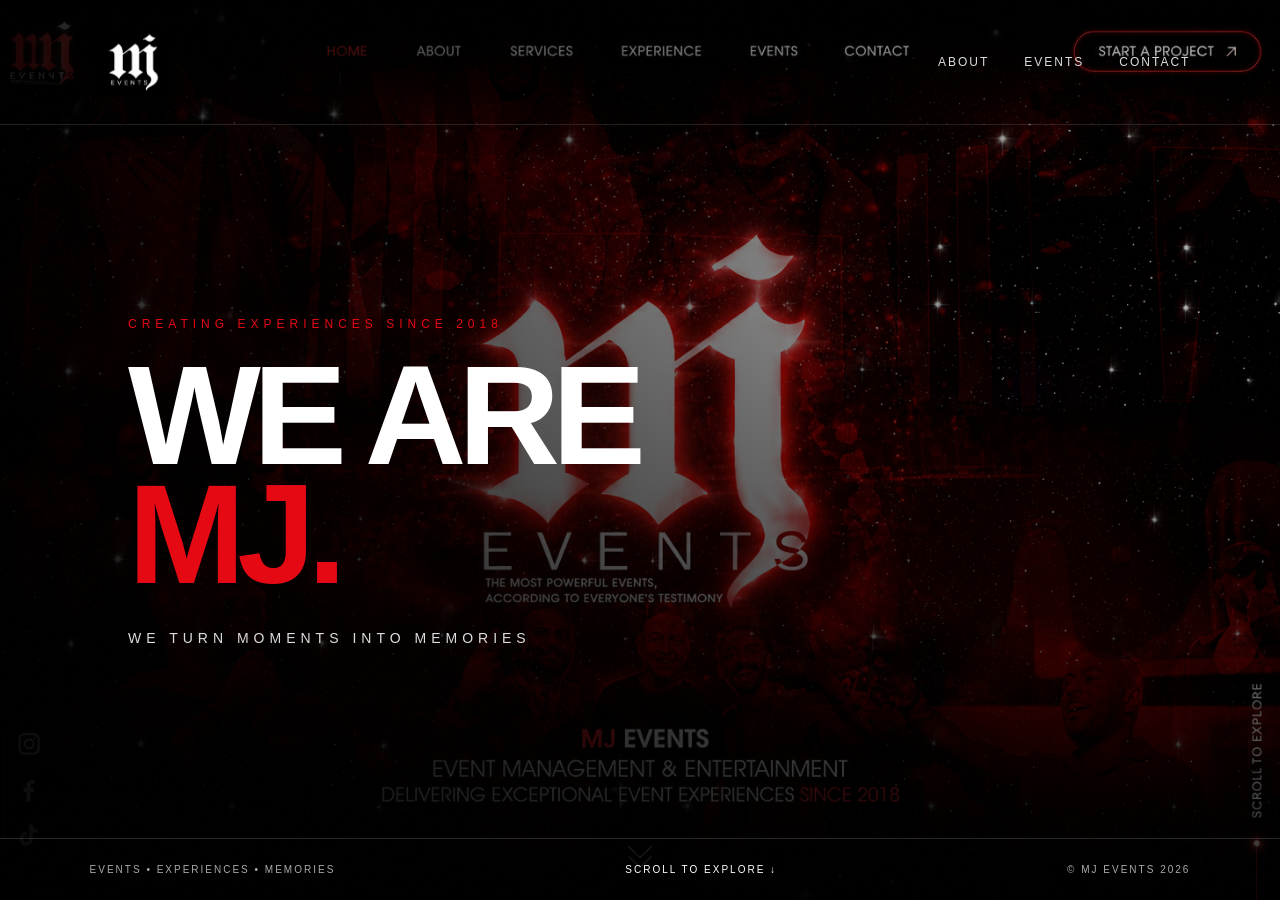
==== index.html @ fcf7eb72 "Add MJ Events website starter and image assets" ====
<!DOCTYPE html>
<html lang="en">
<head>
  <meta charset="UTF-8">
  <meta name="viewport" content="width=device-width, initial-scale=1.0">
  <meta name="theme-color" content="#080808">
  <title>MJ Events — We Turn Moments Into Memories</title>

  <style>
    * {
      margin: 0;
      padding: 0;
      box-sizing: border-box;
    }

    body {
      background: #080808;
      color: #fff;
      font-family: Arial, sans-serif;
    }

    .hero {
      min-height: 100vh;
      position: relative;
      display: flex;
      flex-direction: column;
      overflow: hidden;
      background:
        linear-gradient(90deg, rgba(0,0,0,.88), rgba(0,0,0,.25)),
        linear-gradient(0deg, rgba(0,0,0,.75), transparent 65%),
        url("public/images/MJ-Events-First-Page.PNG") center/cover no-repeat;
    }

    .navbar {
      width: 100%;
      padding: 28px 7%;
      display: flex;
      align-items: center;
      justify-content: space-between;
      border-bottom: 1px solid rgba(255,255,255,.12);
    }

    .logo {
      width: 85px;
      height: auto;
    }

    .nav-links {
      display: flex;
      gap: 35px;
    }

    .nav-links a {
      color: #ddd;
      text-decoration: none;
      font-size: 12px;
      letter-spacing: 2px;
      text-transform: uppercase;
      transition: .3s;
    }

    .nav-links a:hover {
      color: #e50914;
    }

    .hero-content {
      flex: 1;
      display: flex;
      flex-direction: column;
      justify-content: center;
      align-items: flex-start;
      padding: 80px 10%;
    }

    .eyebrow {
      color: #e50914;
      font-size: 12px;
      letter-spacing: 5px;
      margin-bottom: 25px;
      text-transform: uppercase;
    }

    h1 {
      font-size: clamp(65px, 11vw, 150px);
      line-height: .85;
      letter-spacing: -8px;
      font-weight: 900;
      text-transform: uppercase;
    }

    h1 span {
      color: #e50914;
    }

    .tagline {
      margin-top: 35px;
      font-size: 14px;
      letter-spacing: 5px;
      color: #ddd;
    }

    .hero-bottom {
      display: flex;
      justify-content: space-between;
      align-items: center;
      padding: 25px 7%;
      border-top: 1px solid rgba(255,255,255,.15);
      font-size: 10px;
      letter-spacing: 2px;
      color: #aaa;
    }

    .scroll {
      color: #fff;
    }

    @media (max-width: 650px) {
      .navbar {
        padding: 22px 6%;
      }

      .logo {
        width: 65px;
      }

      .nav-links {
        gap: 13px;
      }

      .nav-links a {
        font-size: 9px;
        letter-spacing: 1px;
      }

      .hero-content {
        padding: 60px 7%;
      }

      h1 {
        letter-spacing: -4px;
      }

      .tagline {
        font-size: 10px;
        letter-spacing: 3px;
        line-height: 1.8;
      }
    }
  </style>
</head>

<body>

  <main class="hero">

    <nav class="navbar">
      <img
        src="public/images/mjevents%20logo.png"
        alt="MJ Events Logo"
        class="logo"
      >

      <div class="nav-links">
        <a href="#about">About</a>
        <a href="#events">Events</a>
        <a href="#contact">Contact</a>
      </div>
    </nav>

    <section class="hero-content">
      <p class="eyebrow">Creating Experiences Since 2018</p>

      <h1>WE ARE<br><span>MJ.</span></h1>

      <p class="tagline">WE TURN MOMENTS INTO MEMORIES</p>
    </section>

    <footer class="hero-bottom">
      <span>EVENTS • EXPERIENCES • MEMORIES</span>
      <span class="scroll">SCROLL TO EXPLORE ↓</span>
      <span>© MJ EVENTS 2026</span>
    </footer>

  </main>

</body>
</html>
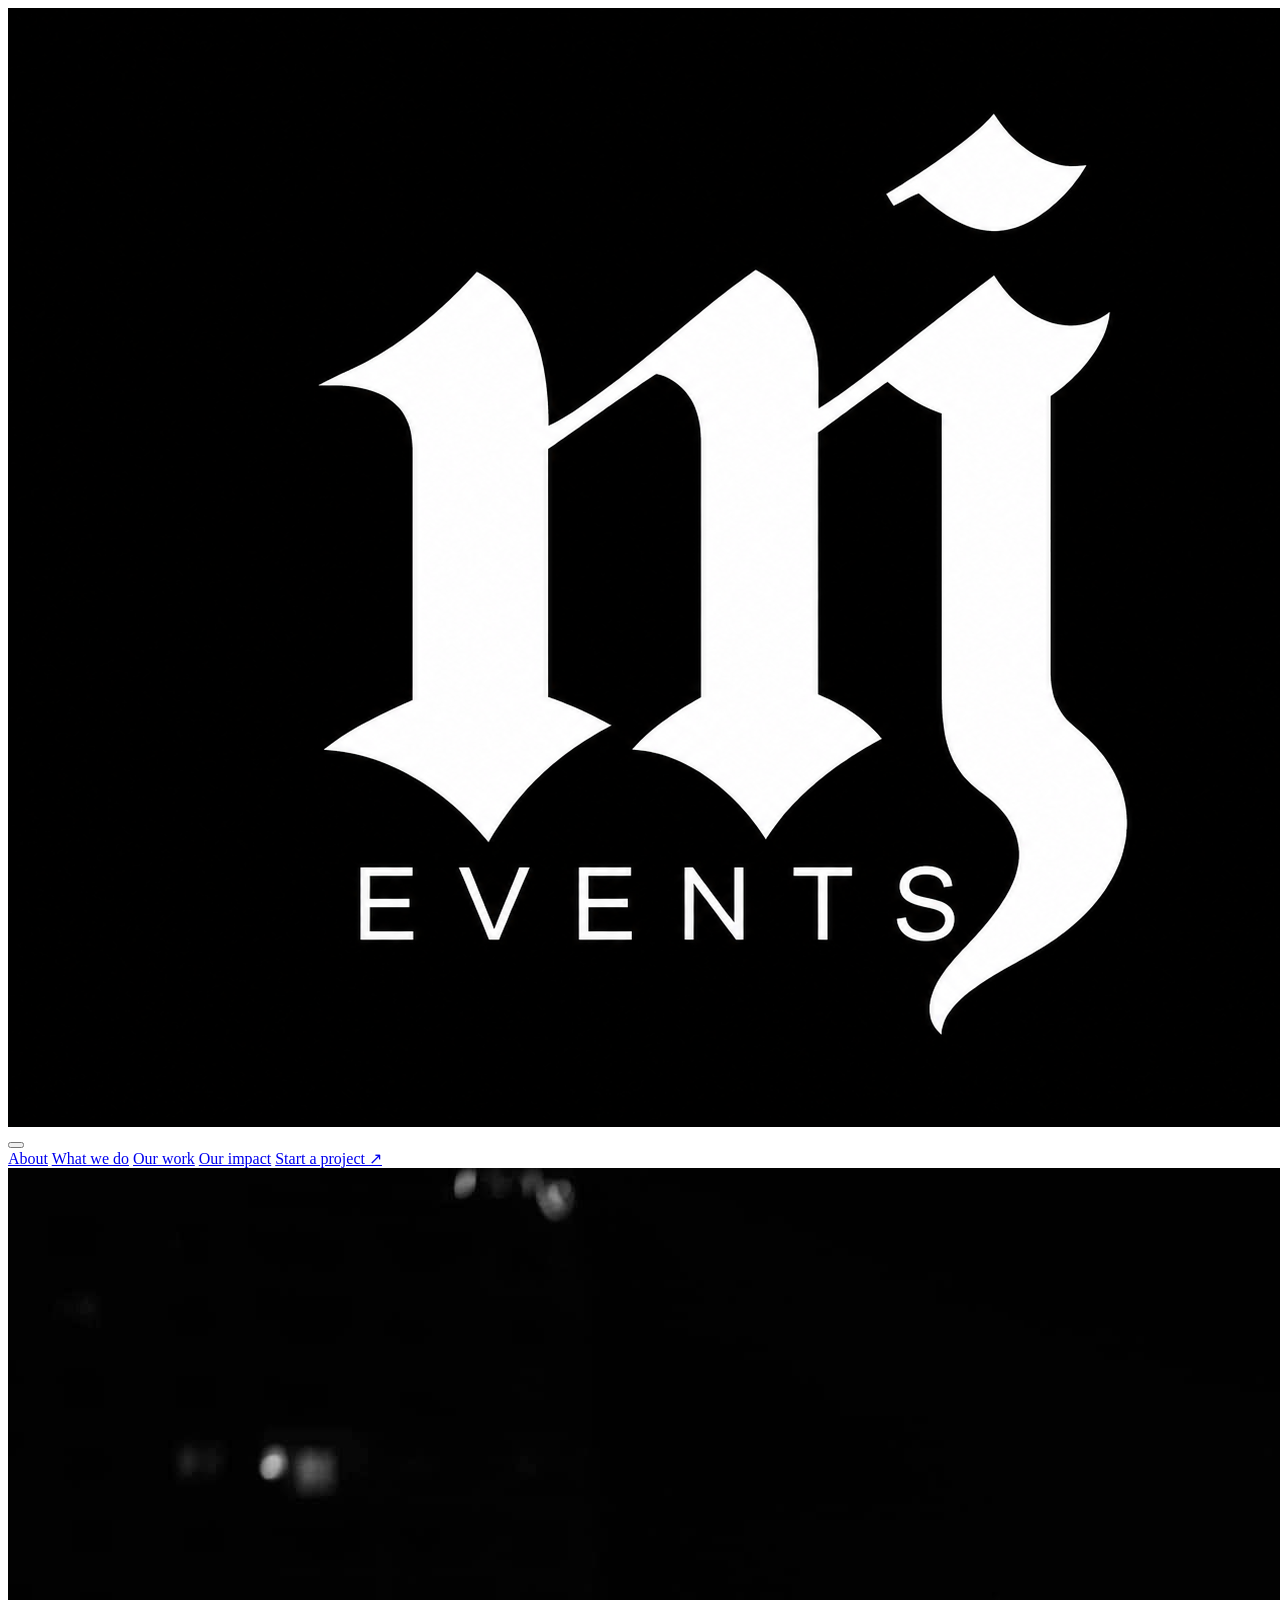
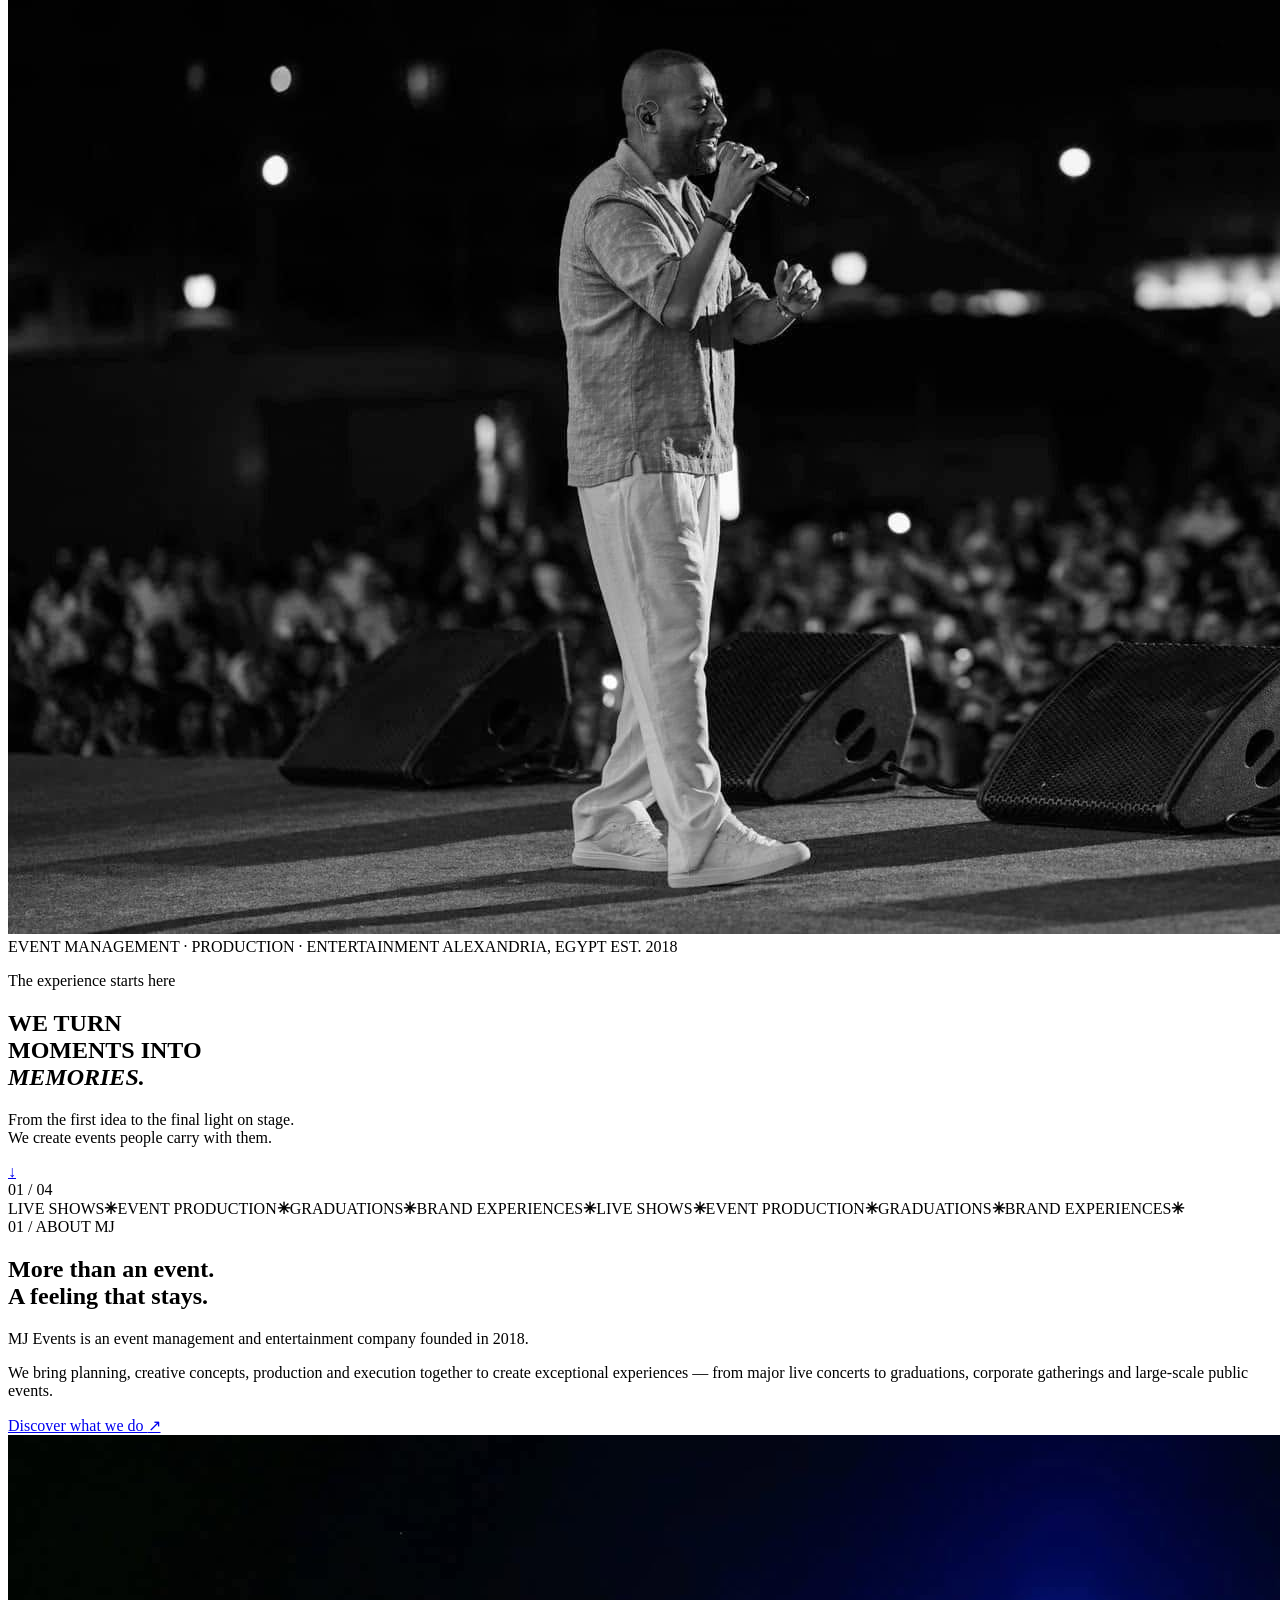
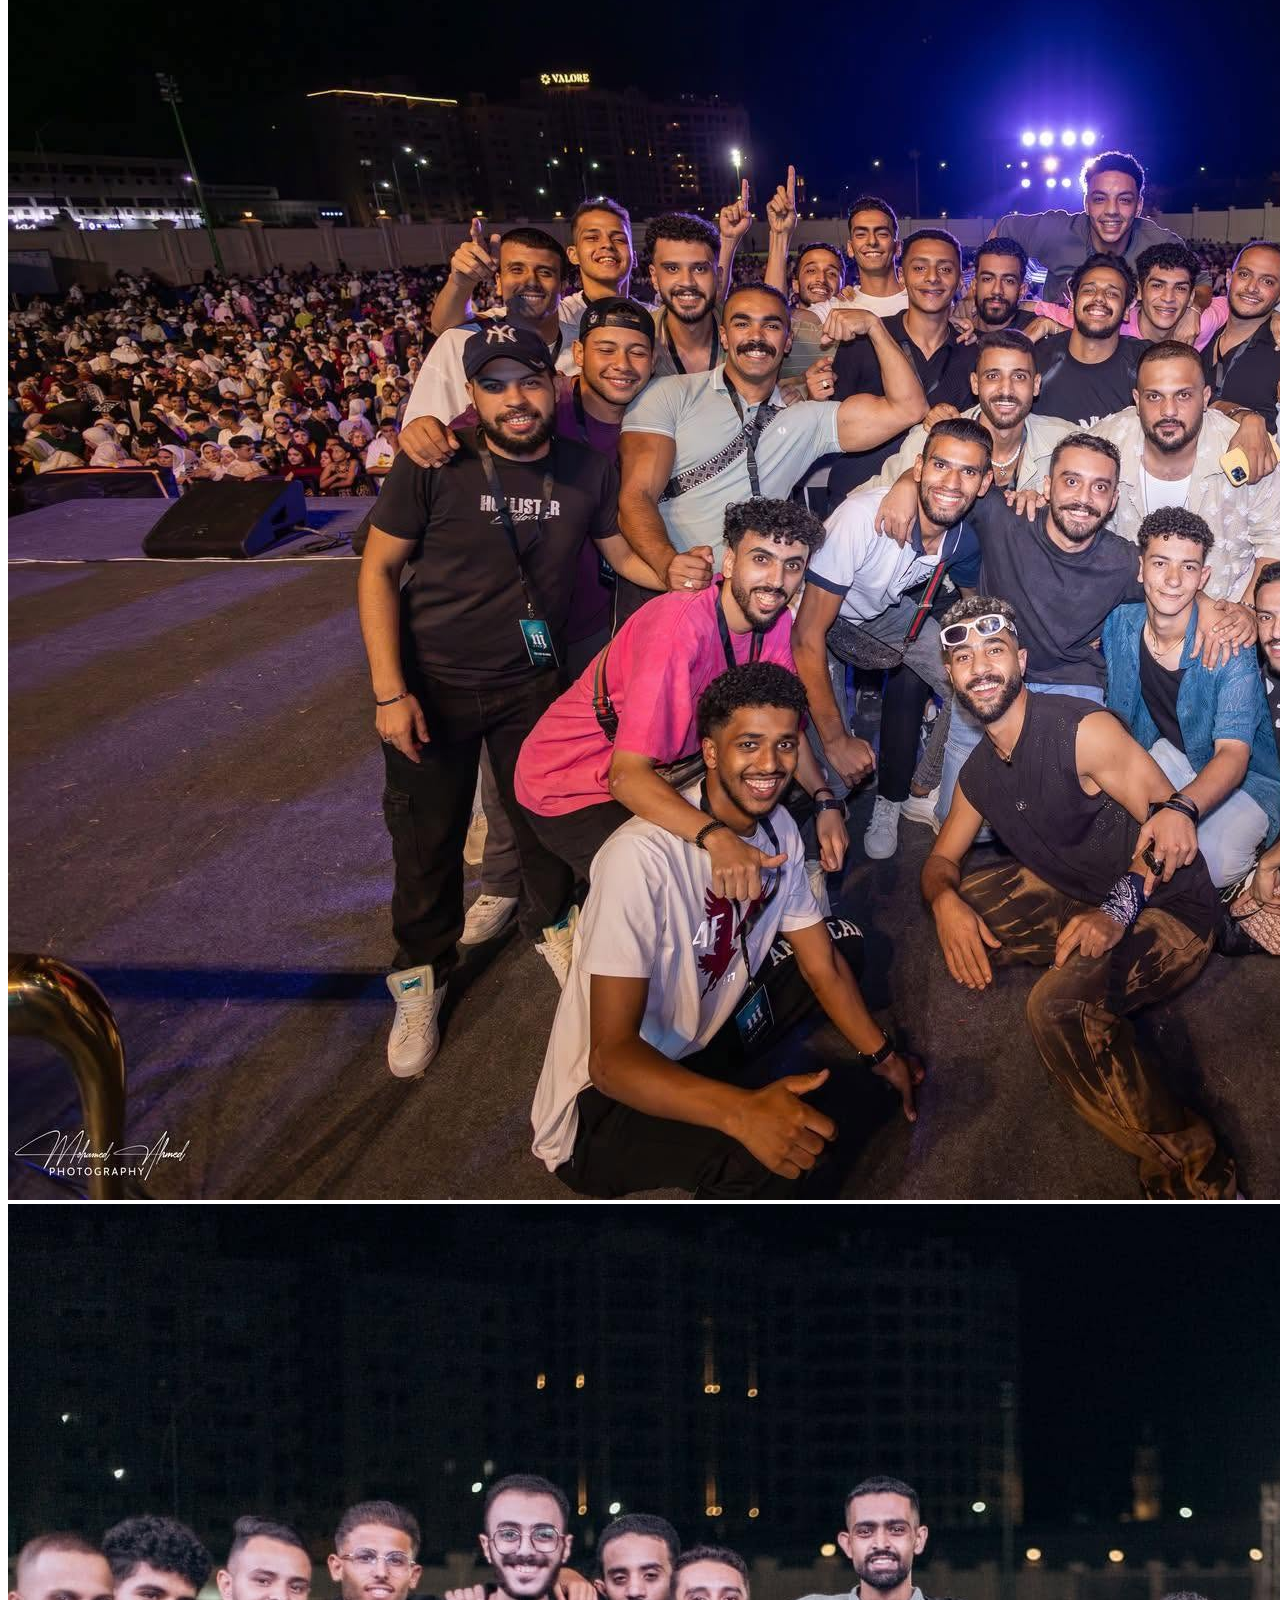
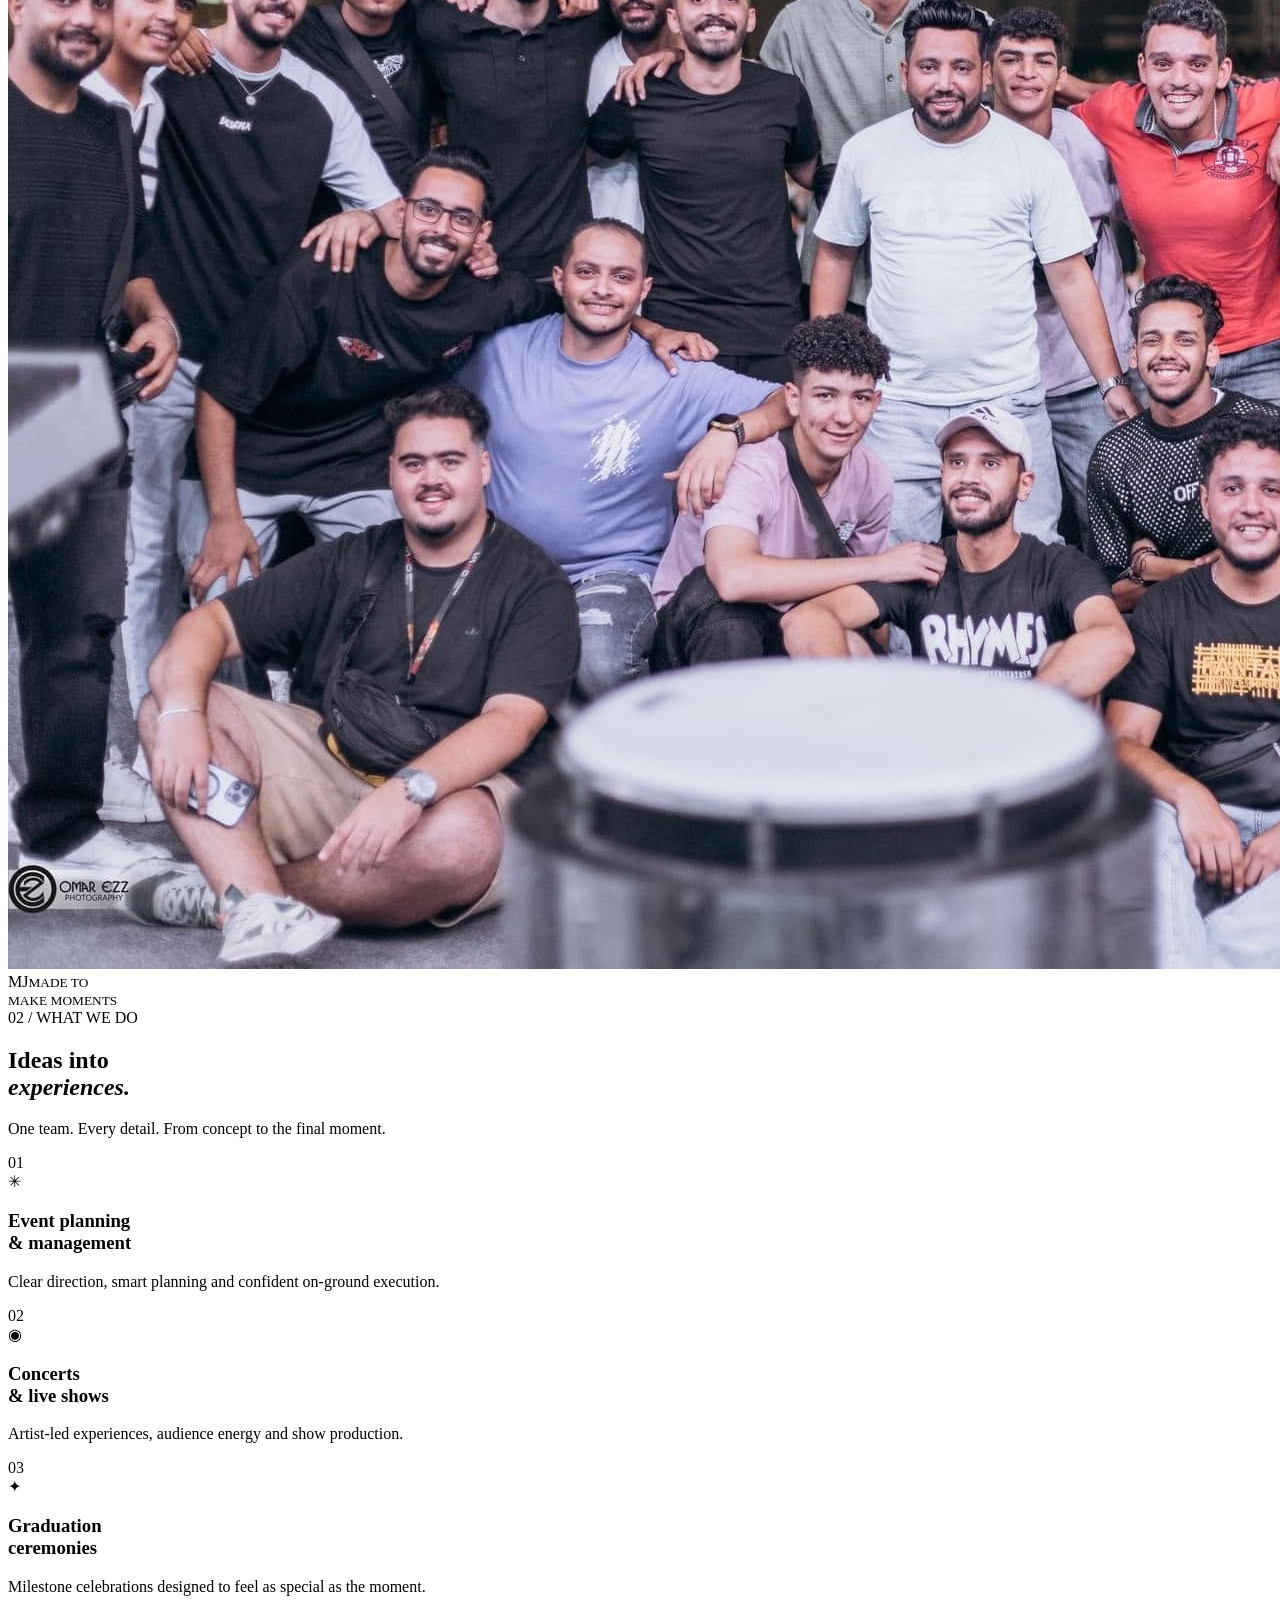
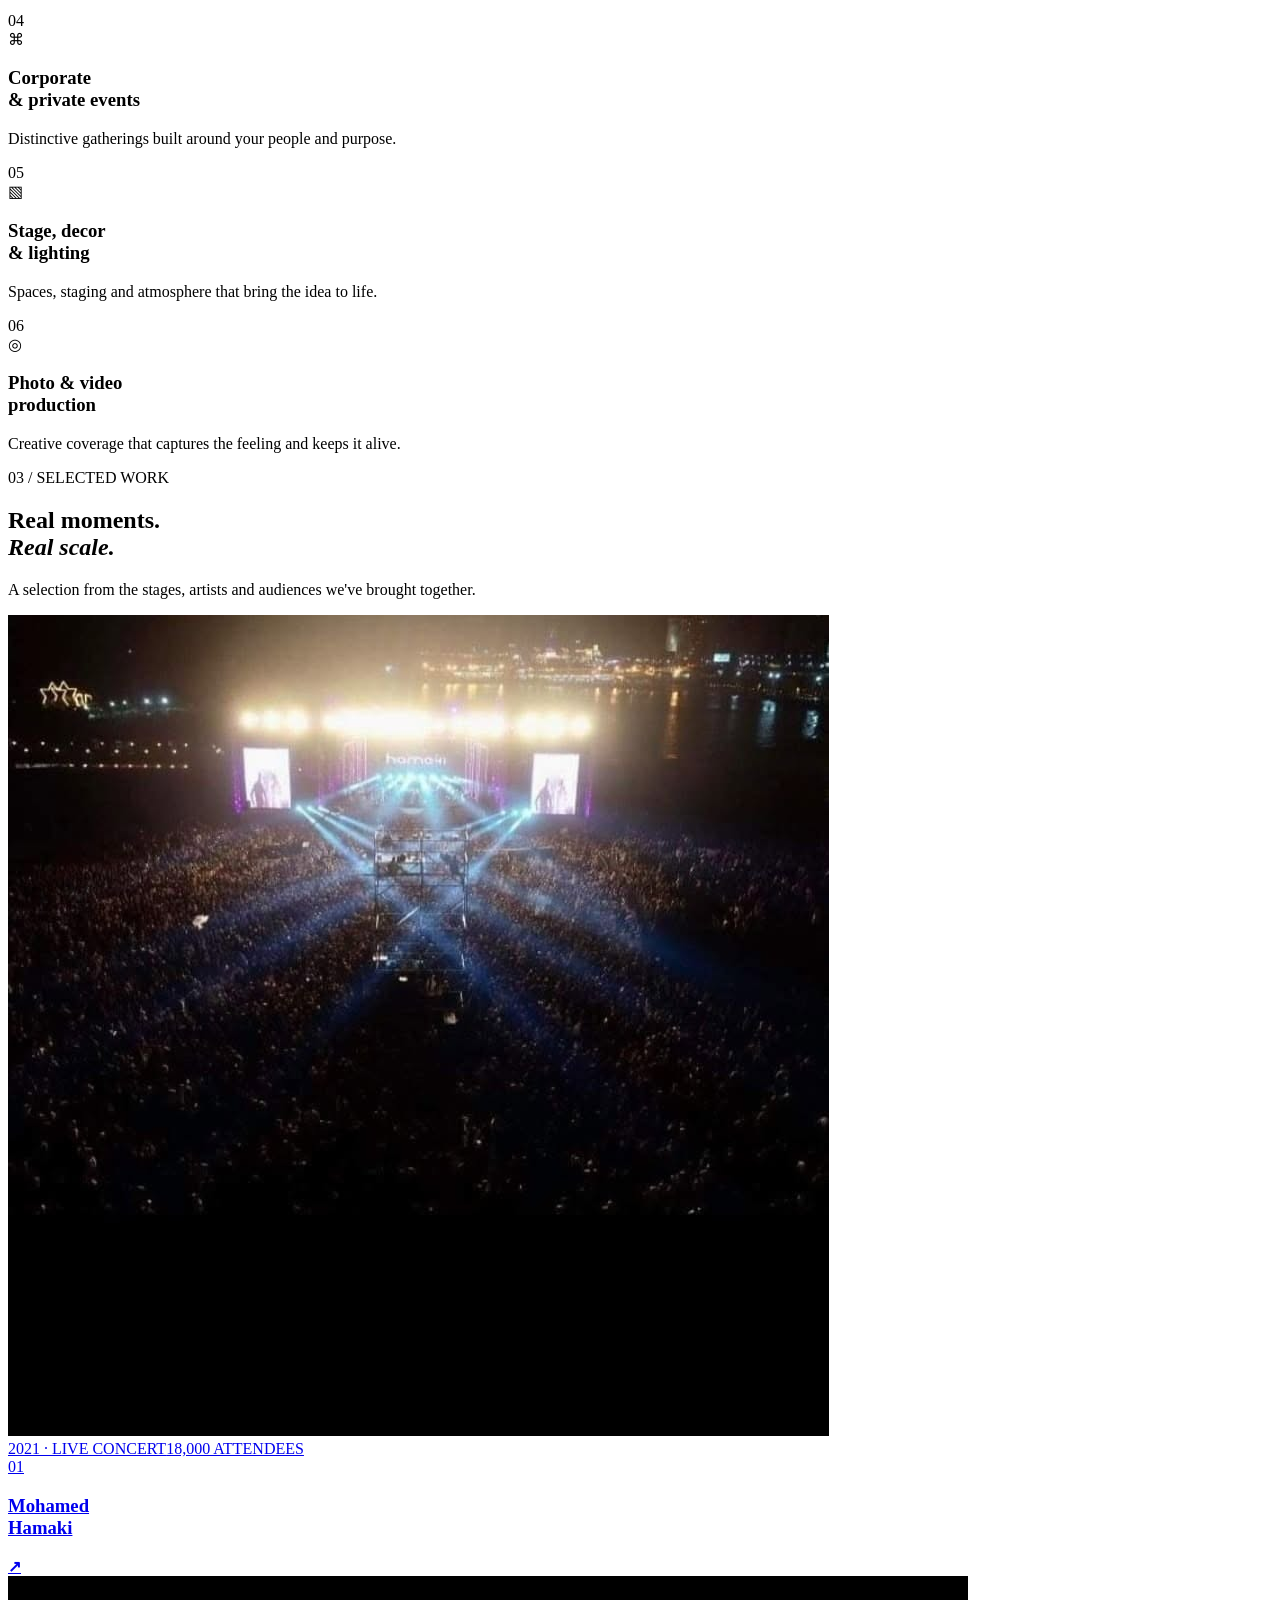
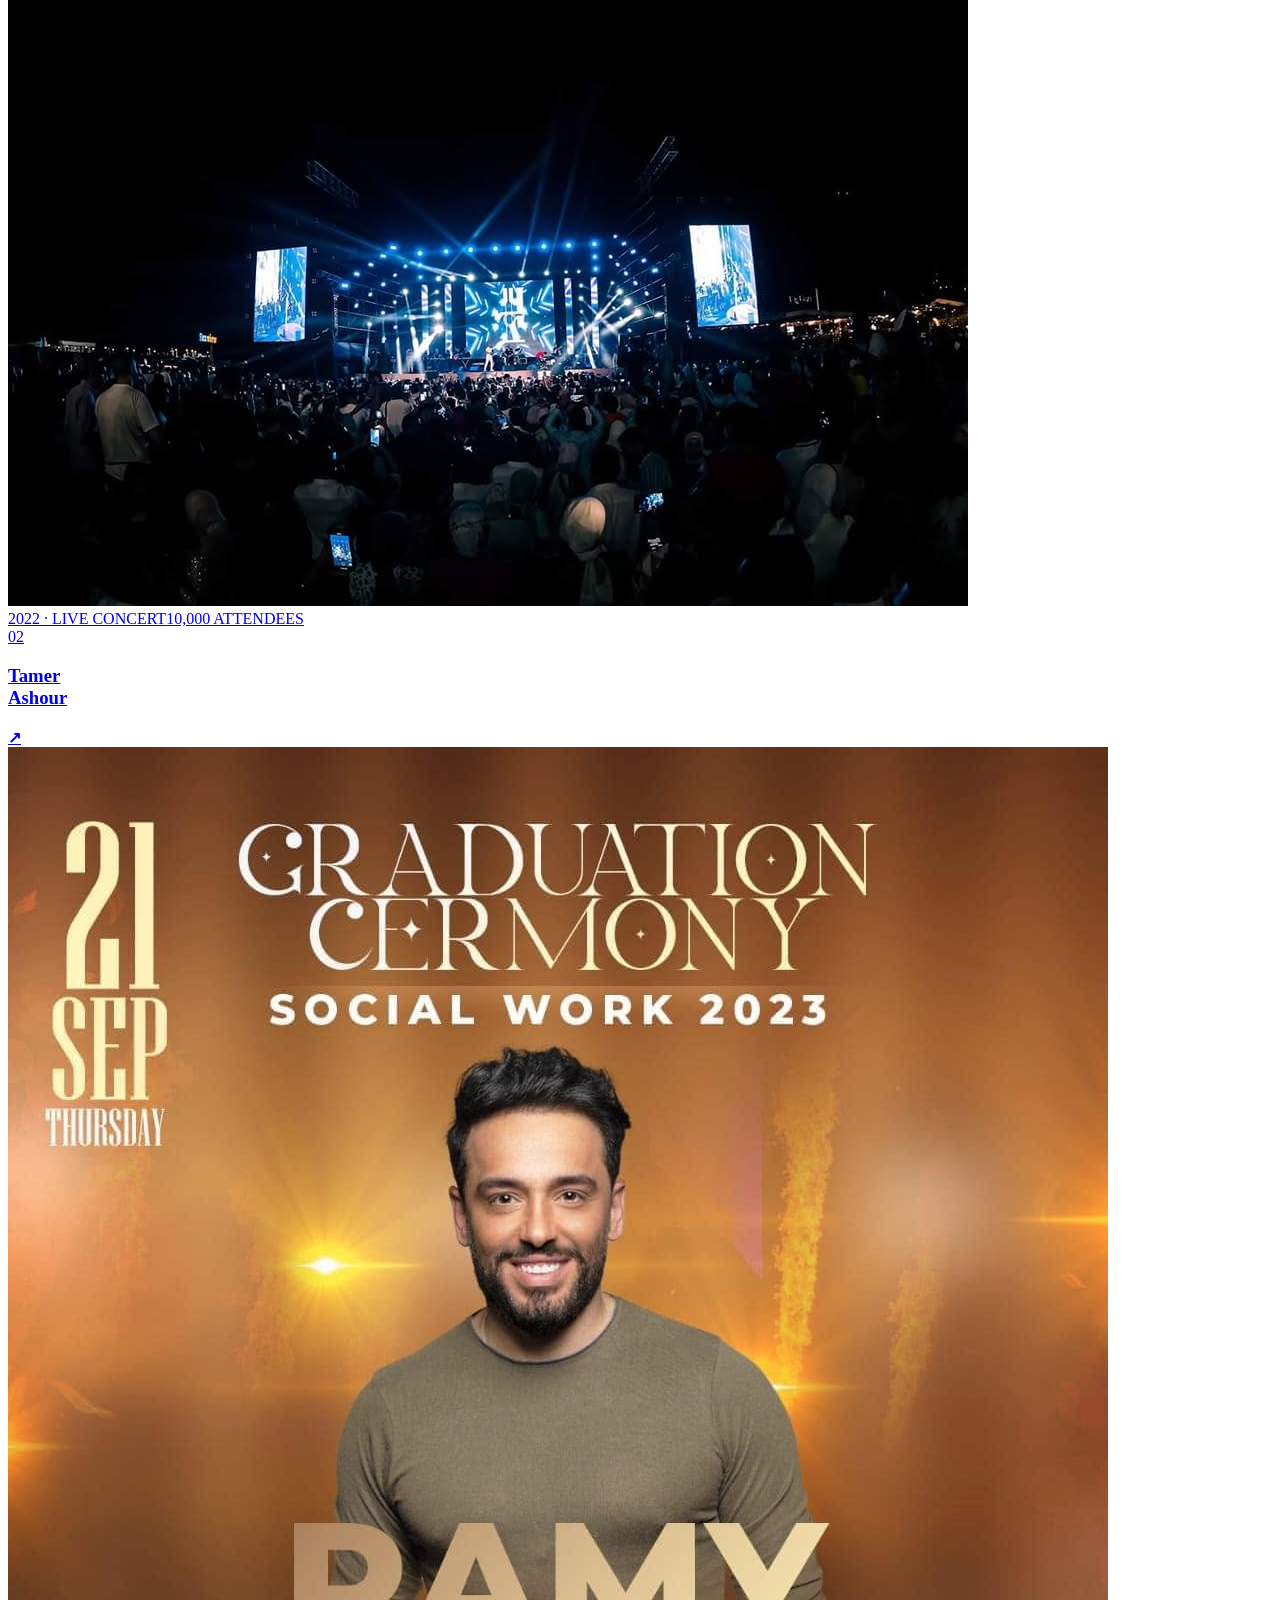
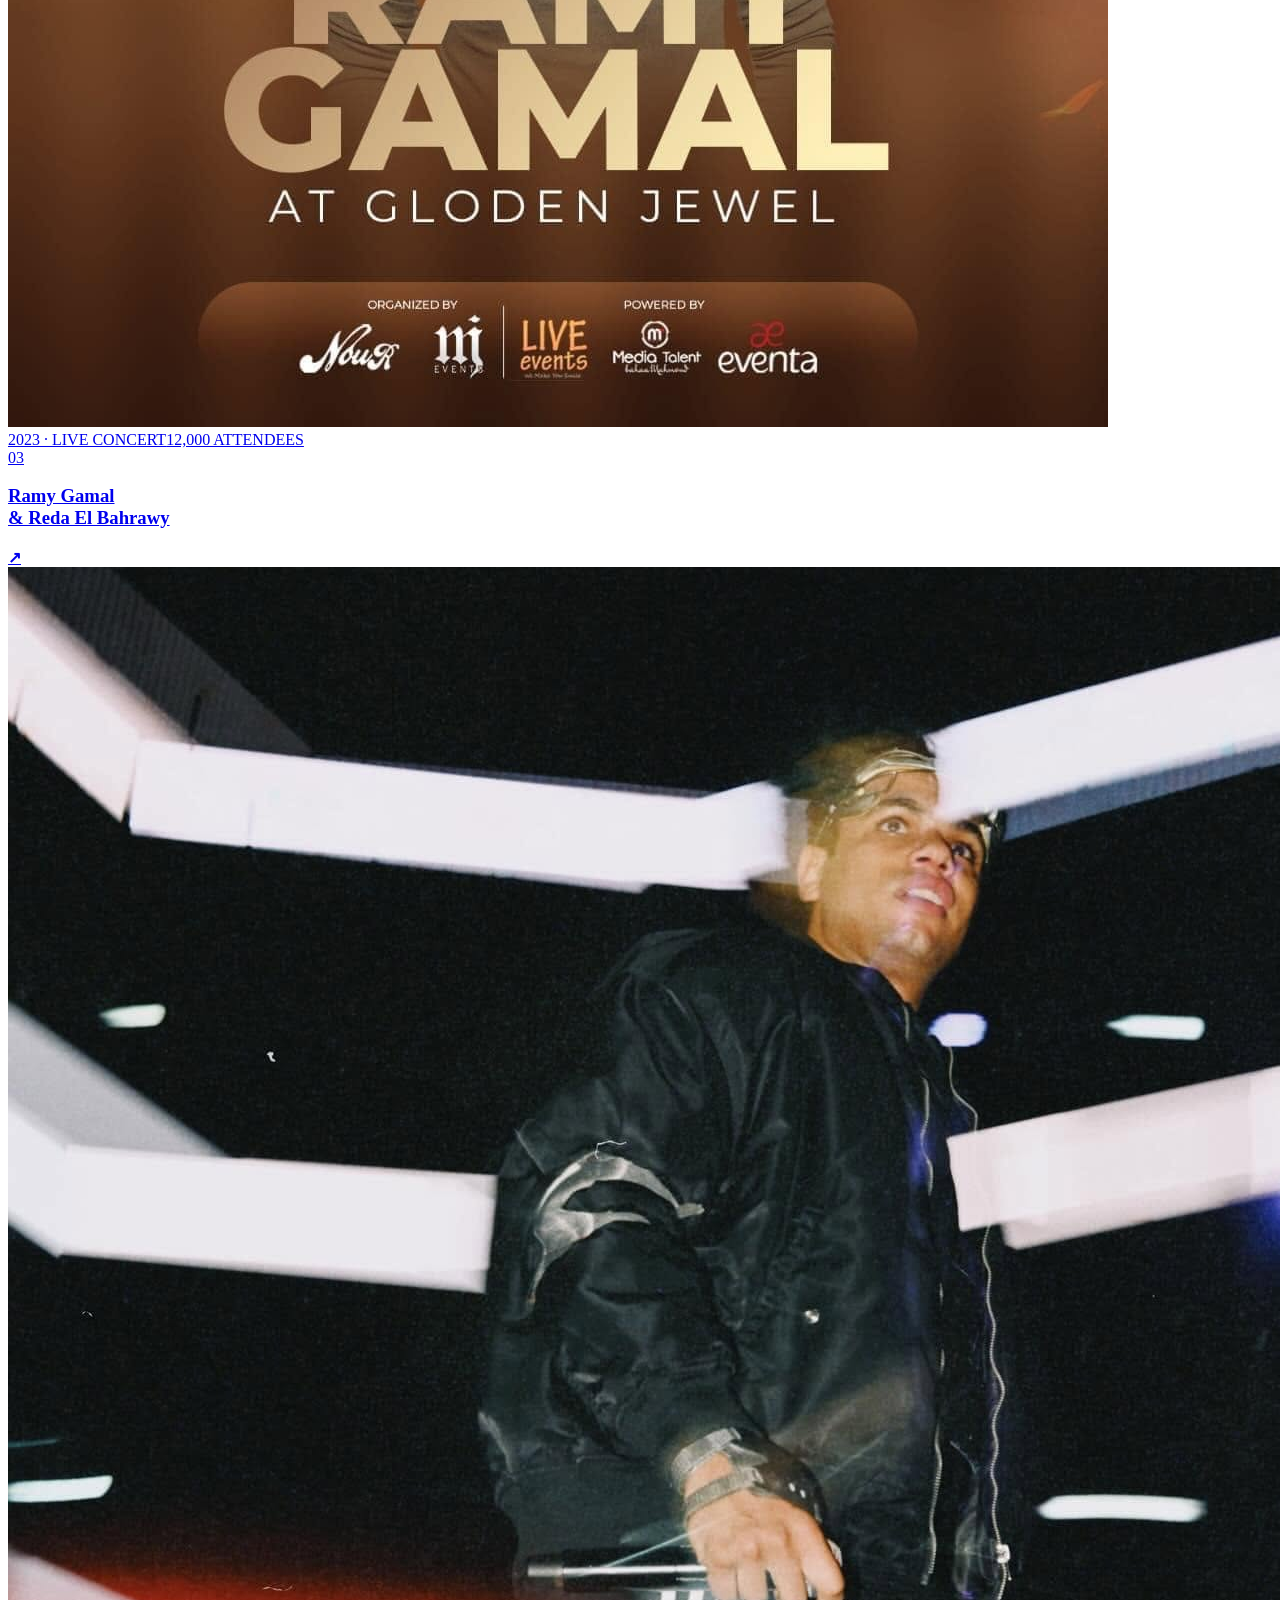
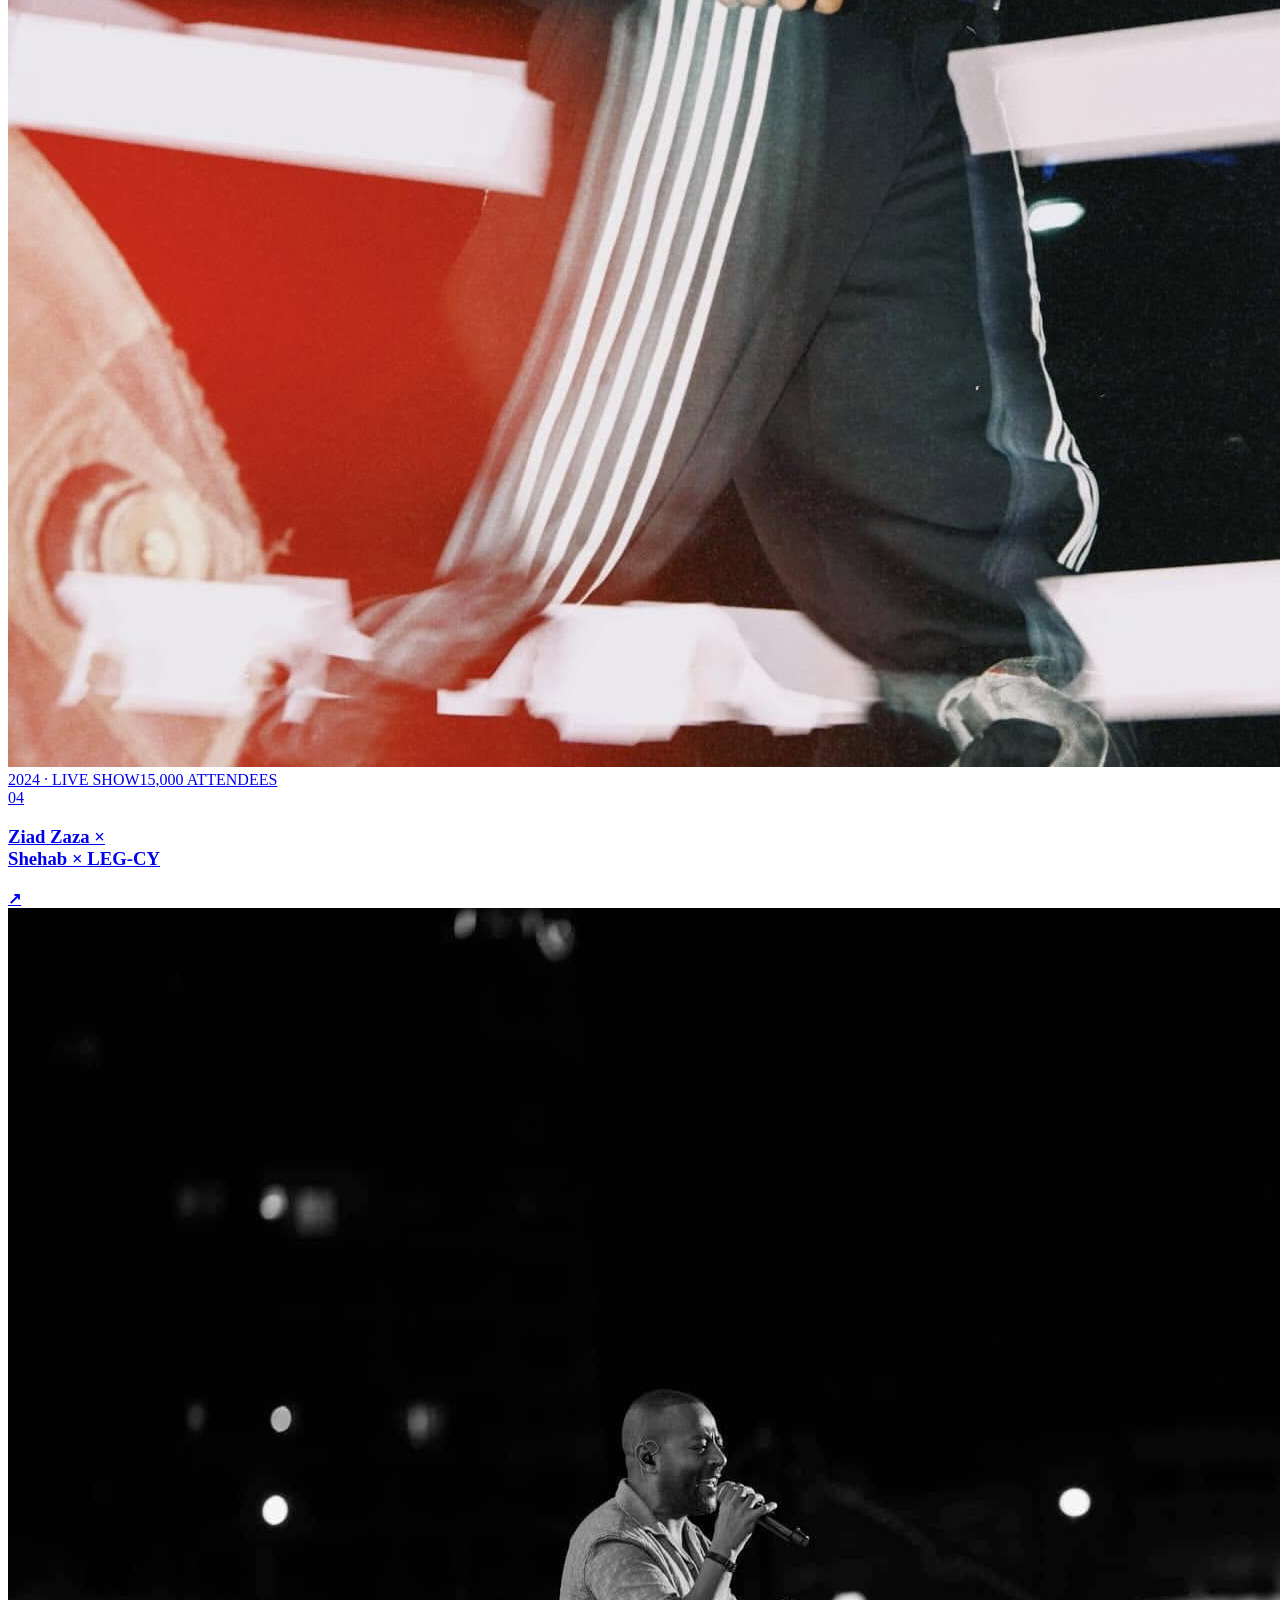
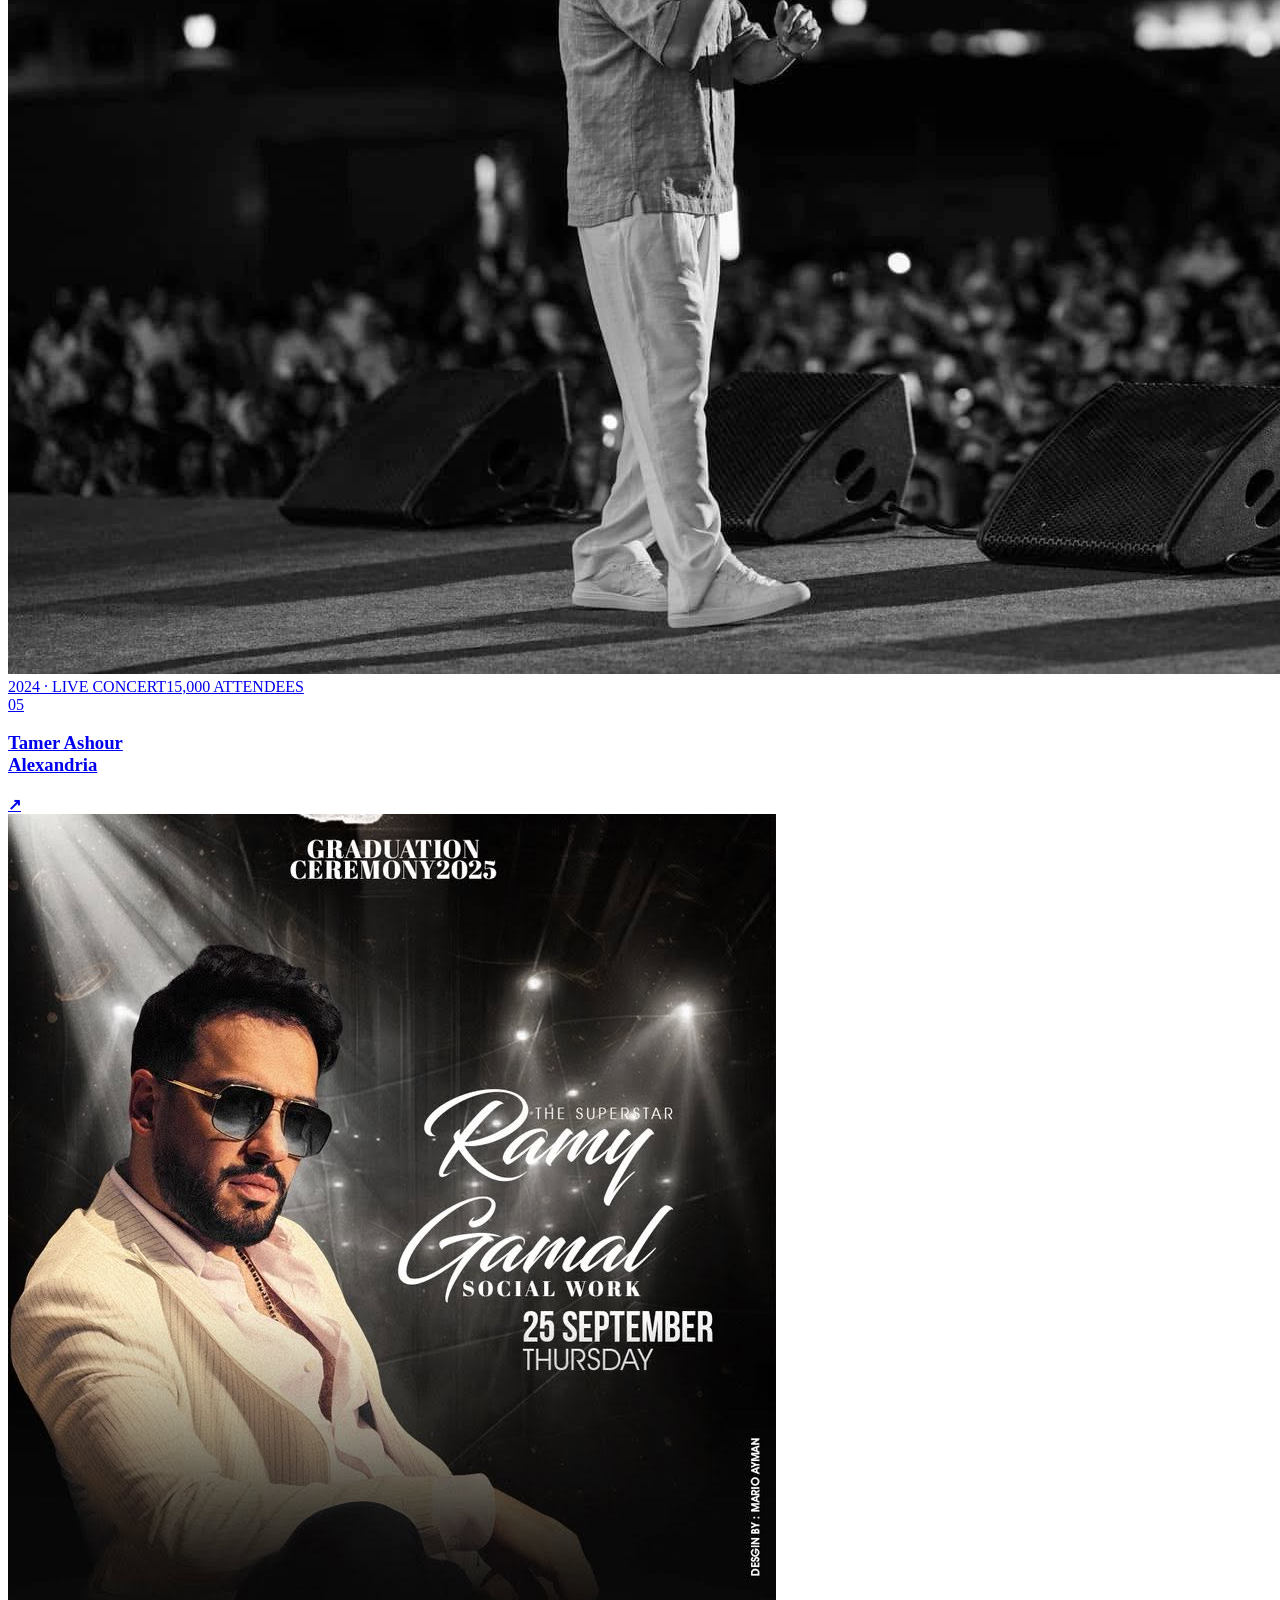
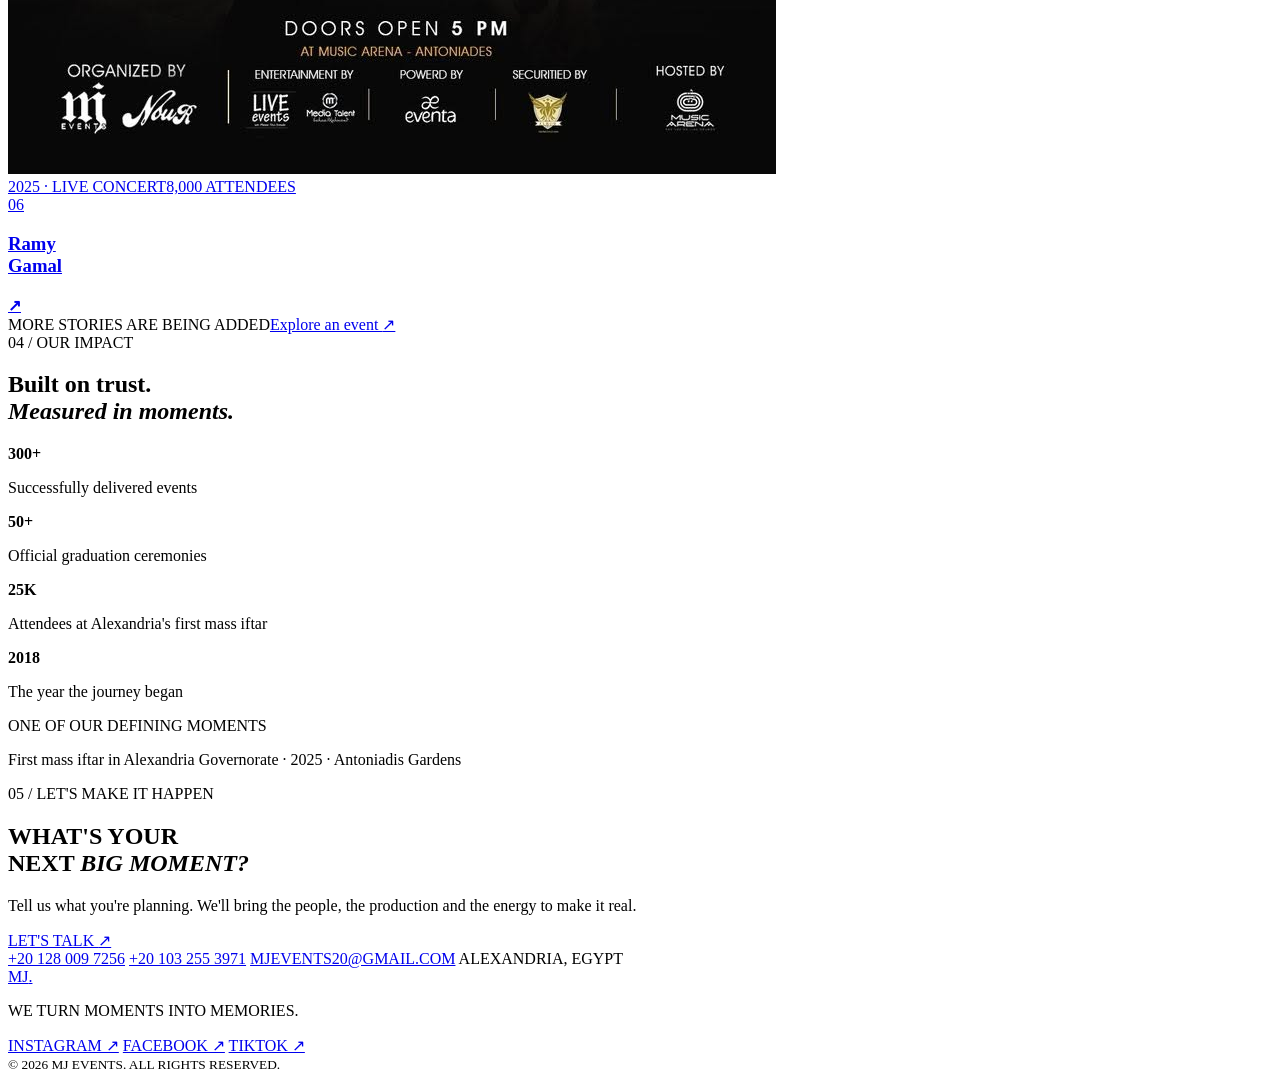
==== commit 5cf82990: "Build cinematic MJ Events homepage" ====
--- a/index.html
+++ b/index.html
@@ -1,188 +1,179 @@
-
-<!DOCTYPE html>
+<!doctype html>
 <html lang="en">
 <head>
   <meta charset="UTF-8">
-  <meta name="viewport" content="width=device-width, initial-scale=1.0">
+  <meta name="viewport" content="width=device-width, initial-scale=1">
   <meta name="theme-color" content="#080808">
+  <meta name="description" content="MJ Events creates exceptional live events, concerts, graduations and brand experiences in Egypt. Delivering unforgettable experiences since 2018.">
   <title>MJ Events — We Turn Moments Into Memories</title>
+  <link rel="preconnect" href="https://fonts.googleapis.com">
+  <link rel="preconnect" href="https://fonts.gstatic.com" crossorigin>
+  <link href="https://fonts.googleapis.com/css2?family=DM+Sans:wght@400;500;600;700&family=Space+Grotesk:wght@400;500;600;700&display=swap" rel="stylesheet">
+  <link rel="stylesheet" href="/styles.css">
+  <script src="/app.js" defer></script>
+</head>
+<body>
+  <div class="site-shell">
+    <header class="site-header" id="top">
+      <a class="brand" href="/" aria-label="MJ Events home">
+        <img src="/public/images/mjevents%20logo.png" alt="MJ Events">
+      </a>
+      <button class="menu-toggle" id="menu-toggle" aria-label="Open navigation" aria-expanded="false">
+        <span></span><span></span>
+      </button>
+      <nav class="main-nav" id="main-nav" aria-label="Main navigation">
+        <a href="#about">About</a>
+        <a href="#services">What we do</a>
+        <a href="#work">Our work</a>
+        <a href="#impact">Our impact</a>
+        <a class="nav-contact" href="#contact">Start a project <span>↗</span></a>
+      </nav>
+    </header>
 
-  <style>
-    * {
-      margin: 0;
-      padding: 0;
-      box-sizing: border-box;
-    }
+    <main>
+      <section class="hero" aria-labelledby="hero-title">
+        <img class="hero-image" src="/public/images/tamerashour-24%203.jpg" alt="" fetchpriority="high">
+        <div class="hero-scrim"></div>
+        <div class="hero-topline">
+          <span>EVENT MANAGEMENT · PRODUCTION · ENTERTAINMENT</span>
+          <span> ALEXANDRIA, EGYPT <i></i> EST. 2018</span>
+        </div>
+        <div class="hero-content">
+          <p class="eyebrow"><span class="red-dot"></span> The experience starts here</p>
+          <h1 id="hero-title">WE TURN<br> MOMENTS INTO<br><em>MEMORIES.</em></h1>
+          <div class="hero-bottomline">
+            <p>From the first idea to the final light on stage.<br>We create events people carry with them.</p>
+            <a class="round-link" href="#work" aria-label="Explore our work"><span>↓</span></a>
+          </div>
+        </div>
+        <div class="hero-index"><span>01</span> / 04</div>
+      </section>
 
-    body {
-      background: #080808;
-      color: #fff;
-      font-family: Arial, sans-serif;
-    }
+      <div class="ticker" aria-label="MJ Events services">
+        <div class="ticker-track">
+          <span>LIVE SHOWS</span><b>✳</b><span>EVENT PRODUCTION</span><b>✳</b><span>GRADUATIONS</span><b>✳</b><span>BRAND EXPERIENCES</span><b>✳</b><span>LIVE SHOWS</span><b>✳</b><span>EVENT PRODUCTION</span><b>✳</b><span>GRADUATIONS</span><b>✳</b><span>BRAND EXPERIENCES</span><b>✳</b>
+        </div>
+      </div>
 
-    .hero {
-      min-height: 100vh;
-      position: relative;
-      display: flex;
-      flex-direction: column;
-      overflow: hidden;
-      background:
-        linear-gradient(90deg, rgba(0,0,0,.88), rgba(0,0,0,.25)),
-        linear-gradient(0deg, rgba(0,0,0,.75), transparent 65%),
-        url("public/images/MJ-Events-First-Page.PNG") center/cover no-repeat;
-    }
+      <section class="intro-section section-pad" id="about">
+        <div class="section-kicker"><span>01</span> / ABOUT MJ</div>
+        <div class="intro-grid">
+          <h2>More than an event.<br><span>A feeling that stays.</span></h2>
+          <div class="intro-copy">
+            <p class="lead">MJ Events is an event management and entertainment company founded in 2018.</p>
+            <p>We bring planning, creative concepts, production and execution together to create exceptional experiences — from major live concerts to graduations, corporate gatherings and large-scale public events.</p>
+            <a class="text-link" href="#services">Discover what we do <span>↗</span></a>
+          </div>
+        </div>
+        <div class="about-visual">
+          <img src="/public/images/our%20team.jpg" alt="The MJ Events team" loading="lazy">
+          <img src="/public/images/our%20team%202.jpg" alt="MJ Events team working on an event" loading="lazy">
+          <div class="about-stamp"><span>MJ</span><small>MADE TO<br>MAKE MOMENTS</small></div>
+        </div>
+      </section>
 
-    .navbar {
-      width: 100%;
-      padding: 28px 7%;
-      display: flex;
-      align-items: center;
-      justify-content: space-between;
-      border-bottom: 1px solid rgba(255,255,255,.12);
-    }
+      <section class="services-section section-pad" id="services">
+        <div class="section-heading">
+          <div class="section-kicker"><span>02</span> / WHAT WE DO</div>
+          <div>
+            <h2>Ideas into<br><em>experiences.</em></h2>
+            <p>One team. Every detail. From concept to the final moment.</p>
+          </div>
+        </div>
+        <div class="services-grid">
+          <article class="service-card"><span class="service-no">01</span><div class="service-symbol">✳</div><h3>Event planning<br>& management</h3><p>Clear direction, smart planning and confident on-ground execution.</p></article>
+          <article class="service-card"><span class="service-no">02</span><div class="service-symbol">◉</div><h3>Concerts<br>& live shows</h3><p>Artist-led experiences, audience energy and show production.</p></article>
+          <article class="service-card"><span class="service-no">03</span><div class="service-symbol">✦</div><h3>Graduation<br>ceremonies</h3><p>Milestone celebrations designed to feel as special as the moment.</p></article>
+          <article class="service-card"><span class="service-no">04</span><div class="service-symbol">⌘</div><h3>Corporate<br>& private events</h3><p>Distinctive gatherings built around your people and purpose.</p></article>
+          <article class="service-card"><span class="service-no">05</span><div class="service-symbol">▧</div><h3>Stage, decor<br>& lighting</h3><p>Spaces, staging and atmosphere that bring the idea to life.</p></article>
+          <article class="service-card"><span class="service-no">06</span><div class="service-symbol">◎</div><h3>Photo & video<br>production</h3><p>Creative coverage that captures the feeling and keeps it alive.</p></article>
+        </div>
+      </section>
 
-    .logo {
-      width: 85px;
-      height: auto;
-    }
+      <section class="work-section section-pad" id="work">
+        <div class="work-heading">
+          <div>
+            <div class="section-kicker"><span>03</span> / SELECTED WORK</div>
+            <h2>Real moments.<br><em>Real scale.</em></h2>
+          </div>
+          <p>A selection from the stages, artists and audiences we've brought together.</p>
+        </div>
+        <div class="events-grid">
+          <a class="event-card event-large" href="/event.html?event=hamaki-2021">
+            <img src="/public/images/hamaki-21%20-2.jpg" alt="Mohamed Hamaki live in 2021" loading="lazy">
+            <div class="event-overlay"></div><div class="event-meta"><span>2021 · LIVE CONCERT</span><span>18,000 ATTENDEES</span></div>
+            <div class="event-title"><span>01</span><h3>Mohamed<br>Hamaki</h3><b>↗</b></div>
+          </a>
+          <a class="event-card" href="/event.html?event=tamer-ashour-2022">
+            <img src="/public/images/tamerashour-22%203.jpg" alt="Tamer Ashour live in 2022" loading="lazy">
+            <div class="event-overlay"></div><div class="event-meta"><span>2022 · LIVE CONCERT</span><span>10,000 ATTENDEES</span></div>
+            <div class="event-title"><span>02</span><h3>Tamer<br>Ashour</h3><b>↗</b></div>
+          </a>
+          <a class="event-card" href="/event.html?event=ramy-reda-2023">
+            <img src="/public/images/redaxramygamal-23%202.jpg" alt="Ramy Gamal and Reda El Bahrawy in 2023" loading="lazy">
+            <div class="event-overlay"></div><div class="event-meta"><span>2023 · LIVE CONCERT</span><span>12,000 ATTENDEES</span></div>
+            <div class="event-title"><span>03</span><h3>Ramy Gamal<br>& Reda El Bahrawy</h3><b>↗</b></div>
+          </a>
+          <a class="event-card" href="/event.html?event=zaza-shehab-2024">
+            <img src="/public/images/zaza%20x%20shehab%20x%20legecy%206.jpg" alt="Ziad Zaza, Shehab El Sayed and LEG-CY in 2024" loading="lazy">
+            <div class="event-overlay"></div><div class="event-meta"><span>2024 · LIVE SHOW</span><span>15,000 ATTENDEES</span></div>
+            <div class="event-title"><span>04</span><h3>Ziad Zaza ×<br>Shehab × LEG-CY</h3><b>↗</b></div>
+          </a>
+          <a class="event-card" href="/event.html?event=tamer-ashour-2024">
+            <img src="/public/images/tamerashour-24%203.jpg" alt="Tamer Ashour live in 2024" loading="lazy">
+            <div class="event-overlay"></div><div class="event-meta"><span>2024 · LIVE CONCERT</span><span>15,000 ATTENDEES</span></div>
+            <div class="event-title"><span>05</span><h3>Tamer Ashour<br>Alexandria</h3><b>↗</b></div>
+          </a>
+          <a class="event-card event-large" href="/event.html?event=ramy-gamal-2025">
+            <img src="/public/images/ramygamal%20x%20felo%20-25.jpg" alt="Ramy Gamal live in 2025" loading="lazy">
+            <div class="event-overlay"></div><div class="event-meta"><span>2025 · LIVE CONCERT</span><span>8,000 ATTENDEES</span></div>
+            <div class="event-title"><span>06</span><h3>Ramy<br>Gamal</h3><b>↗</b></div>
+          </a>
+        </div>
+        <div class="work-foot"><span>MORE STORIES ARE BEING ADDED</span><a class="text-link" href="/event.html?event=hamaki-2021">Explore an event <span>↗</span></a></div>
+      </section>
 
-    .nav-links {
-      display: flex;
-      gap: 35px;
-    }
+      <section class="impact-section" id="impact">
+        <div class="impact-backdrop"></div>
+        <div class="impact-content section-pad">
+          <div class="section-kicker"><span>04</span> / OUR IMPACT</div>
+          <h2>Built on trust.<br><em>Measured in moments.</em></h2>
+          <div class="stats-grid">
+            <div class="stat"><strong>300<span>+</span></strong><p>Successfully delivered events</p></div>
+            <div class="stat"><strong>50<span>+</span></strong><p>Official graduation ceremonies</p></div>
+            <div class="stat"><strong>25K</strong><p>Attendees at Alexandria's first mass iftar</p></div>
+            <div class="stat"><strong>2018</strong><p>The year the journey began</p></div>
+          </div>
+          <div class="iftar-note"><span>ONE OF OUR DEFINING MOMENTS</span><p>First mass iftar in Alexandria Governorate · 2025 · Antoniadis Gardens</p></div>
+        </div>
+      </section>
 
-    .nav-links a {
-      color: #ddd;
-      text-decoration: none;
-      font-size: 12px;
-      letter-spacing: 2px;
-      text-transform: uppercase;
-      transition: .3s;
-    }
+      <section class="contact-section section-pad" id="contact">
+        <div class="section-kicker"><span>05</span> / LET'S MAKE IT HAPPEN</div>
+        <div class="contact-inner">
+          <h2>WHAT'S YOUR<br>NEXT <em>BIG MOMENT?</em></h2>
+          <p>Tell us what you're planning. We'll bring the people, the production and the energy to make it real.</p>
+          <a class="contact-button" href="mailto:mjevents20@gmail.com">LET'S TALK <span>↗</span></a>
+        </div>
+        <div class="contact-details">
+          <a href="tel:+201280097256">+20 128 009 7256</a>
+          <a href="tel:+201032553971">+20 103 255 3971</a>
+          <a href="mailto:mjevents20@gmail.com">MJEVENTS20@GMAIL.COM</a>
+          <span>ALEXANDRIA, EGYPT</span>
+        </div>
+      </section>
+    </main>
 
-    .nav-links a:hover {
-      color: #e50914;
-    }
-
-    .hero-content {
-      flex: 1;
-      display: flex;
-      flex-direction: column;
-      justify-content: center;
-      align-items: flex-start;
-      padding: 80px 10%;
-    }
-
-    .eyebrow {
-      color: #e50914;
-      font-size: 12px;
-      letter-spacing: 5px;
-      margin-bottom: 25px;
-      text-transform: uppercase;
-    }
-
-    h1 {
-      font-size: clamp(65px, 11vw, 150px);
-      line-height: .85;
-      letter-spacing: -8px;
-      font-weight: 900;
-      text-transform: uppercase;
-    }
-
-    h1 span {
-      color: #e50914;
-    }
-
-    .tagline {
-      margin-top: 35px;
-      font-size: 14px;
-      letter-spacing: 5px;
-      color: #ddd;
-    }
-
-    .hero-bottom {
-      display: flex;
-      justify-content: space-between;
-      align-items: center;
-      padding: 25px 7%;
-      border-top: 1px solid rgba(255,255,255,.15);
-      font-size: 10px;
-      letter-spacing: 2px;
-      color: #aaa;
-    }
-
-    .scroll {
-      color: #fff;
-    }
-
-    @media (max-width: 650px) {
-      .navbar {
-        padding: 22px 6%;
-      }
-
-      .logo {
-        width: 65px;
-      }
-
-      .nav-links {
-        gap: 13px;
-      }
-
-      .nav-links a {
-        font-size: 9px;
-        letter-spacing: 1px;
-      }
-
-      .hero-content {
-        padding: 60px 7%;
-      }
-
-      h1 {
-        letter-spacing: -4px;
-      }
-
-      .tagline {
-        font-size: 10px;
-        letter-spacing: 3px;
-        line-height: 1.8;
-      }
-    }
-  </style>
-</head>
-
-<body>
-
-  <main class="hero">
-
-    <nav class="navbar">
-      <img
-        src="public/images/mjevents%20logo.png"
-        alt="MJ Events Logo"
-        class="logo"
-      >
-
-      <div class="nav-links">
-        <a href="#about">About</a>
-        <a href="#events">Events</a>
-        <a href="#contact">Contact</a>
+    <footer class="site-footer">
+      <a class="footer-brand" href="#top">MJ<span>.</span></a>
+      <p>WE TURN MOMENTS INTO MEMORIES.</p>
+      <div class="footer-socials">
+        <a href="https://www.instagram.com/mjeventsofficial/" target="_blank" rel="noopener noreferrer">INSTAGRAM ↗</a>
+        <a href="https://www.facebook.com/share/1847Q61F31/" target="_blank" rel="noopener noreferrer">FACEBOOK ↗</a>
+        <a href="https://www.tiktok.com/@mjevents1" target="_blank" rel="noopener noreferrer">TIKTOK ↗</a>
       </div>
-    </nav>
-
-    <section class="hero-content">
-      <p class="eyebrow">Creating Experiences Since 2018</p>
-
-      <h1>WE ARE<br><span>MJ.</span></h1>
-
-      <p class="tagline">WE TURN MOMENTS INTO MEMORIES</p>
-    </section>
-
-    <footer class="hero-bottom">
-      <span>EVENTS • EXPERIENCES • MEMORIES</span>
-      <span class="scroll">SCROLL TO EXPLORE ↓</span>
-      <span>© MJ EVENTS 2026</span>
+      <small>© <span id="year">2026</span> MJ EVENTS. ALL RIGHTS RESERVED.</small>
     </footer>
-
-  </main>
-
+  </div>
 </body>
-</html>
+</html>
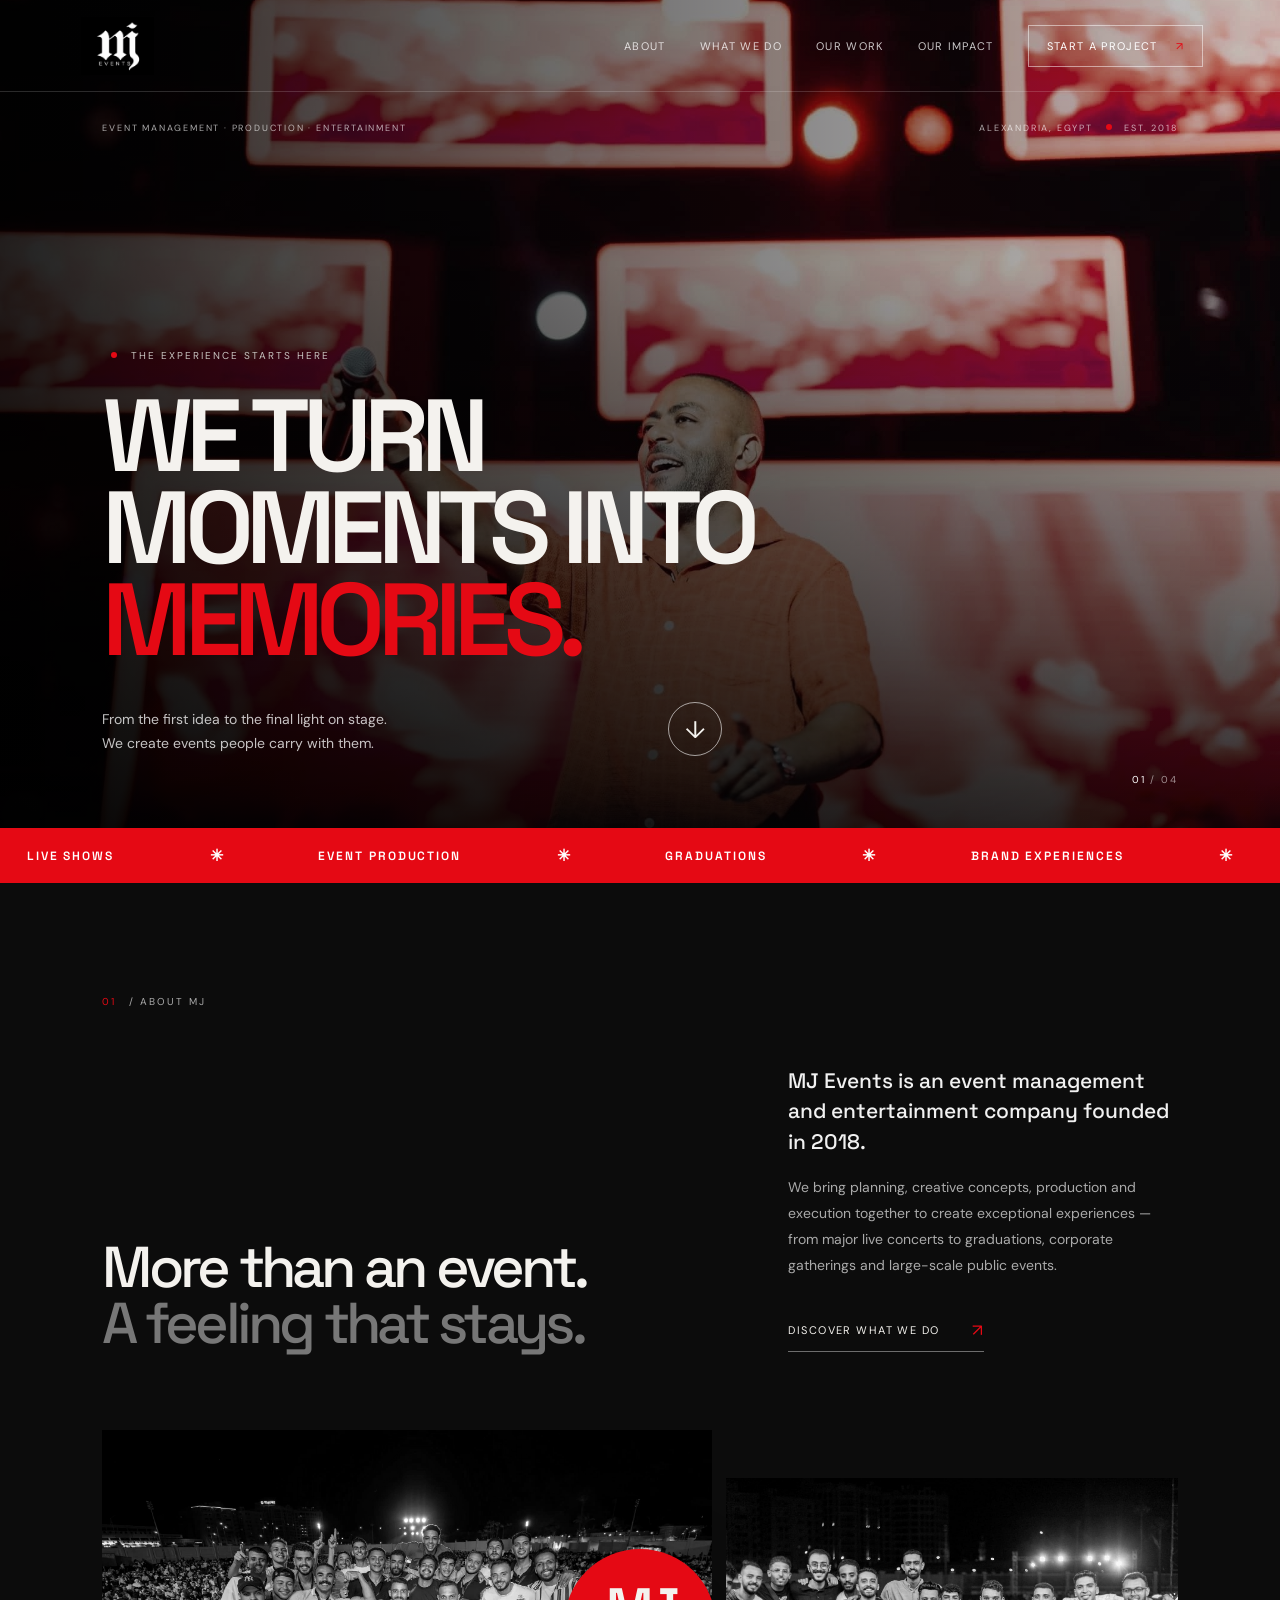
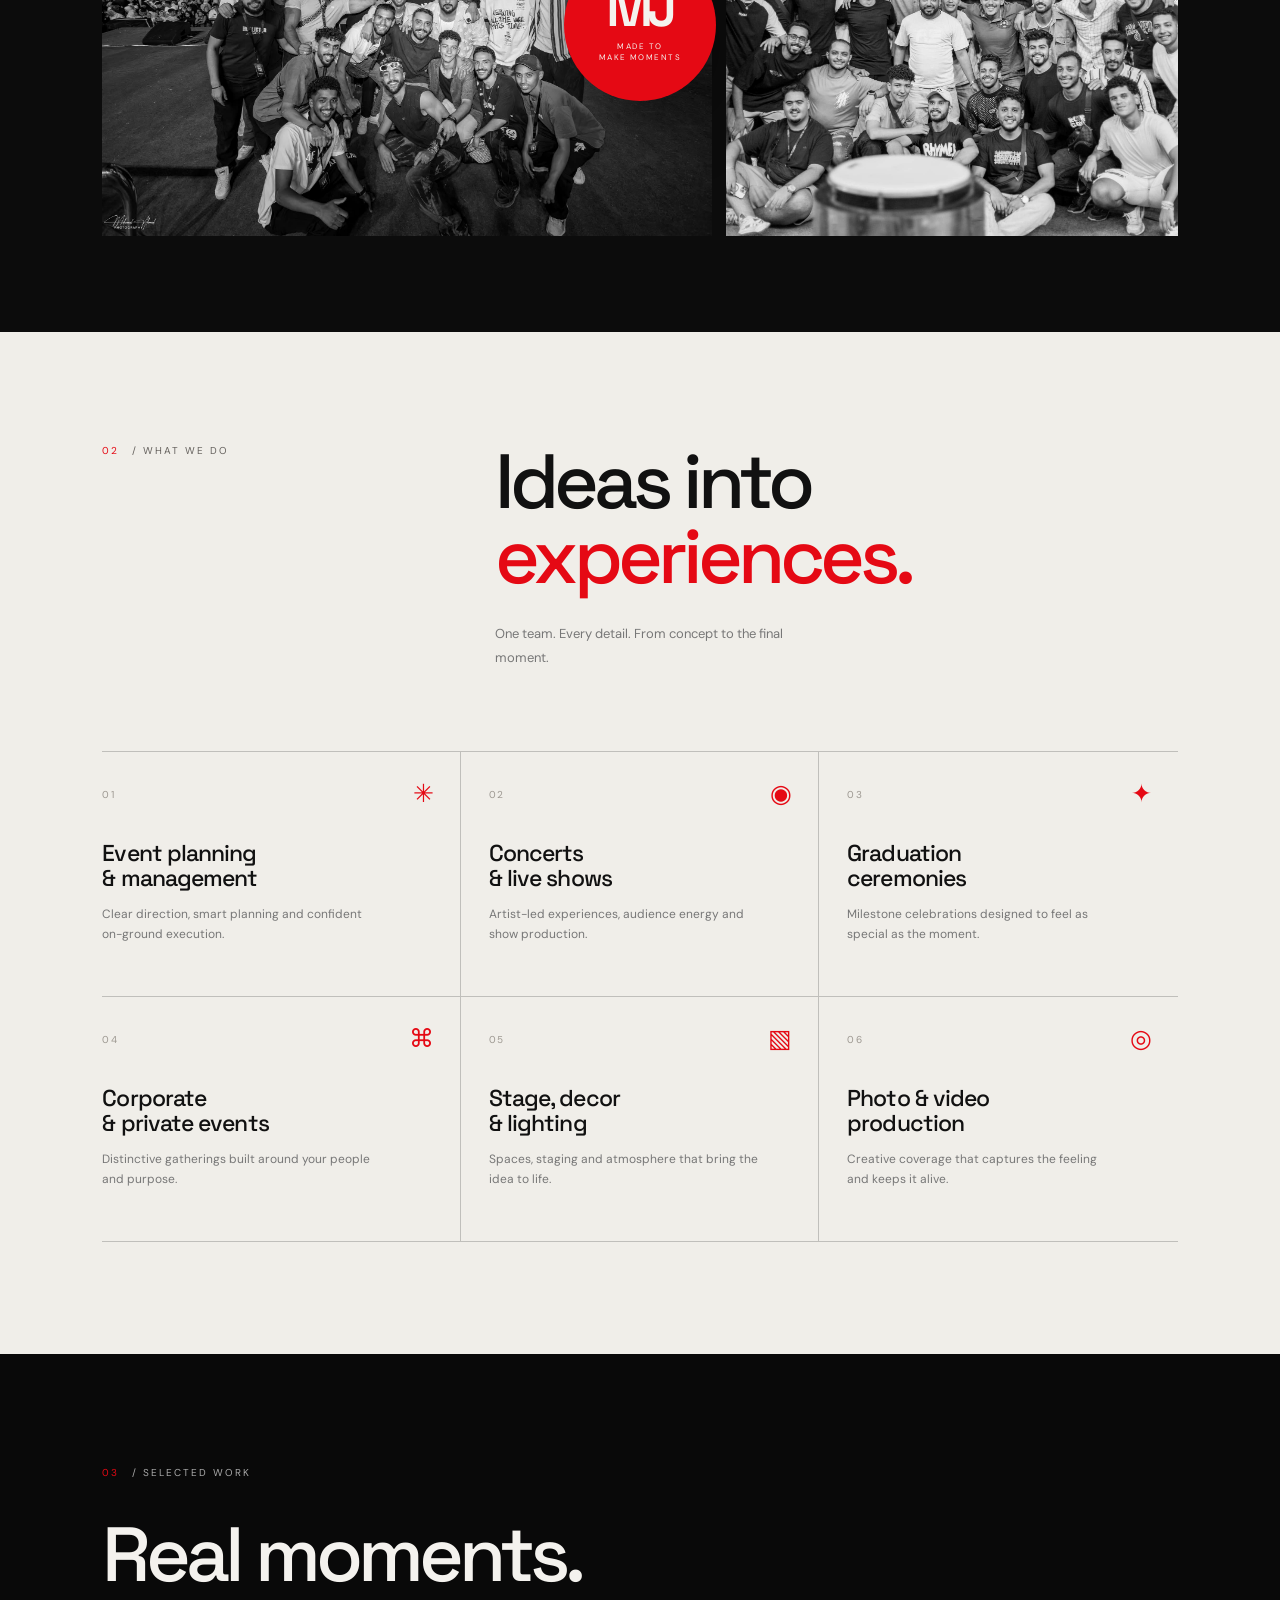
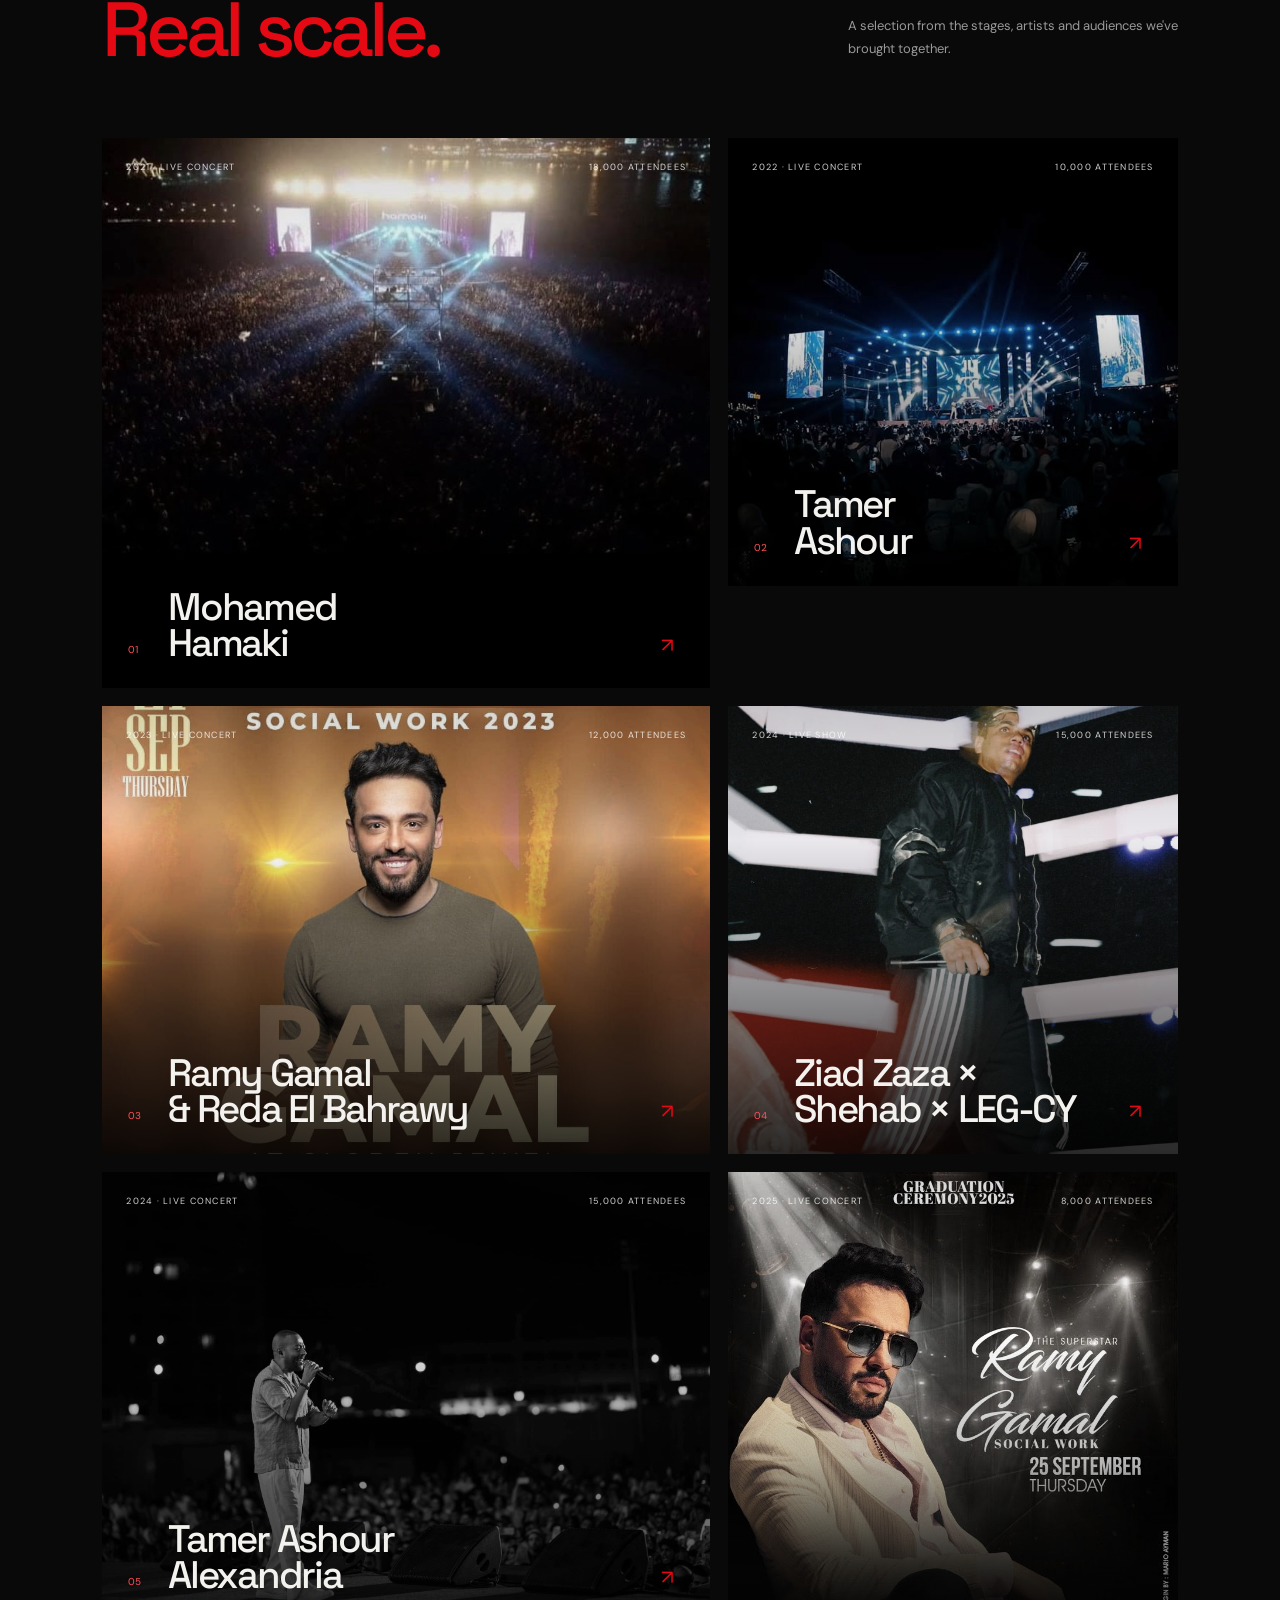
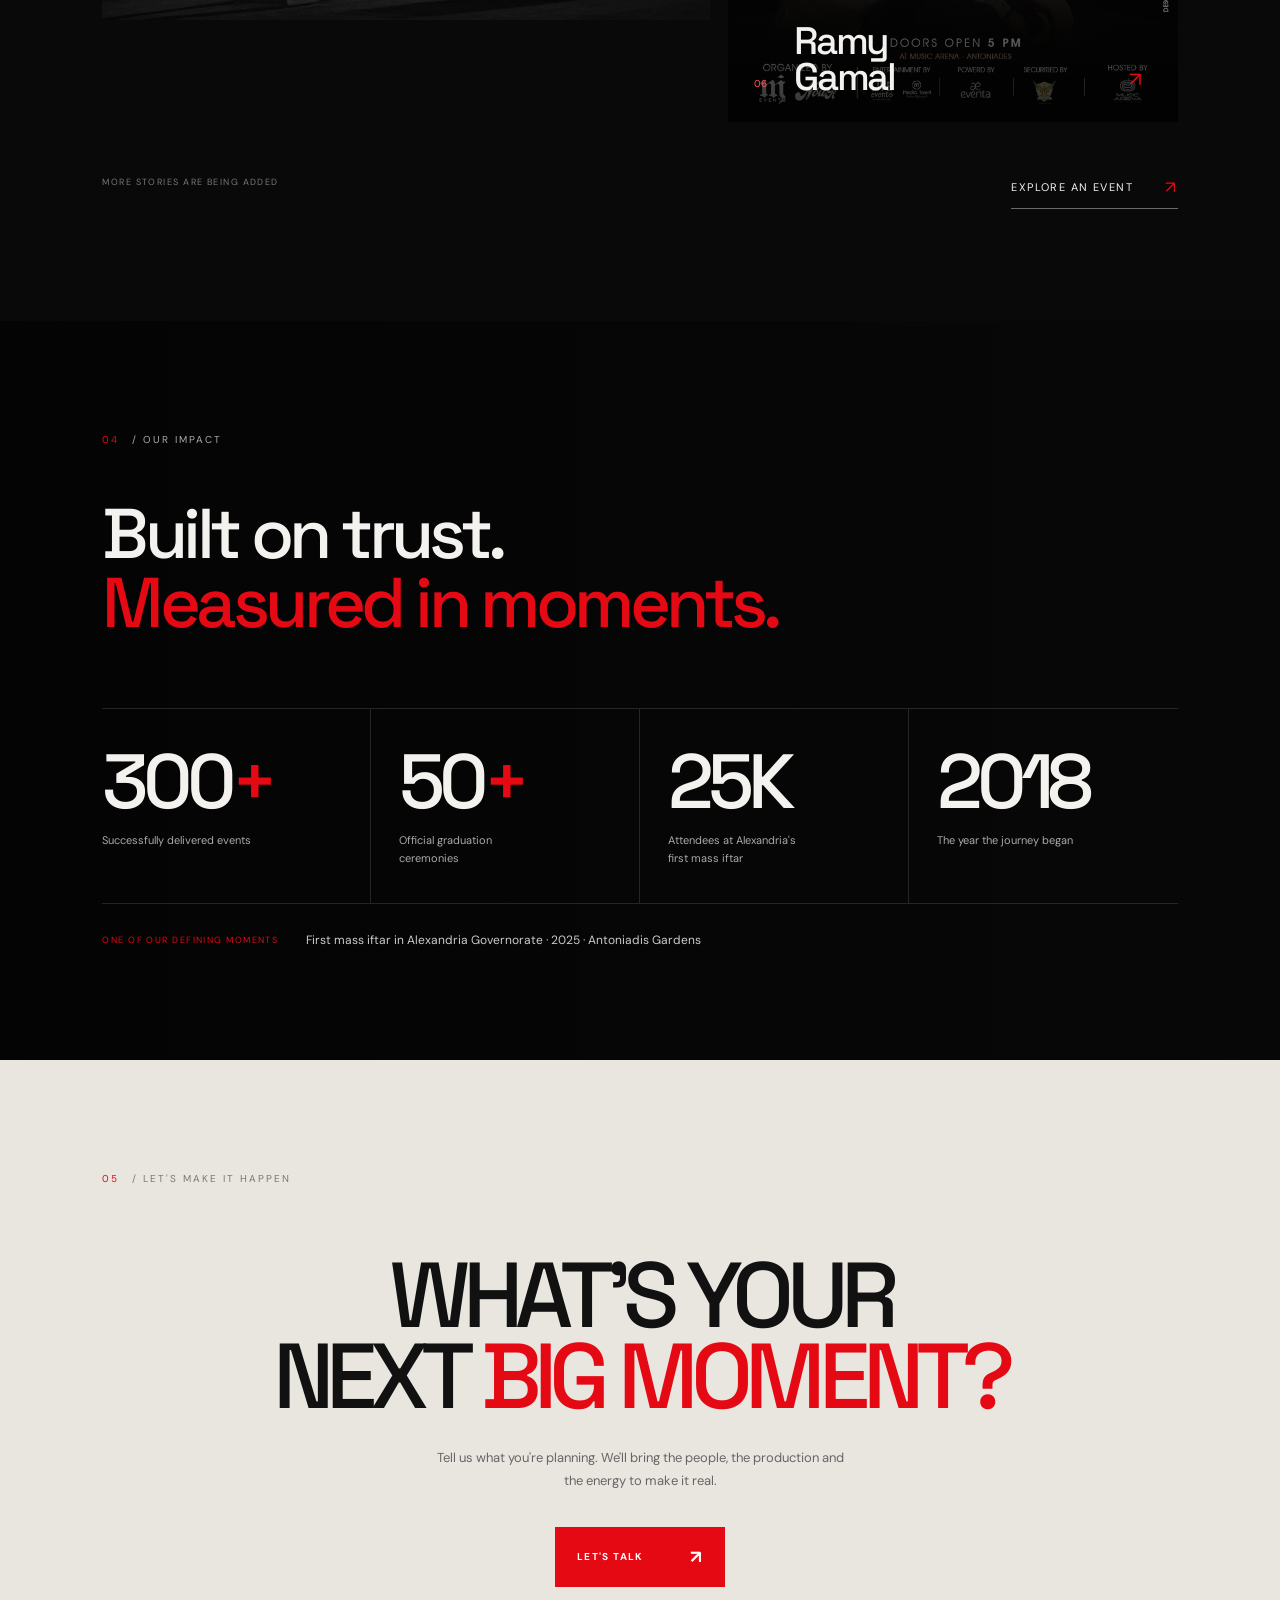
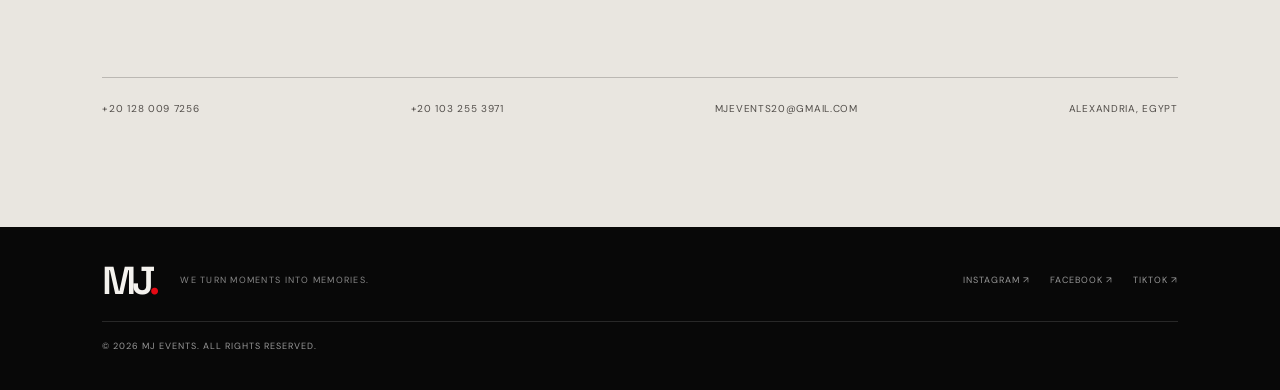
==== commit 8f914a1d: "Use original red-lit Tamer Ashour event hero image" ====
--- a/index.html
+++ b/index.html
@@ -32,7 +32,7 @@
 
     <main>
       <section class="hero" aria-labelledby="hero-title">
-        <img class="hero-image" src="/public/images/tamerashour-24%203.jpg" alt="" fetchpriority="high">
+        <img class="hero-image" src="/public/images/tamerashour-24%204.jpg" alt="" fetchpriority="high">
         <div class="hero-scrim"></div>
         <div class="hero-topline">
           <span>EVENT MANAGEMENT · PRODUCTION · ENTERTAINMENT</span>
--- a/styles.css
+++ b/styles.css
@@ -0,0 +1,28 @@
+:root{--bg:#080808;--panel:#111;--text:#f4f2ee;--muted:#9d9b98;--red:#e50914;--line:rgba(255,255,255,.13);--font:"Space Grotesk","DM Sans",sans-serif}
+*{box-sizing:border-box}html{scroll-behavior:smooth;scroll-padding-top:90px}body{margin:0;background:var(--bg);color:var(--text);font-family:"DM Sans",sans-serif;-webkit-font-smoothing:antialiased}body.menu-open{overflow:hidden}a{color:inherit;text-decoration:none}img{display:block;max-width:100%}.site-shell{overflow:hidden}.site-header{position:absolute;z-index:20;top:0;left:0;width:100%;height:92px;padding:0 6vw;display:flex;align-items:center;justify-content:space-between;border-bottom:1px solid rgba(255,255,255,.16)}.brand{display:flex;align-items:center;width:82px;height:60px}.brand img{width:100%;max-height:58px;object-fit:contain}.main-nav{display:flex;align-items:center;gap:34px}.main-nav a{font-size:11px;letter-spacing:.12em;text-transform:uppercase;color:rgba(255,255,255,.78);transition:color .25s}.main-nav a:hover,.main-nav a:focus-visible{color:#fff}.main-nav .nav-contact{border:1px solid rgba(255,255,255,.5);padding:13px 18px;color:white}.nav-contact span{color:var(--red);margin-left:14px}.menu-toggle{display:none}.hero{position:relative;min-height:790px;height:min(100vh,980px);max-height:1080px;display:flex;align-items:flex-end;padding:140px 8vw 9vh;isolation:isolate;background:#121212}.hero-image,.hero-scrim{position:absolute;inset:0;width:100%;height:100%;z-index:-2}.hero-image{object-fit:cover;object-position:center 35%;filter:saturate(.72)}.hero-scrim{z-index:-1;background:linear-gradient(90deg,rgba(0,0,0,.86) 0%,rgba(0,0,0,.48) 53%,rgba(0,0,0,.16) 100%),linear-gradient(0deg,rgba(0,0,0,.78),transparent 68%)}.hero-topline{position:absolute;top:122px;left:8vw;right:8vw;display:flex;justify-content:space-between;gap:20px;color:rgba(255,255,255,.66);font-size:9px;letter-spacing:.2em}.hero-topline i,.red-dot{display:inline-block;width:6px;height:6px;border-radius:50%;background:var(--red);margin:0 9px 1px}.hero-content{width:min(100%,1150px)}.eyebrow,.section-kicker{font-size:10px;letter-spacing:.2em;text-transform:uppercase;color:#c7c4c0}.eyebrow{margin-bottom:28px}.hero h1{font-family:var(--font);font-size:clamp(66px,10vw,148px);font-weight:600;line-height:.86;letter-spacing:-.085em;margin:0;max-width:1100px}.hero h1 em,.section-heading h2 em,.work-heading h2 em,.impact-content h2 em,.contact-inner h2 em{font-style:normal;color:var(--red)}.hero-bottomline{display:flex;align-items:flex-end;justify-content:space-between;margin-top:45px;max-width:670px}.hero-bottomline p{font-size:14px;line-height:1.7;color:rgba(255,255,255,.76);margin:0}.round-link{width:54px;height:54px;border:1px solid rgba(255,255,255,.6);border-radius:50%;display:grid;place-items:center;font-size:24px;transition:.25s}.round-link:hover{background:#fff;color:#080808;transform:translateY(4px)}.hero-index{position:absolute;bottom:42px;right:8vw;font-size:10px;letter-spacing:.18em;color:rgba(255,255,255,.55)}.hero-index span{color:#fff}.ticker{overflow:hidden;background:var(--red);color:#fff;white-space:nowrap;padding:17px 0}.ticker-track{display:flex;align-items:center;justify-content:space-around;gap:42px;width:max-content;min-width:200%;animation:ticker 32s linear infinite}.ticker span{font:600 12px var(--font);letter-spacing:.16em}.ticker b{font-size:16px}.section-pad{padding:130px 8vw}.section-kicker{color:#aaa}.section-kicker span{color:var(--red);margin-right:8px}.intro-section{background:#0c0c0c}.intro-grid{display:grid;grid-template-columns:1.2fr .8fr;gap:8vw;margin-top:58px;align-items:end}.intro-grid h2,.section-heading h2,.work-heading h2,.impact-content h2{font:500 clamp(42px,5.2vw,76px)/.98 var(--font);letter-spacing:-.065em;margin:0}.intro-grid h2 span{color:#777}.intro-copy{max-width:440px}.intro-copy p{color:#aaa;font-size:14px;line-height:1.85;margin:0 0 18px}.intro-copy .lead{font:500 21px/1.45 var(--font);color:#f1f1f1}.text-link{display:inline-flex;gap:32px;align-items:center;border-bottom:1px solid rgba(255,255,255,.4);padding:0 0 10px;margin-top:22px;font-size:11px;letter-spacing:.13em;text-transform:uppercase}.text-link span{color:var(--red);font-size:17px}.about-visual{margin-top:78px;display:grid;grid-template-columns:1.35fr 1fr;gap:14px;position:relative;height:390px}.about-visual img{width:100%;height:100%;object-fit:cover;filter:grayscale(100%) contrast(1.05)}.about-visual img:nth-child(2){margin-top:48px;height:calc(100% - 48px)}.about-stamp{position:absolute;left:50%;top:50%;transform:translate(-50%,-50%);width:152px;height:152px;border-radius:50%;background:var(--red);display:flex;flex-direction:column;align-items:center;justify-content:center;box-shadow:0 20px 70px rgba(0,0,0,.45)}.about-stamp span{font:600 54px/.8 var(--font);letter-spacing:-.12em}.about-stamp small{font-size:8px;letter-spacing:.18em;text-align:center;line-height:1.4;margin-top:12px}.services-section{background:#f0eee9;color:#111}.services-section .section-kicker{color:#65615d}.section-heading{display:grid;grid-template-columns:.65fr 1.35fr;gap:5vw}.section-heading h2{font-size:clamp(54px,7vw,94px)}.section-heading>div:last-child>p,.work-heading>p{color:#777;max-width:330px;font-size:13px;line-height:1.8;margin:28px 0 0}.services-grid{display:grid;grid-template-columns:repeat(3,1fr);border-top:1px solid rgba(0,0,0,.2);margin-top:82px}.service-card{position:relative;min-height:245px;padding:30px 28px 28px 0;border-bottom:1px solid rgba(0,0,0,.2)}.service-card:not(:nth-child(3n)){border-right:1px solid rgba(0,0,0,.2);padding-right:28px}.service-card:nth-child(3n+2),.service-card:nth-child(3n){padding-left:28px}.service-no{font-size:10px;color:#9c9790;letter-spacing:.15em}.service-symbol{position:absolute;right:26px;top:25px;font-size:25px;color:var(--red)}.service-card h3{font:500 25px/1.08 var(--font);letter-spacing:-.04em;margin:38px 0 13px}.service-card p{font-size:12px;line-height:1.7;color:#777;max-width:270px;margin:0}.work-section{background:#090909}.work-heading{display:flex;justify-content:space-between;align-items:flex-end;gap:40px}.work-heading h2{font-size:clamp(54px,7vw,94px);margin-top:38px}.work-heading>p{color:#999;margin-bottom:7px}.events-grid{display:grid;grid-template-columns:1.15fr .85fr;gap:18px;margin-top:70px}.event-card{position:relative;min-height:390px;height:35vw;max-height:520px;overflow:hidden;background:#1d1d1d;isolation:isolate}.event-card.event-large{min-height:470px;height:43vw;max-height:630px}.event-card img,.event-overlay{position:absolute;inset:0;width:100%;height:100%;z-index:-2}.event-card img{object-fit:cover;transition:transform .7s cubic-bezier(.2,.8,.2,1);filter:saturate(.82)}.event-card:hover img{transform:scale(1.045)}.event-overlay{z-index:-1;background:linear-gradient(180deg,rgba(0,0,0,.15),transparent 30%,rgba(0,0,0,.82))}.event-meta{position:absolute;top:23px;left:24px;right:24px;display:flex;justify-content:space-between;gap:12px;font-size:9px;letter-spacing:.14em;color:rgba(255,255,255,.82)}.event-title{position:absolute;bottom:27px;left:26px;right:24px;display:grid;grid-template-columns:30px 1fr 25px;gap:10px;align-items:end}.event-title>span{font-size:10px;color:#ff535a;padding-bottom:5px}.event-title h3{font:500 clamp(28px,3.7vw,48px)/.94 var(--font);letter-spacing:-.06em;margin:0}.event-title b{font-size:20px;font-weight:400;color:var(--red);padding-bottom:3px}.work-foot{display:flex;align-items:center;justify-content:space-between;margin-top:32px}.work-foot>span{font-size:9px;letter-spacing:.16em;color:#777}.impact-section{position:relative;isolation:isolate;background:#111}.impact-backdrop{position:absolute;inset:0;z-index:-1;background:linear-gradient(90deg,rgba(0,0,0,.95),rgba(0,0,0,.72)),url('/public/images/zaza%20x%20shehab%20x%20legecy%206.jpg') center/cover fixed;opacity:.8}.impact-content h2{margin:54px 0 70px;font-size:clamp(48px,6vw,82px)}.stats-grid{display:grid;grid-template-columns:repeat(4,1fr);border-top:1px solid var(--line);border-bottom:1px solid var(--line)}.stat{padding:34px 22px 36px 0;border-right:1px solid var(--line)}.stat:not(:first-child){padding-left:28px}.stat:last-child{border-right:0}.stat strong{display:block;font:500 clamp(48px,6vw,78px)/1 var(--font);letter-spacing:-.08em}.stat strong span{color:var(--red)}.stat p{font-size:11px;line-height:1.6;color:#aaa;max-width:150px;margin:12px 0 0}.iftar-note{display:flex;gap:28px;align-items:center;margin-top:28px}.iftar-note span{font-size:9px;letter-spacing:.16em;color:var(--red)}.iftar-note p{font-size:12px;color:#ccc;margin:0}.contact-section{background:#e9e6e0;color:#111}.contact-section .section-kicker{color:#777}.contact-inner{max-width:900px;margin:70px auto 90px;text-align:center}.contact-inner h2{font:500 clamp(55px,8.7vw,118px)/.87 var(--font);letter-spacing:-.085em;margin:0}.contact-inner h2 em{color:var(--red)}.contact-inner>p{max-width:420px;margin:30px auto 0;color:#666;font-size:13px;line-height:1.8}.contact-button{display:inline-flex;align-items:center;gap:46px;padding:18px 22px;background:var(--red);color:#fff;margin-top:34px;font-size:10px;font-weight:700;letter-spacing:.14em}.contact-button span{font-size:18px}.contact-details{display:flex;justify-content:space-between;gap:22px;flex-wrap:wrap;border-top:1px solid rgba(0,0,0,.2);padding-top:24px;font-size:10px;letter-spacing:.07em;color:#514d49}.site-footer{background:#080808;min-height:150px;padding:38px 8vw;display:grid;grid-template-columns:auto 1fr auto;align-items:center;gap:25px}.footer-brand{font:600 39px/.8 var(--font);letter-spacing:-.12em}.footer-brand span{color:var(--red)}.site-footer>p{font-size:9px;letter-spacing:.14em;color:#888}.footer-socials{display:flex;gap:20px}.footer-socials a,.site-footer small{font-size:9px;letter-spacing:.11em;color:#999}.site-footer small{grid-column:1/-1;border-top:1px solid var(--line);padding-top:18px}.reveal-ready .reveal{opacity:0;transform:translateY(18px);transition:opacity .7s ease,transform .7s ease}.reveal-ready .reveal.is-visible{opacity:1;transform:none}
+@keyframes ticker{to{transform:translateX(-50%)}}@media(max-width:900px){.site-header{height:78px;padding:0 6vw}.main-nav{gap:18px}.main-nav a{font-size:9px}.hero{min-height:700px;height:90vh;padding-left:6vw;padding-right:6vw}.hero-topline{left:6vw;right:6vw;top:105px}.section-pad{padding:100px 6vw}.intro-grid{gap:5vw}.services-grid{grid-template-columns:repeat(2,1fr)}.service-card:not(:nth-child(3n)){border-right:0;padding-right:0}.service-card:nth-child(3n+2),.service-card:nth-child(3n){padding-left:0}.service-card:nth-child(odd){border-right:1px solid rgba(0,0,0,.2);padding-right:24px}.service-card:nth-child(even){padding-left:24px}.stats-grid{grid-template-columns:repeat(2,1fr)}.stat:nth-child(2){border-right:0}.stat:nth-child(n+3){border-top:1px solid var(--line)}.stat:nth-child(3){padding-left:0}.site-footer{padding-left:6vw;padding-right:6vw}.contact-details{gap:16px}}
+@media(max-width:640px){.site-header{height:72px}.brand{width:68px}.menu-toggle{display:flex;width:44px;height:44px;border:1px solid rgba(255,255,255,.35);background:transparent;flex-direction:column;justify-content:center;align-items:center;gap:6px;position:relative;z-index:30}.menu-toggle span{display:block;width:17px;height:1px;background:#fff;transition:.25s}.menu-toggle[aria-expanded=true] span:first-child{transform:translateY(3.5px) rotate(45deg)}.menu-toggle[aria-expanded=true] span:last-child{transform:translateY(-3.5px) rotate(-45deg)}.main-nav{position:fixed;inset:0;background:#090909;display:flex;flex-direction:column;justify-content:center;align-items:flex-start;padding:30px 12vw;gap:25px;transform:translateY(-100%);visibility:hidden;transition:transform .35s ease,visibility .35s}.main-nav.is-open{transform:translateY(0);visibility:visible}.main-nav a{font:500 28px var(--font);letter-spacing:-.04em;text-transform:none;color:#fff}.main-nav .nav-contact{font-size:14px;margin-top:12px;padding:14px 18px}.hero{min-height:690px;height:92svh;max-height:none;padding:120px 6vw 85px}.hero-image{object-position:55% center}.hero-scrim{background:linear-gradient(90deg,rgba(0,0,0,.72),rgba(0,0,0,.28)),linear-gradient(0deg,rgba(0,0,0,.85),transparent 72%)}.hero-topline{top:93px;left:6vw;right:6vw;font-size:7px;letter-spacing:.13em}.hero-topline span:last-child{display:none}.hero h1{font-size:clamp(58px,14vw,88px);letter-spacing:-.085em}.eyebrow{font-size:8px;margin-bottom:22px}.hero-bottomline{margin-top:30px}.hero-bottomline p{font-size:11px}.round-link{width:44px;height:44px}.hero-index{bottom:27px;right:6vw}.ticker{padding:13px 0}.ticker-track{gap:24px}.ticker span{font-size:10px}.section-pad{padding:78px 6vw}.intro-grid{grid-template-columns:1fr;gap:24px;margin-top:38px}.intro-grid h2,.section-heading h2,.work-heading h2{font-size:clamp(42px,11vw,62px)}.intro-copy .lead{font-size:18px}.intro-copy p{font-size:12px}.about-visual{height:260px;margin-top:55px;gap:8px}.about-visual img:nth-child(2){margin-top:30px;height:calc(100% - 30px)}.about-stamp{width:110px;height:110px}.about-stamp span{font-size:40px}.about-stamp small{font-size:7px}.section-heading{grid-template-columns:1fr;gap:32px}.section-heading>div:last-child>p{margin-top:17px}.services-grid{margin-top:48px;grid-template-columns:1fr 1fr}.service-card{min-height:220px;padding-top:24px;padding-bottom:20px}.service-card h3{font-size:20px;margin-top:35px}.service-card p{font-size:11px}.service-symbol{right:12px;top:20px;font-size:19px}.service-card:nth-child(odd){padding-right:16px}.service-card:nth-child(even){padding-left:16px}.service-no{font-size:9px}.work-heading{display:block}.work-heading h2{margin-top:35px}.work-heading>p{margin-top:20px}.events-grid{grid-template-columns:1fr;gap:12px;margin-top:42px}.event-card,.event-card.event-large{height:440px;min-height:0}.event-title h3{font-size:38px}.event-meta{font-size:8px;left:17px;right:17px;top:17px}.event-title{left:18px;right:18px;bottom:20px}.work-foot{align-items:flex-start;flex-direction:column;gap:8px}.impact-content h2{margin:38px 0 45px;font-size:clamp(42px,10.5vw,62px)}.stats-grid{grid-template-columns:1fr 1fr}.stat{padding:25px 10px 25px 0}.stat:not(:first-child){padding-left:14px}.stat:nth-child(3){padding-left:0}.stat strong{font-size:50px}.stat p{font-size:10px}.iftar-note{display:block;margin-top:22px}.iftar-note p{margin-top:8px;line-height:1.6}.contact-inner{margin:48px auto 60px}.contact-inner h2{font-size:clamp(52px,12vw,78px)}.contact-inner>p{font-size:12px;margin-top:24px}.contact-details{display:grid;grid-template-columns:1fr 1fr;font-size:9px;line-height:1.5}.site-footer{grid-template-columns:auto 1fr;padding:30px 6vw;gap:14px}.site-footer>p{justify-self:end;text-align:right;font-size:8px}.footer-socials{grid-column:1/-1;gap:18px}.site-footer small{font-size:8px}.section-kicker{font-size:9px}}
+@media(prefers-reduced-motion:reduce){html{scroll-behavior:auto}.ticker-track{animation:none}.reveal-ready .reveal{opacity:1;transform:none;transition:none}*{transition-duration:.01ms!important;animation-duration:.01ms!important;animation-iteration-count:1!important}}
+
+/* MJ Events visual refinement — first homepage pass */
+.hero{min-height:720px;height:min(92vh,900px);padding-bottom:8vh}
+.hero h1{font-size:clamp(58px,8vw,116px);line-height:.9;letter-spacing:-.075em;max-width:920px}
+.hero-bottomline{max-width:620px;margin-top:36px}
+.intro-grid h2{font-size:clamp(42px,4.5vw,66px)}
+.section-heading h2,.work-heading h2{font-size:clamp(48px,6vw,82px)}
+.impact-content h2{font-size:clamp(46px,5.5vw,74px)}
+.contact-inner h2{font-size:clamp(52px,7.2vw,98px)}
+.service-card h3{font-size:clamp(19px,1.8vw,23px)}
+.event-title h3{font-size:clamp(27px,3vw,42px)}
+.section-pad{padding-top:112px;padding-bottom:112px}
+@media(max-width:900px){
+  .hero h1{font-size:clamp(56px,9.5vw,92px)}
+  .section-pad{padding-top:92px;padding-bottom:92px}
+}
+@media(max-width:640px){
+  .hero{min-height:660px;height:90svh;padding-bottom:82px}
+  .hero h1{font-size:clamp(52px,12.5vw,76px);line-height:.92}
+  .section-pad{padding-top:76px;padding-bottom:76px}
+  .intro-grid h2,.section-heading h2,.work-heading h2{font-size:clamp(40px,10vw,58px)}
+  .contact-inner h2{font-size:clamp(48px,11.5vw,72px)}
+}
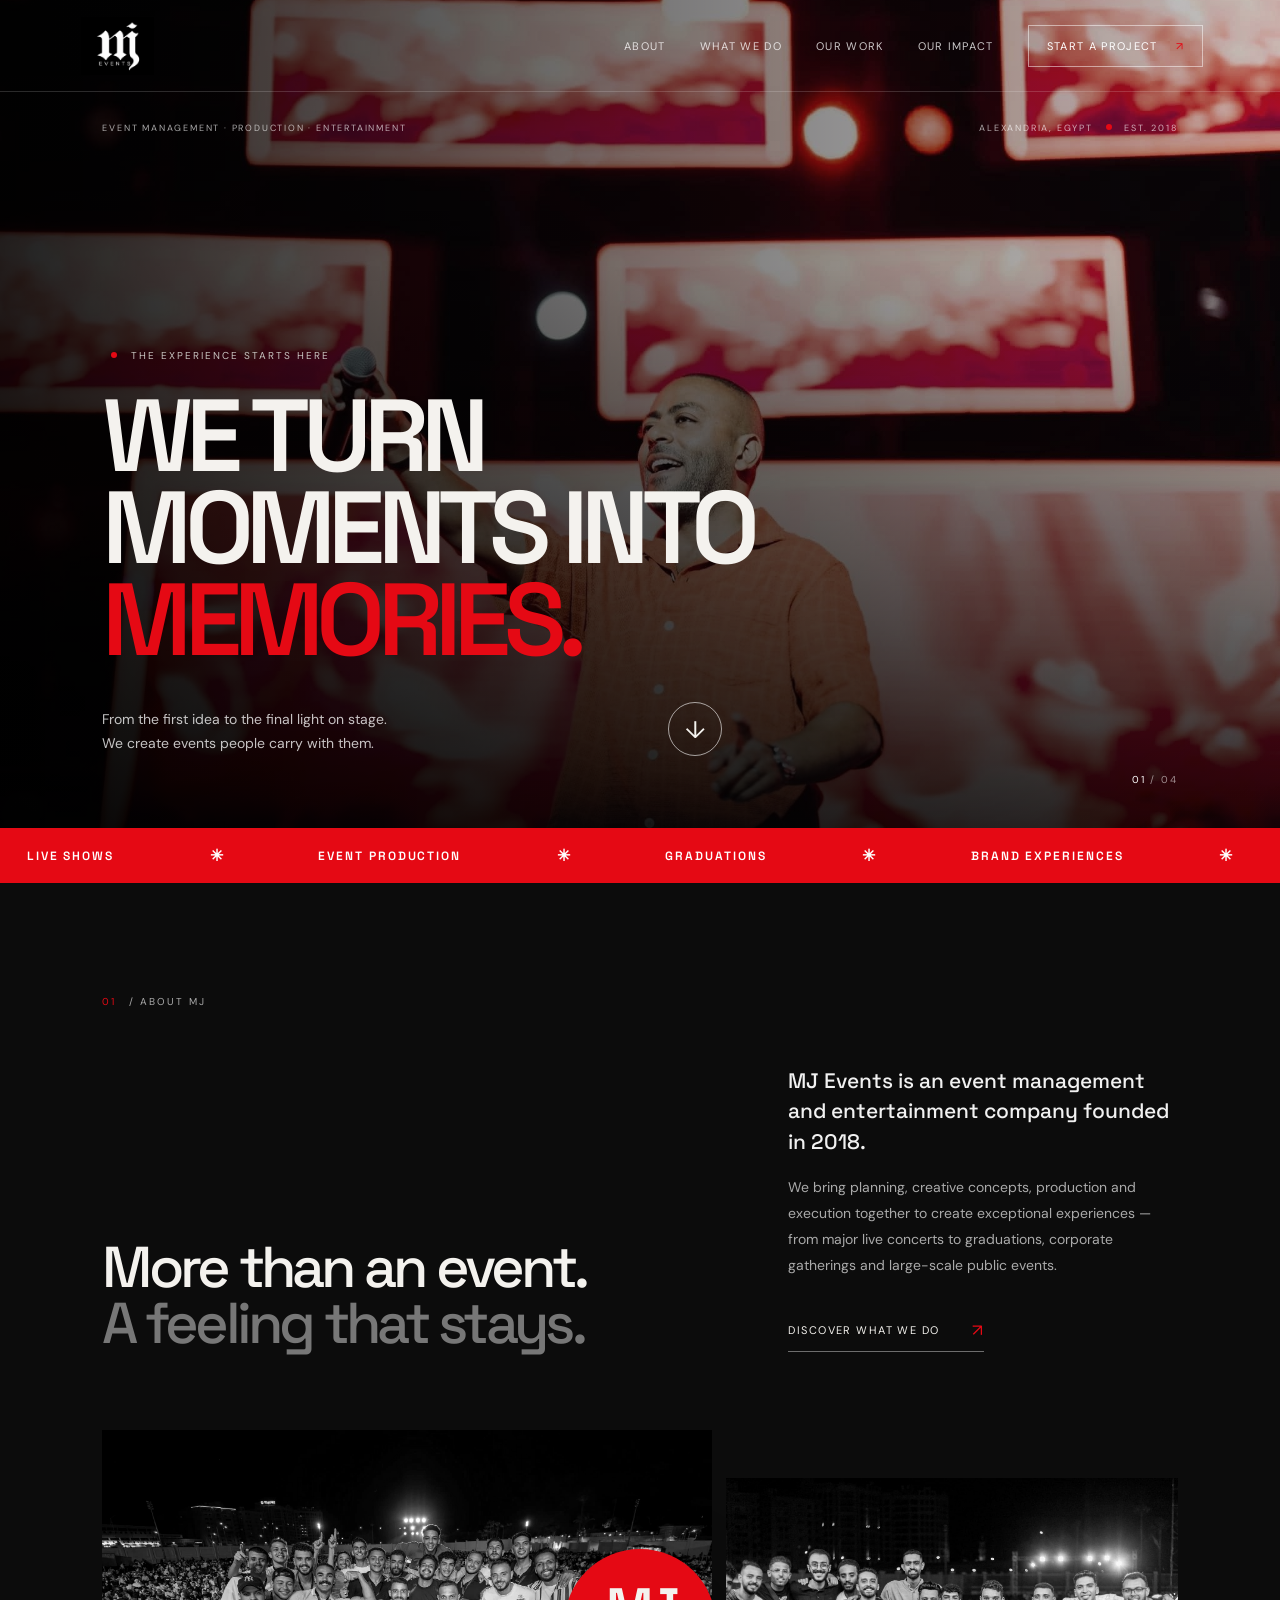
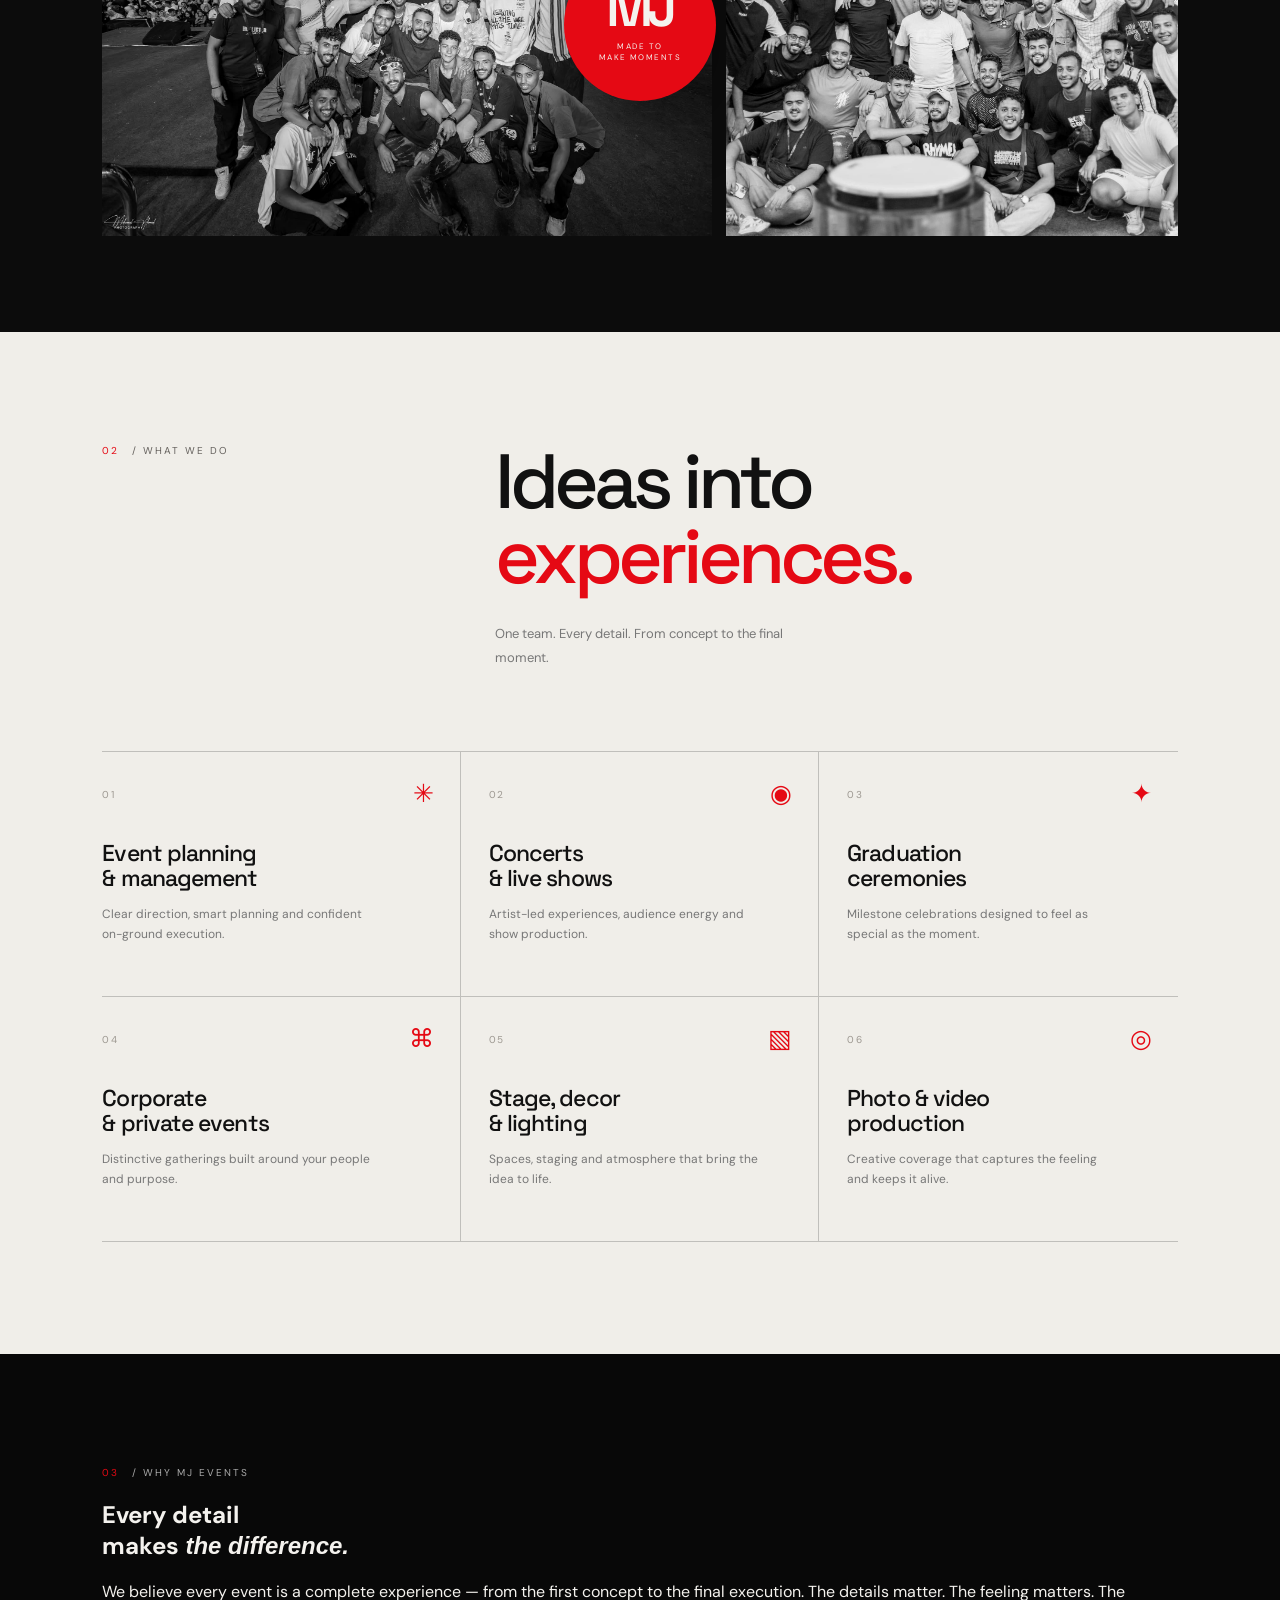
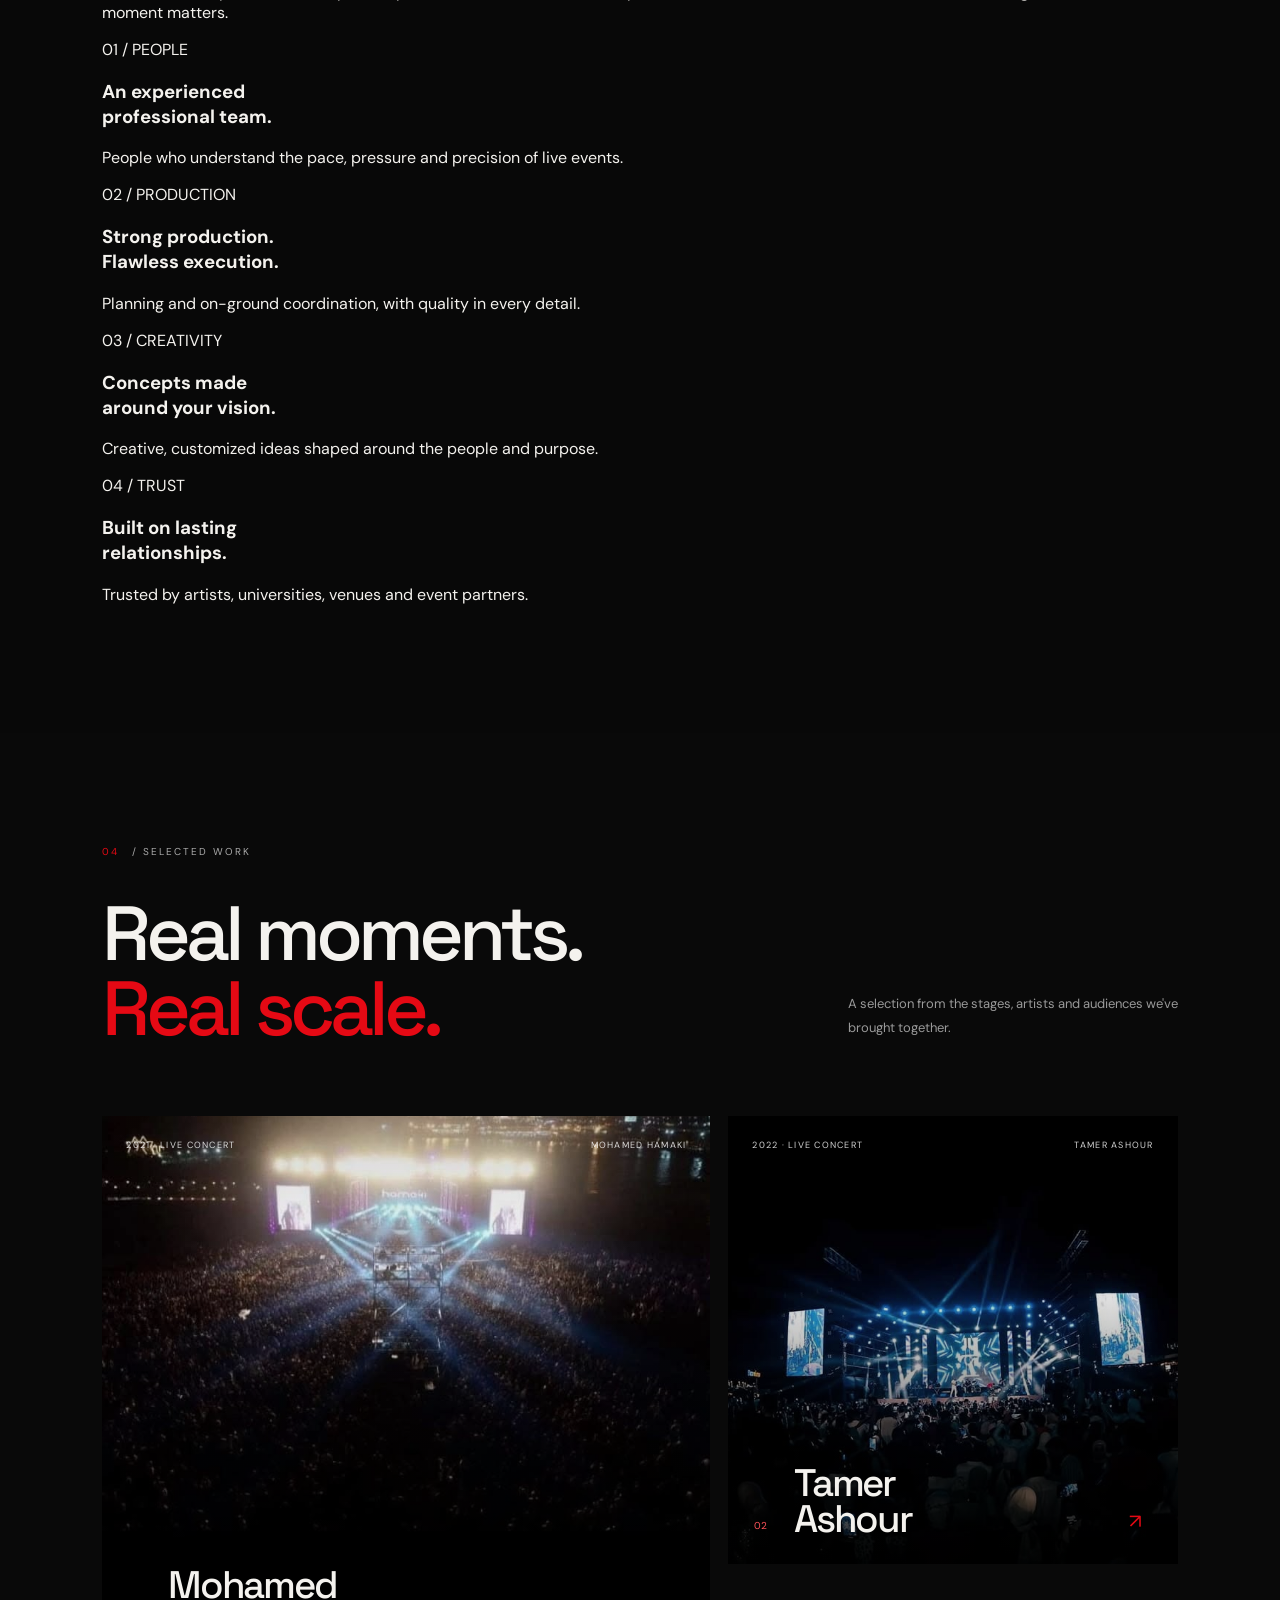
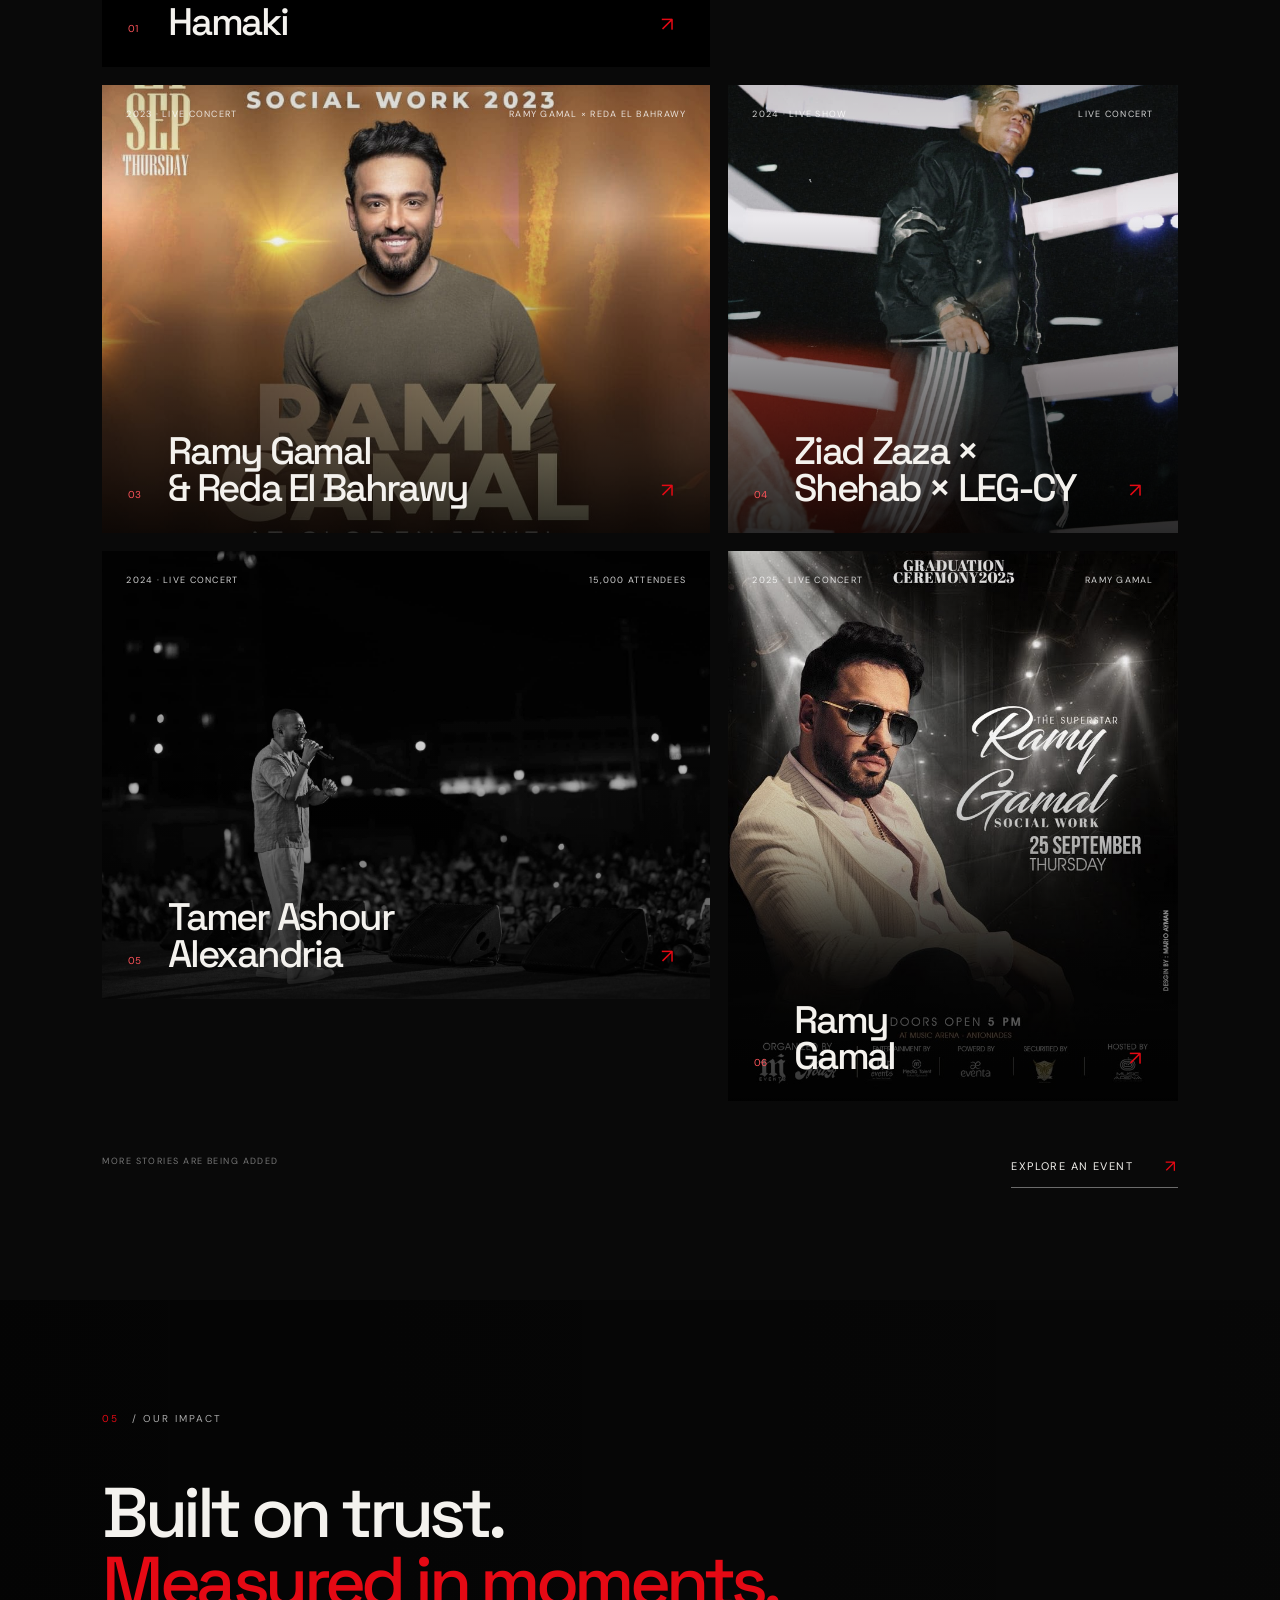
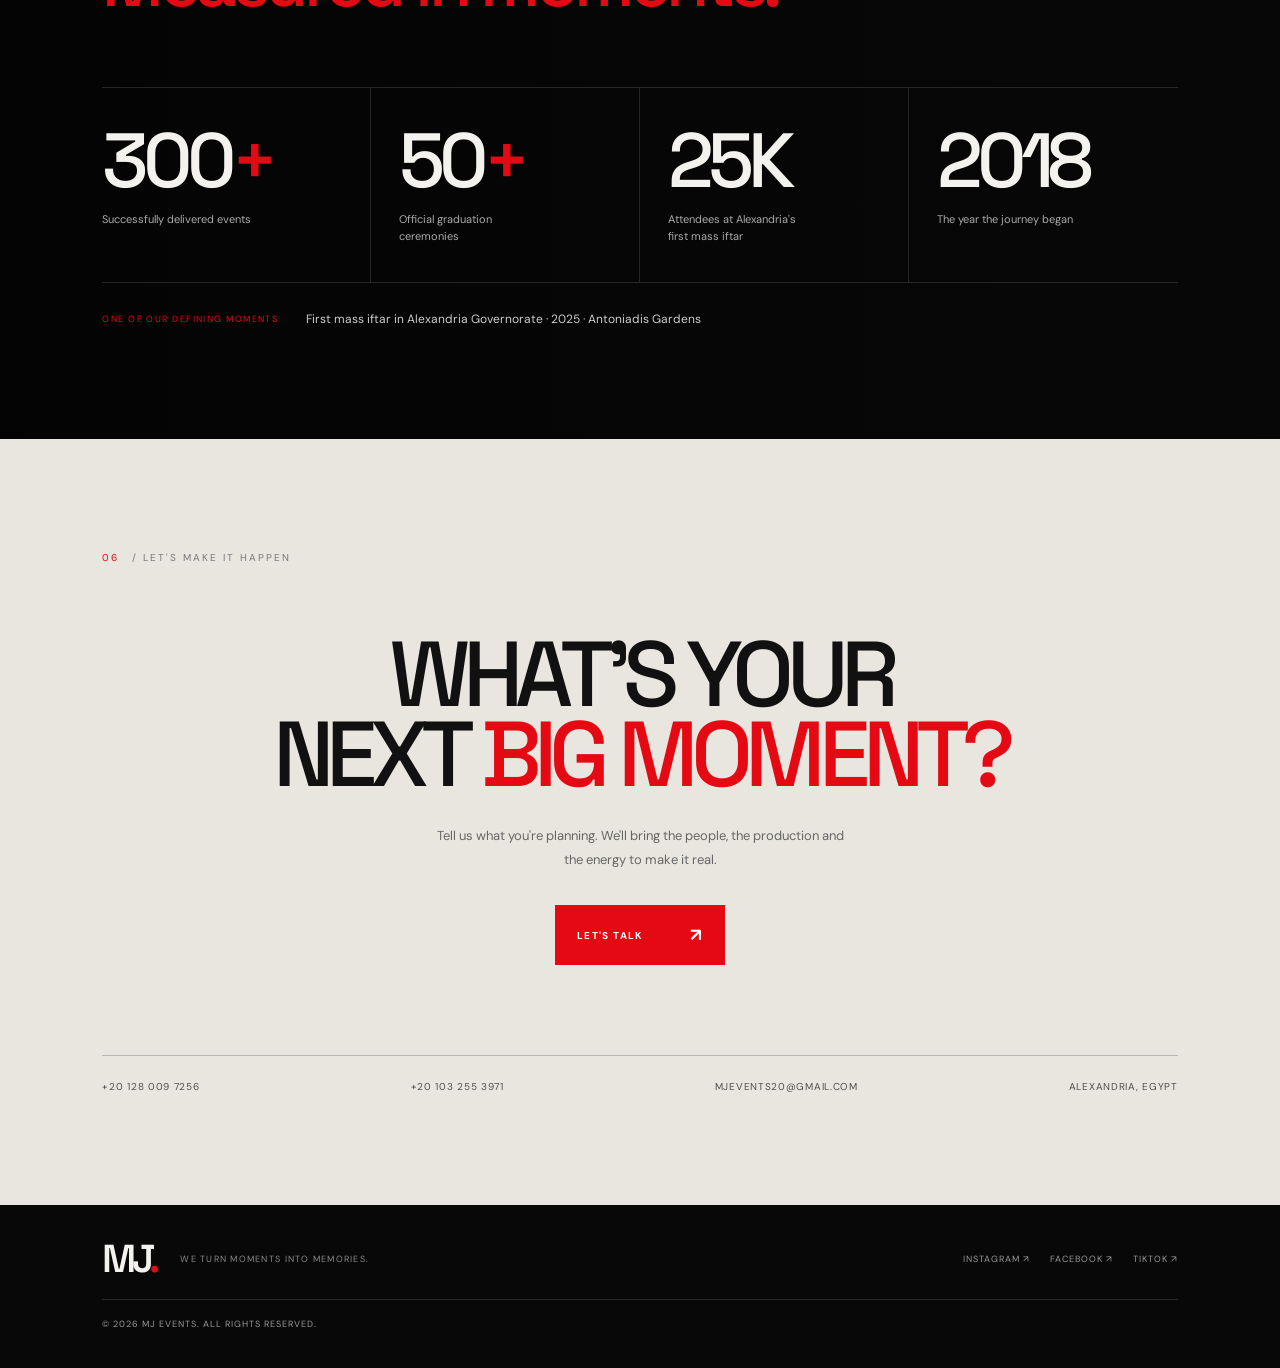
==== commit ef59d821: "Add MJ philosophy and remove unverified event attendance figures" ====
--- a/index.html
+++ b/index.html
@@ -90,10 +90,19 @@
         </div>
       </section>
 
+      <section class="philosophy-section section-pad" id="philosophy">
+<div class="section-kicker"><span>03</span> / WHY MJ EVENTS</div>
+<div class="philosophy-head"><h2>Every detail<br>makes <em>the difference.</em></h2><p>We believe every event is a complete experience — from the first concept to the final execution. The details matter. The feeling matters. The moment matters.</p></div>
+<div class="philosophy-grid">
+<article><span>01 / PEOPLE</span><h3>An experienced<br>professional team.</h3><p>People who understand the pace, pressure and precision of live events.</p></article>
+<article><span>02 / PRODUCTION</span><h3>Strong production.<br>Flawless execution.</h3><p>Planning and on-ground coordination, with quality in every detail.</p></article>
+<article><span>03 / CREATIVITY</span><h3>Concepts made<br>around your vision.</h3><p>Creative, customized ideas shaped around the people and purpose.</p></article>
+<article><span>04 / TRUST</span><h3>Built on lasting<br>relationships.</h3><p>Trusted by artists, universities, venues and event partners.</p></article>
+</div></section>
       <section class="work-section section-pad" id="work">
         <div class="work-heading">
           <div>
-            <div class="section-kicker"><span>03</span> / SELECTED WORK</div>
+            <div class="section-kicker"><span>04</span> / SELECTED WORK</div>
             <h2>Real moments.<br><em>Real scale.</em></h2>
           </div>
           <p>A selection from the stages, artists and audiences we've brought together.</p>
@@ -101,22 +110,22 @@
         <div class="events-grid">
           <a class="event-card event-large" href="/event.html?event=hamaki-2021">
             <img src="/public/images/hamaki-21%20-2.jpg" alt="Mohamed Hamaki live in 2021" loading="lazy">
-            <div class="event-overlay"></div><div class="event-meta"><span>2021 · LIVE CONCERT</span><span>18,000 ATTENDEES</span></div>
+            <div class="event-overlay"></div><div class="event-meta"><span>2021 · LIVE CONCERT</span><span>MOHAMED HAMAKI</span></div>
             <div class="event-title"><span>01</span><h3>Mohamed<br>Hamaki</h3><b>↗</b></div>
           </a>
           <a class="event-card" href="/event.html?event=tamer-ashour-2022">
             <img src="/public/images/tamerashour-22%203.jpg" alt="Tamer Ashour live in 2022" loading="lazy">
-            <div class="event-overlay"></div><div class="event-meta"><span>2022 · LIVE CONCERT</span><span>10,000 ATTENDEES</span></div>
+            <div class="event-overlay"></div><div class="event-meta"><span>2022 · LIVE CONCERT</span><span>TAMER ASHOUR</span></div>
             <div class="event-title"><span>02</span><h3>Tamer<br>Ashour</h3><b>↗</b></div>
           </a>
           <a class="event-card" href="/event.html?event=ramy-reda-2023">
             <img src="/public/images/redaxramygamal-23%202.jpg" alt="Ramy Gamal and Reda El Bahrawy in 2023" loading="lazy">
-            <div class="event-overlay"></div><div class="event-meta"><span>2023 · LIVE CONCERT</span><span>12,000 ATTENDEES</span></div>
+            <div class="event-overlay"></div><div class="event-meta"><span>2023 · LIVE CONCERT</span><span>RAMY GAMAL × REDA EL BAHRAWY</span></div>
             <div class="event-title"><span>03</span><h3>Ramy Gamal<br>& Reda El Bahrawy</h3><b>↗</b></div>
           </a>
           <a class="event-card" href="/event.html?event=zaza-shehab-2024">
             <img src="/public/images/zaza%20x%20shehab%20x%20legecy%206.jpg" alt="Ziad Zaza, Shehab El Sayed and LEG-CY in 2024" loading="lazy">
-            <div class="event-overlay"></div><div class="event-meta"><span>2024 · LIVE SHOW</span><span>15,000 ATTENDEES</span></div>
+            <div class="event-overlay"></div><div class="event-meta"><span>2024 · LIVE SHOW</span><span>LIVE CONCERT</span></div>
             <div class="event-title"><span>04</span><h3>Ziad Zaza ×<br>Shehab × LEG-CY</h3><b>↗</b></div>
           </a>
           <a class="event-card" href="/event.html?event=tamer-ashour-2024">
@@ -126,7 +135,7 @@
           </a>
           <a class="event-card event-large" href="/event.html?event=ramy-gamal-2025">
             <img src="/public/images/ramygamal%20x%20felo%20-25.jpg" alt="Ramy Gamal live in 2025" loading="lazy">
-            <div class="event-overlay"></div><div class="event-meta"><span>2025 · LIVE CONCERT</span><span>8,000 ATTENDEES</span></div>
+            <div class="event-overlay"></div><div class="event-meta"><span>2025 · LIVE CONCERT</span><span>RAMY GAMAL</span></div>
             <div class="event-title"><span>06</span><h3>Ramy<br>Gamal</h3><b>↗</b></div>
           </a>
         </div>
@@ -136,7 +145,7 @@
       <section class="impact-section" id="impact">
         <div class="impact-backdrop"></div>
         <div class="impact-content section-pad">
-          <div class="section-kicker"><span>04</span> / OUR IMPACT</div>
+          <div class="section-kicker"><span>05</span> / OUR IMPACT</div>
           <h2>Built on trust.<br><em>Measured in moments.</em></h2>
           <div class="stats-grid">
             <div class="stat"><strong>300<span>+</span></strong><p>Successfully delivered events</p></div>
@@ -149,7 +158,7 @@
       </section>
 
       <section class="contact-section section-pad" id="contact">
-        <div class="section-kicker"><span>05</span> / LET'S MAKE IT HAPPEN</div>
+        <div class="section-kicker"><span>06</span> / LET'S MAKE IT HAPPEN</div>
         <div class="contact-inner">
           <h2>WHAT'S YOUR<br>NEXT <em>BIG MOMENT?</em></h2>
           <p>Tell us what you're planning. We'll bring the people, the production and the energy to make it real.</p>
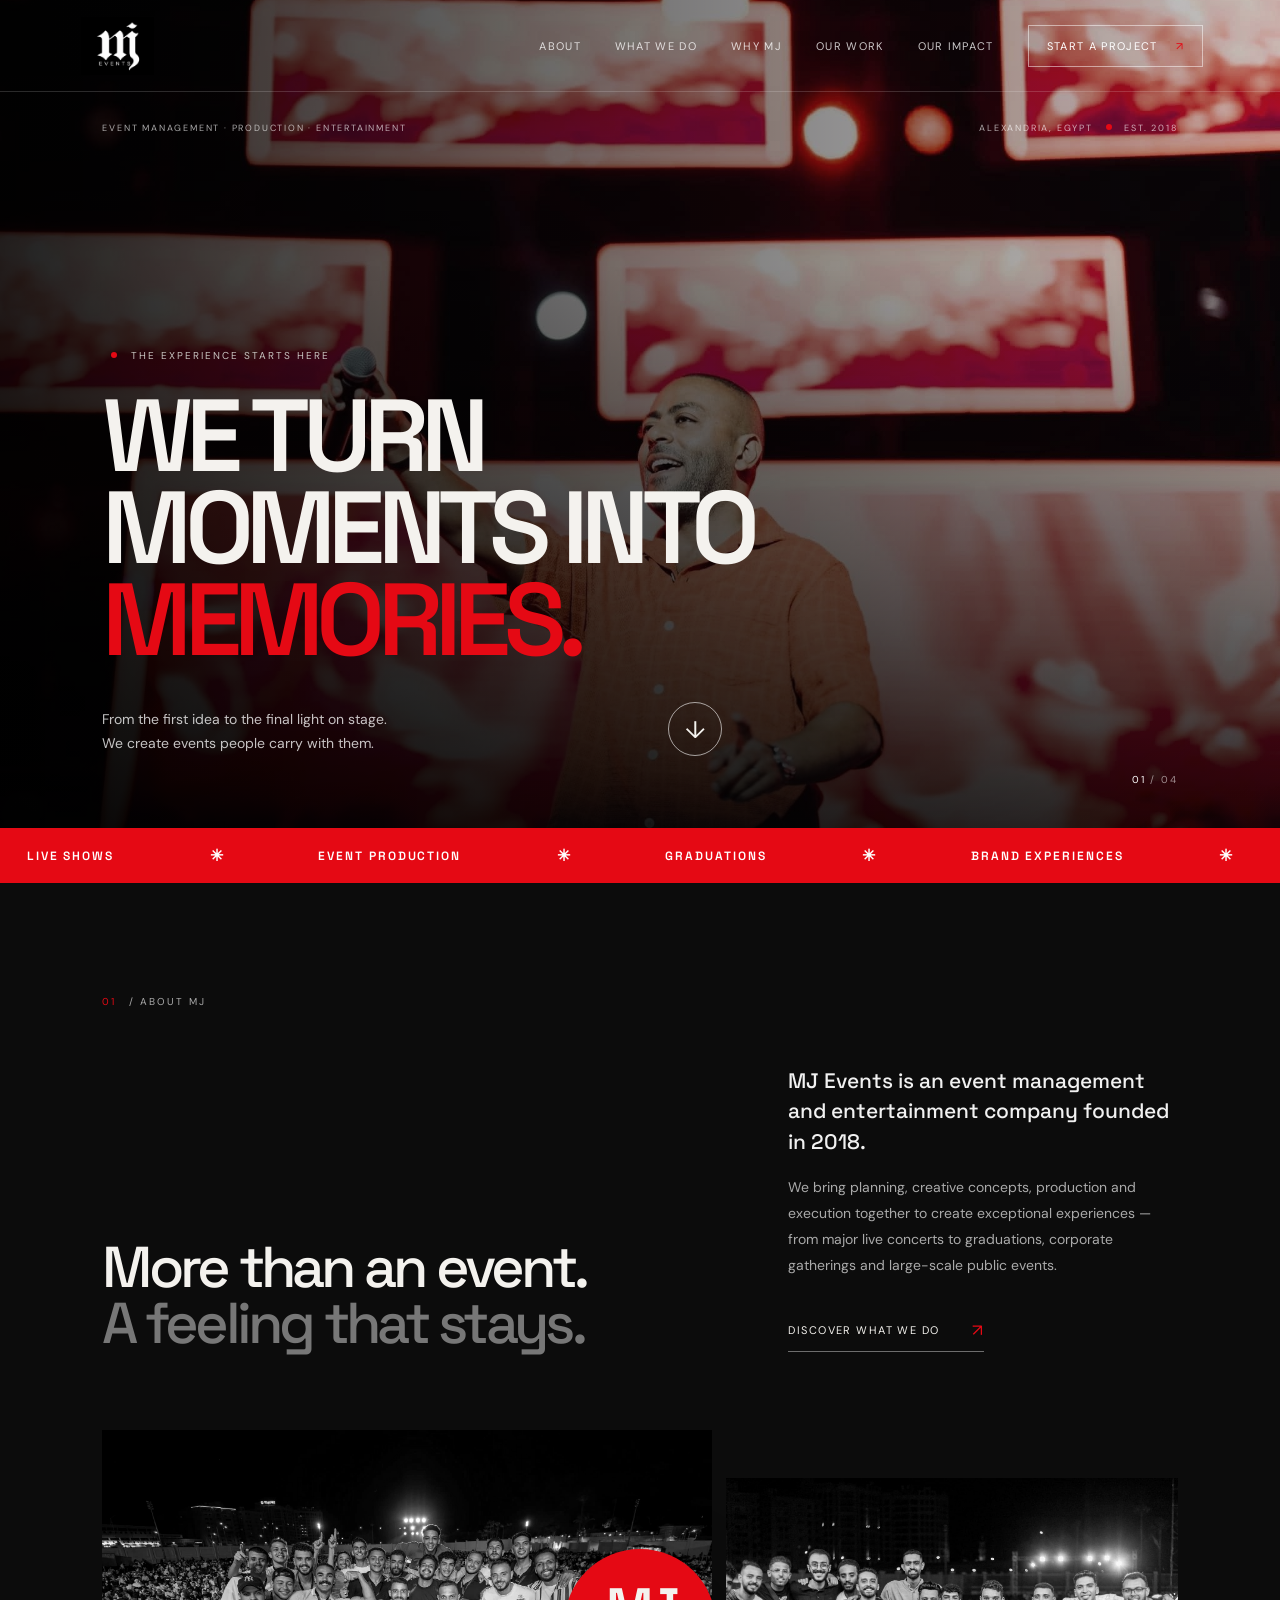
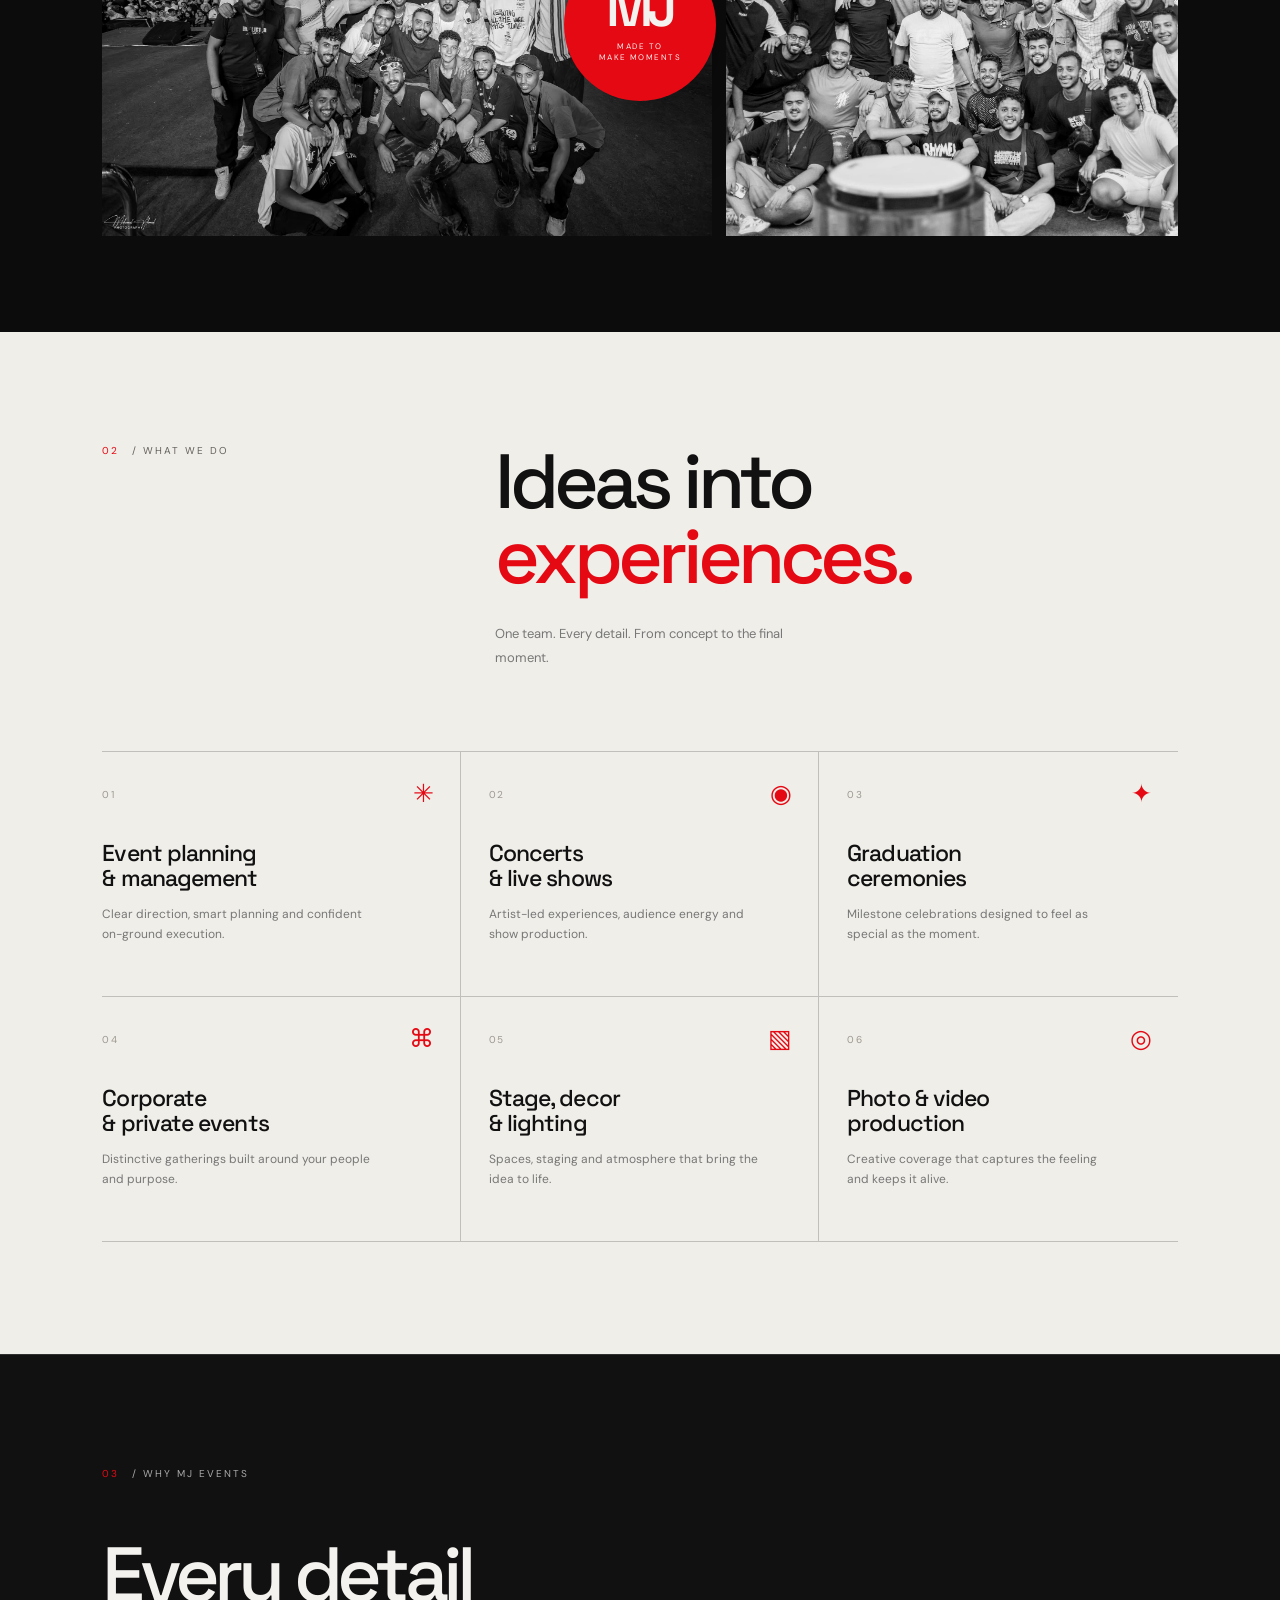
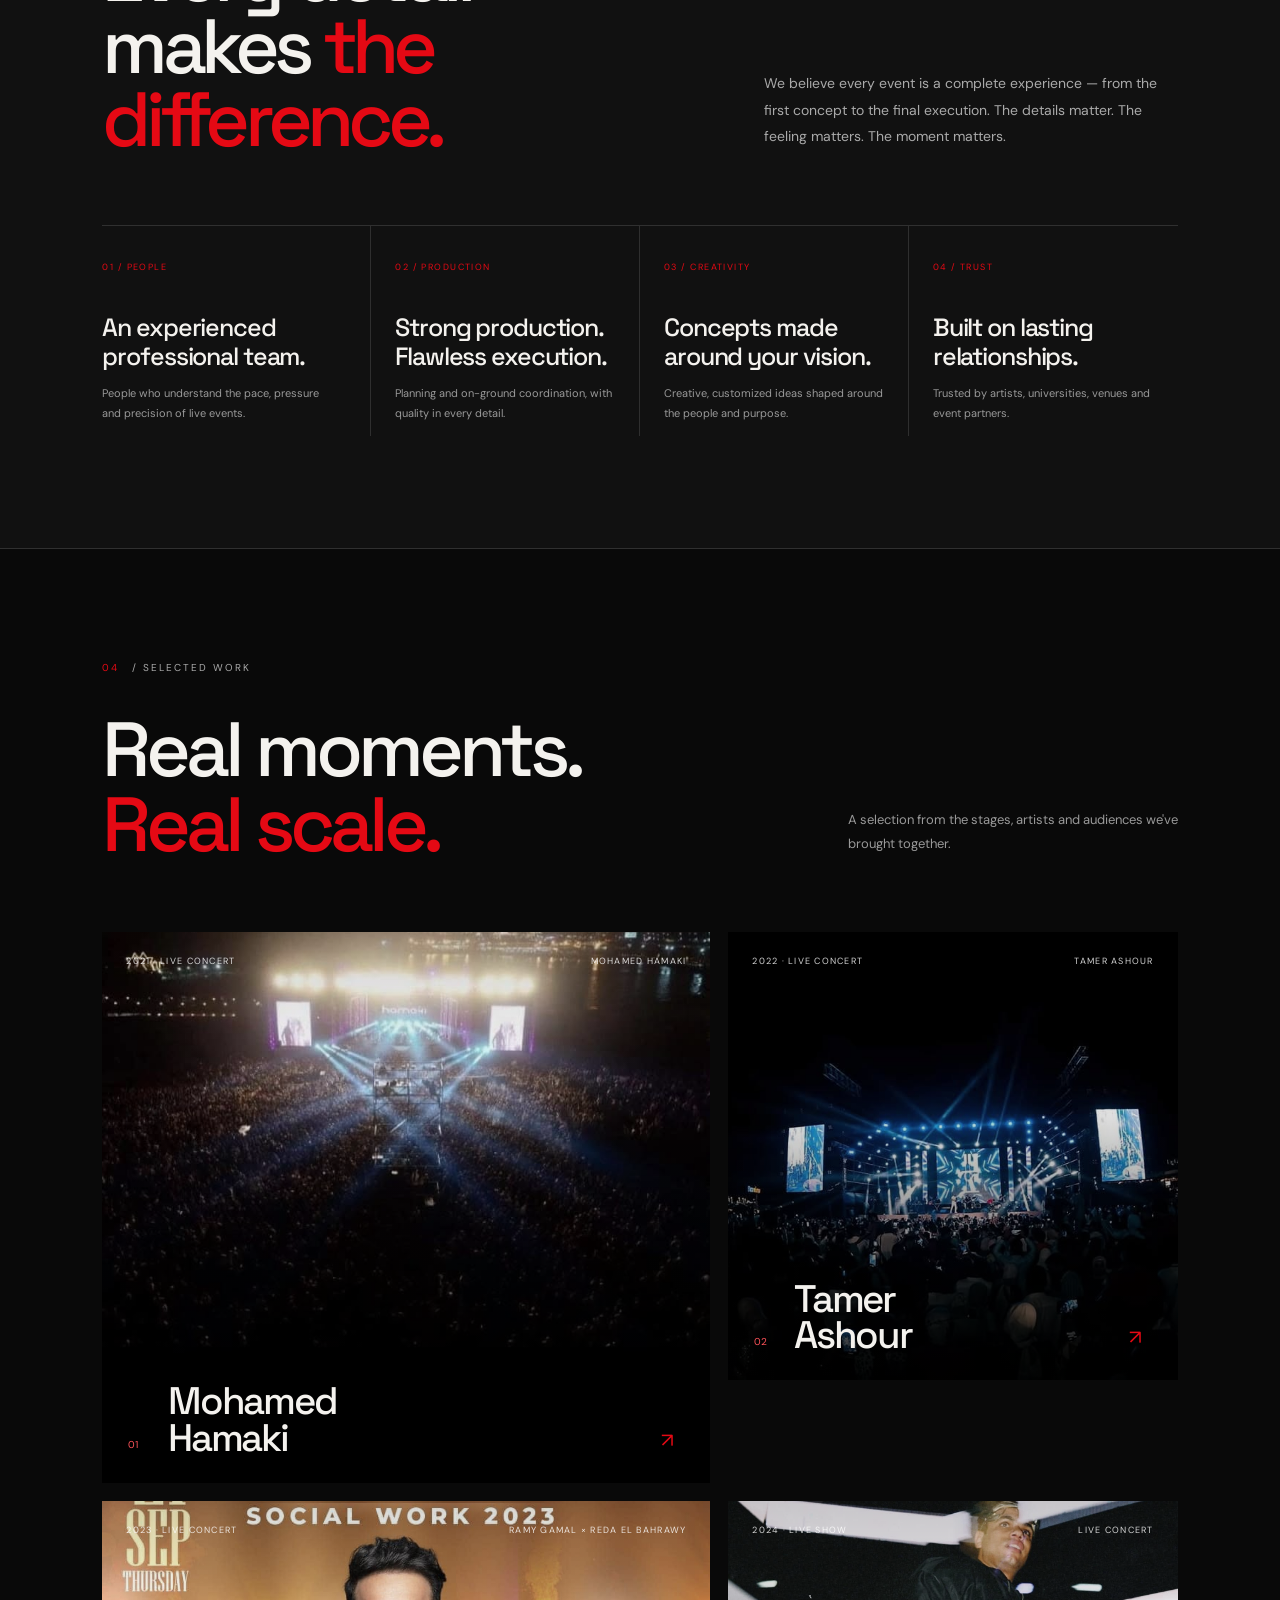
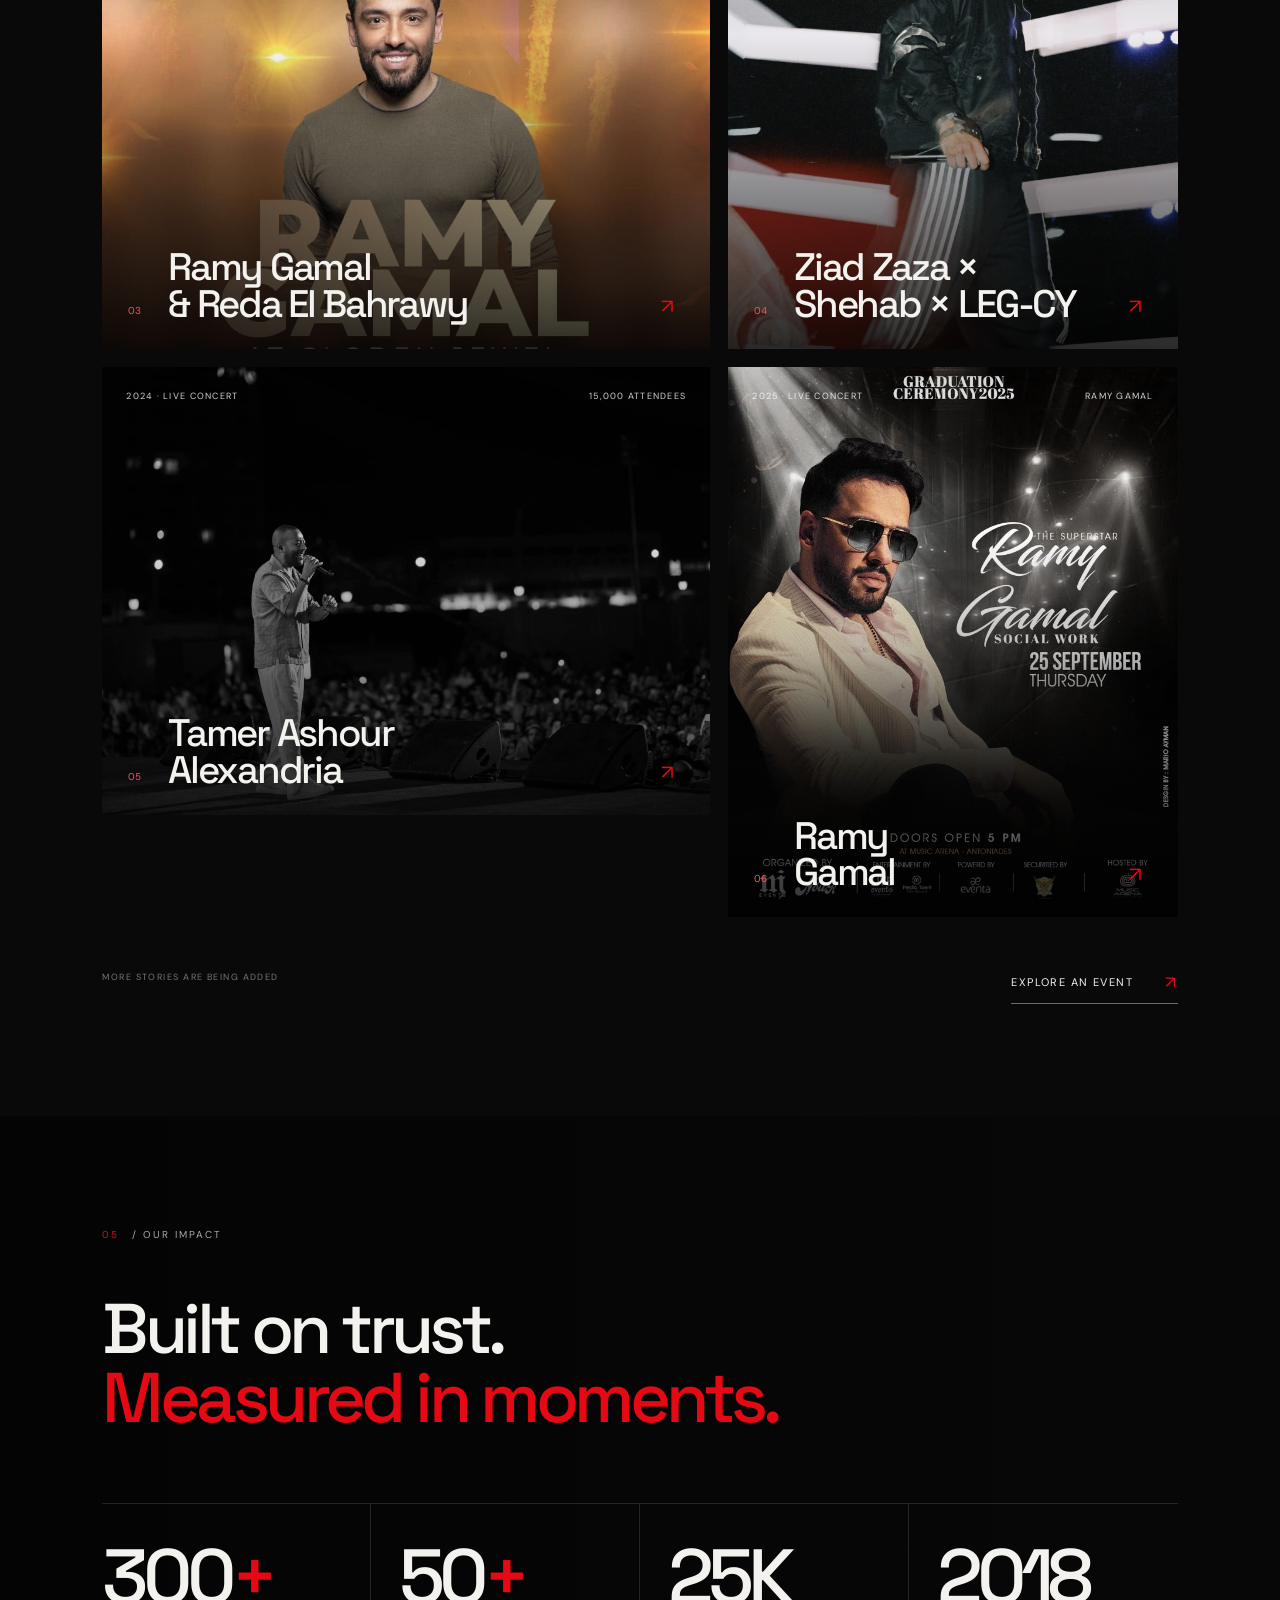
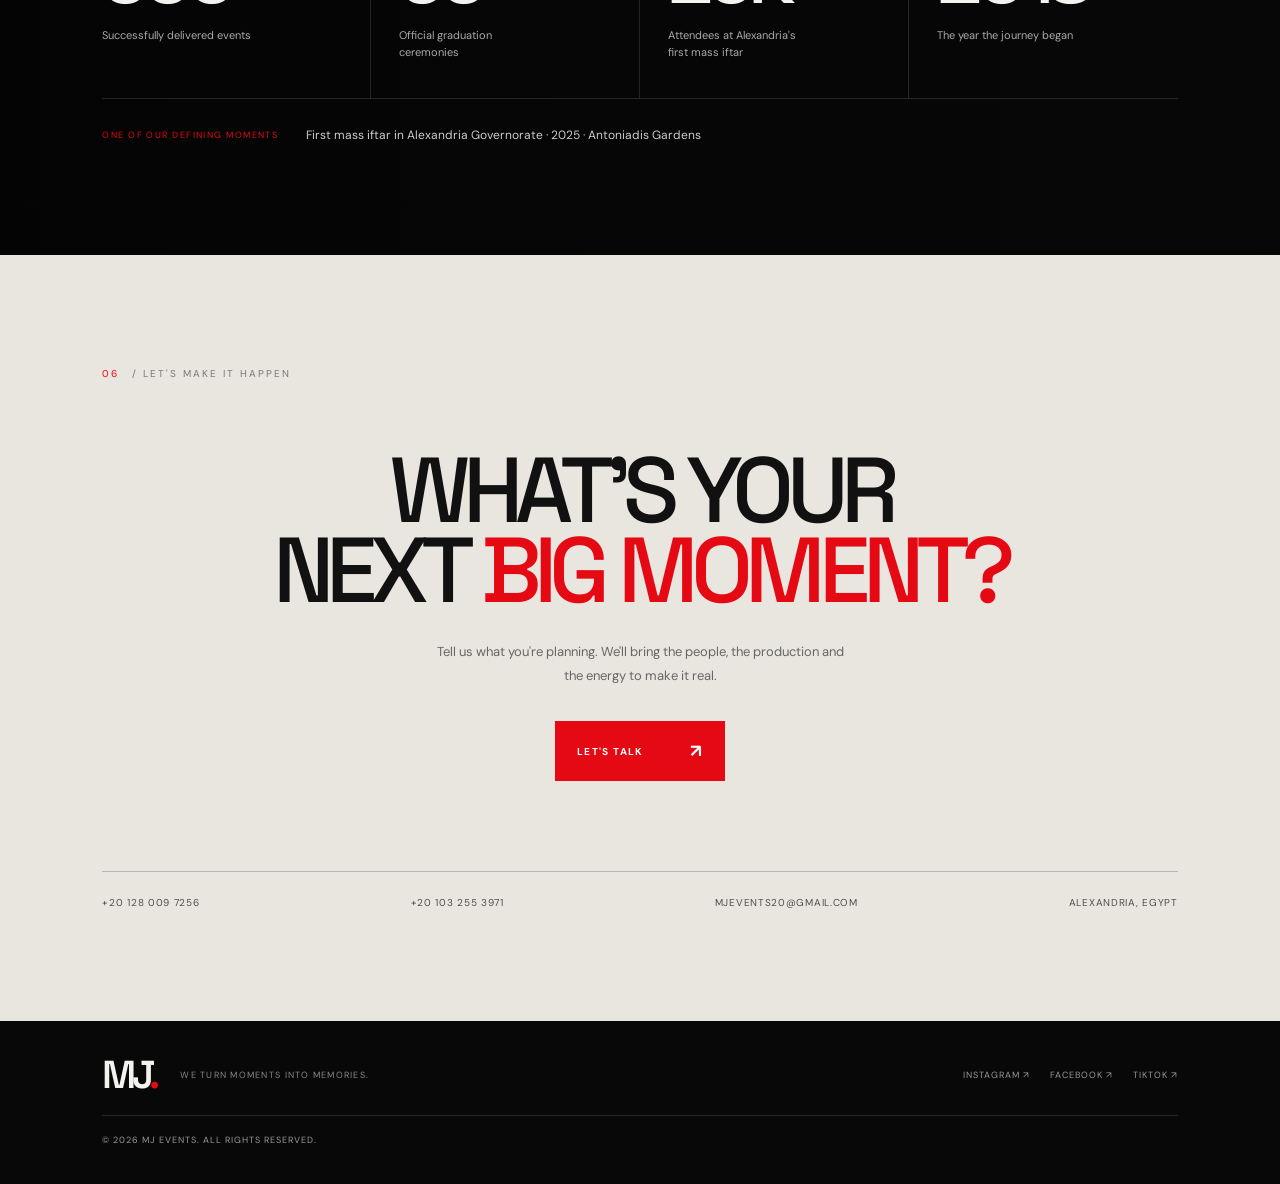
==== commit 3fe61c47: "Add Why MJ navigation link" ====
--- a/index.html
+++ b/index.html
@@ -24,6 +24,7 @@
       <nav class="main-nav" id="main-nav" aria-label="Main navigation">
         <a href="#about">About</a>
         <a href="#services">What we do</a>
+        <a href="#philosophy">Why MJ</a>
         <a href="#work">Our work</a>
         <a href="#impact">Our impact</a>
         <a class="nav-contact" href="#contact">Start a project <span>↗</span></a>
--- a/styles.css
+++ b/styles.css
@@ -26,3 +26,18 @@
   .intro-grid h2,.section-heading h2,.work-heading h2{font-size:clamp(40px,10vw,58px)}
   .contact-inner h2{font-size:clamp(48px,11.5vw,72px)}
 }
+
+.philosophy-section{background:#111;border-top:1px solid var(--line);border-bottom:1px solid var(--line)}
+.philosophy-head{display:grid;grid-template-columns:1.15fr .85fr;gap:8vw;align-items:end;margin:58px 0 70px}
+.philosophy-head h2{font:500 clamp(48px,6vw,82px)/.94 var(--font);letter-spacing:-.075em;margin:0}
+.philosophy-head h2 em{font-style:normal;color:var(--red)}
+.philosophy-head>p{max-width:430px;color:#aaa;font-size:14px;line-height:1.9;margin:0 0 5px}
+.philosophy-grid{display:grid;grid-template-columns:repeat(4,1fr);border-top:1px solid var(--line)}
+.philosophy-grid article{padding:28px 24px 12px 0;border-right:1px solid var(--line);min-height:210px}
+.philosophy-grid article+article{padding-left:24px}
+.philosophy-grid article:last-child{border-right:0}
+.philosophy-grid article>span{font-size:9px;letter-spacing:.16em;color:var(--red)}
+.philosophy-grid h3{font:500 clamp(18px,2vw,25px)/1.18 var(--font);letter-spacing:-.045em;margin:38px 0 12px}
+.philosophy-grid p{font-size:11px;line-height:1.8;color:#999;max-width:230px;margin:0}
+@media(max-width:900px){.philosophy-head{gap:5vw}.philosophy-grid{grid-template-columns:repeat(2,1fr)}.philosophy-grid article:nth-child(2){border-right:0}.philosophy-grid article:nth-child(n+3){border-top:1px solid var(--line)}.philosophy-grid article:nth-child(3){padding-left:0}}
+@media(max-width:640px){.philosophy-head{grid-template-columns:1fr;gap:22px;margin:38px 0 42px}.philosophy-head h2{font-size:clamp(42px,10.5vw,62px)}.philosophy-head>p{font-size:12px}.philosophy-grid article{min-height:190px;padding:22px 12px 16px 0}.philosophy-grid article+article{padding-left:14px}.philosophy-grid article:nth-child(3){padding-left:0}.philosophy-grid h3{font-size:19px;margin-top:30px}.philosophy-grid p{font-size:10px}}
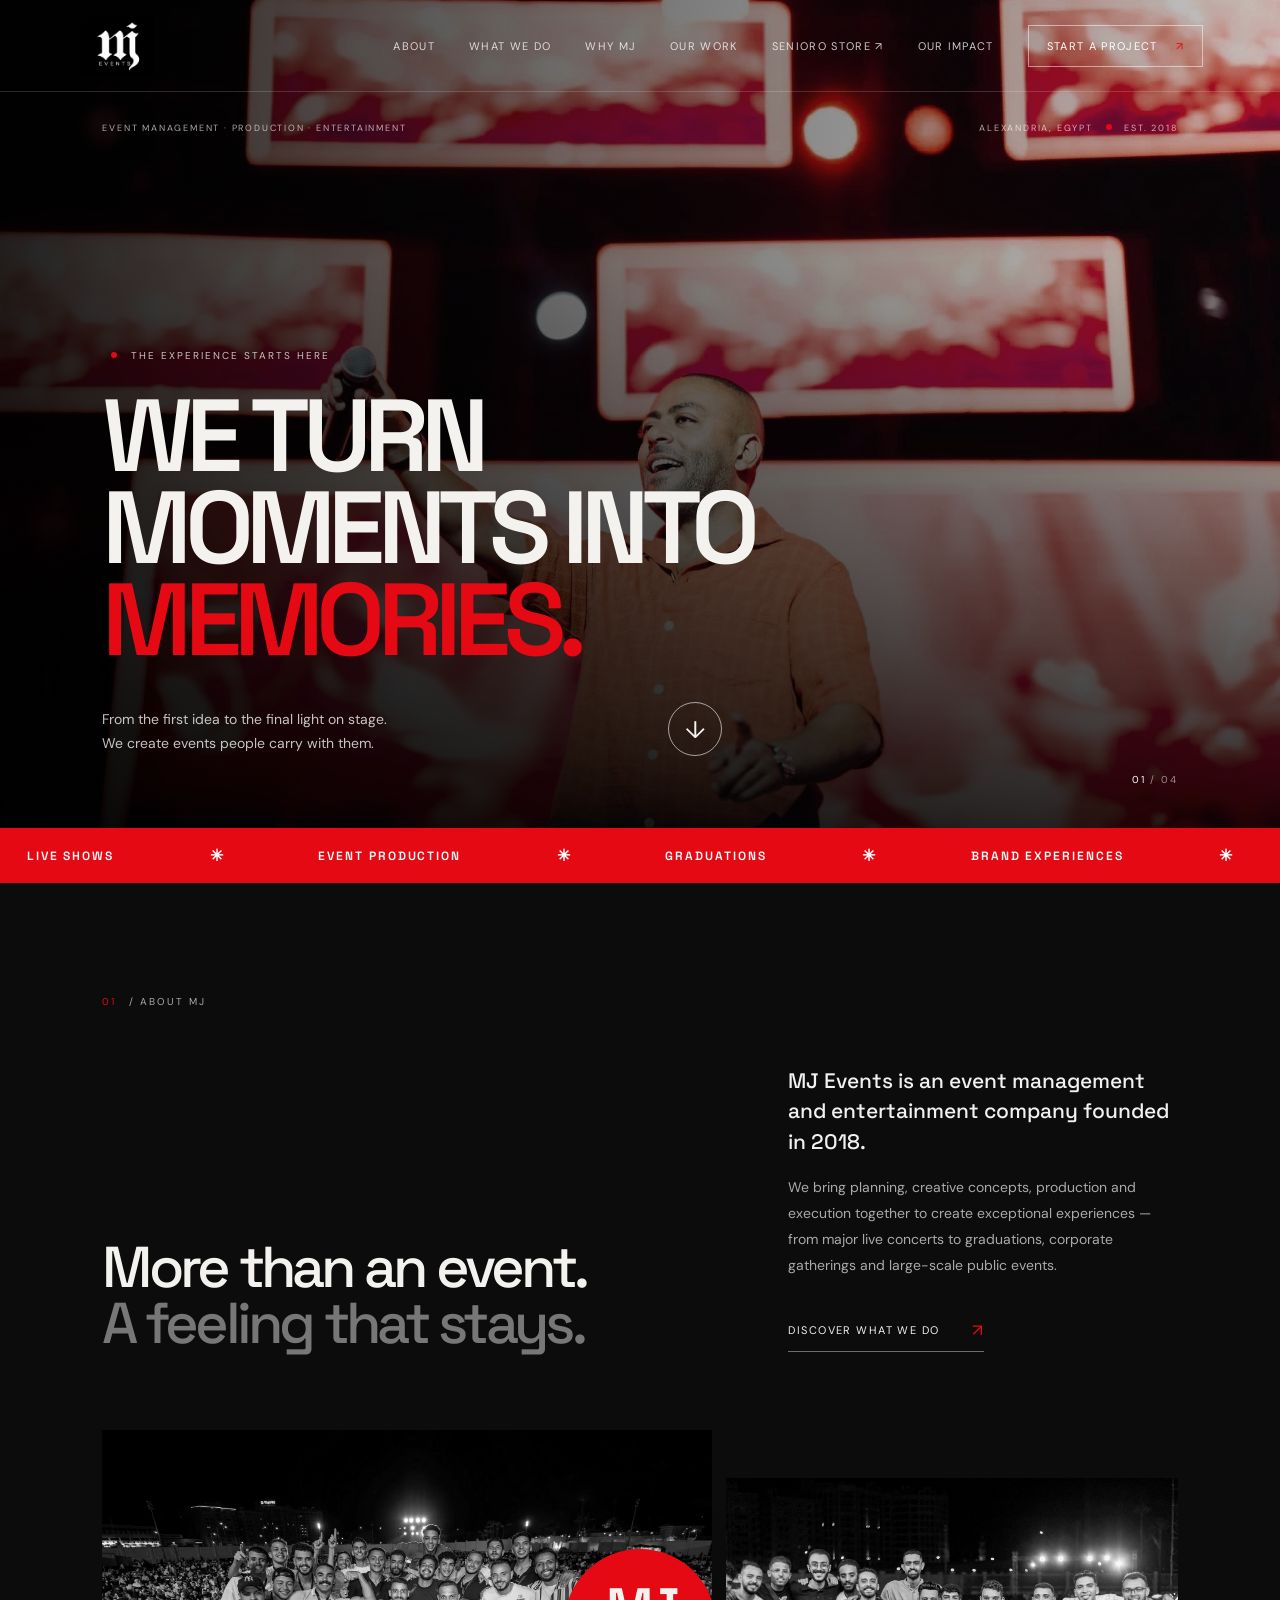
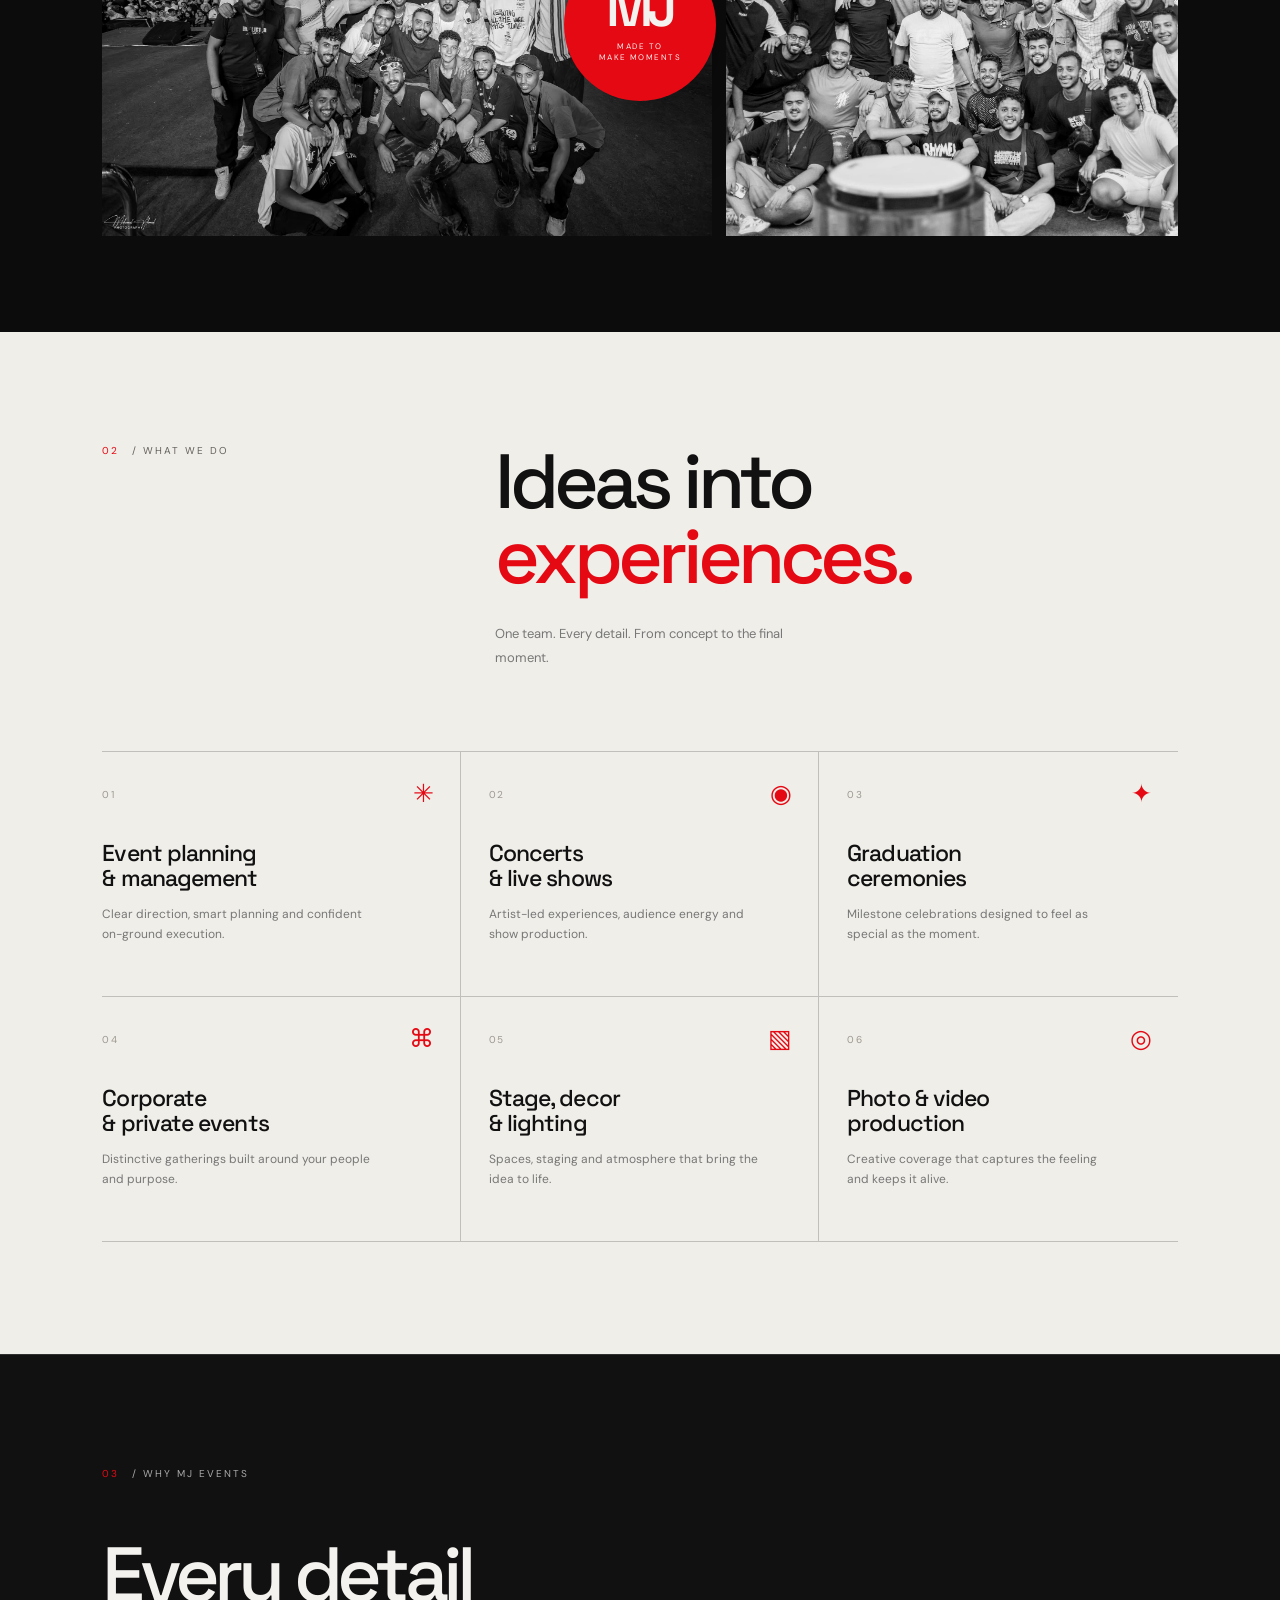
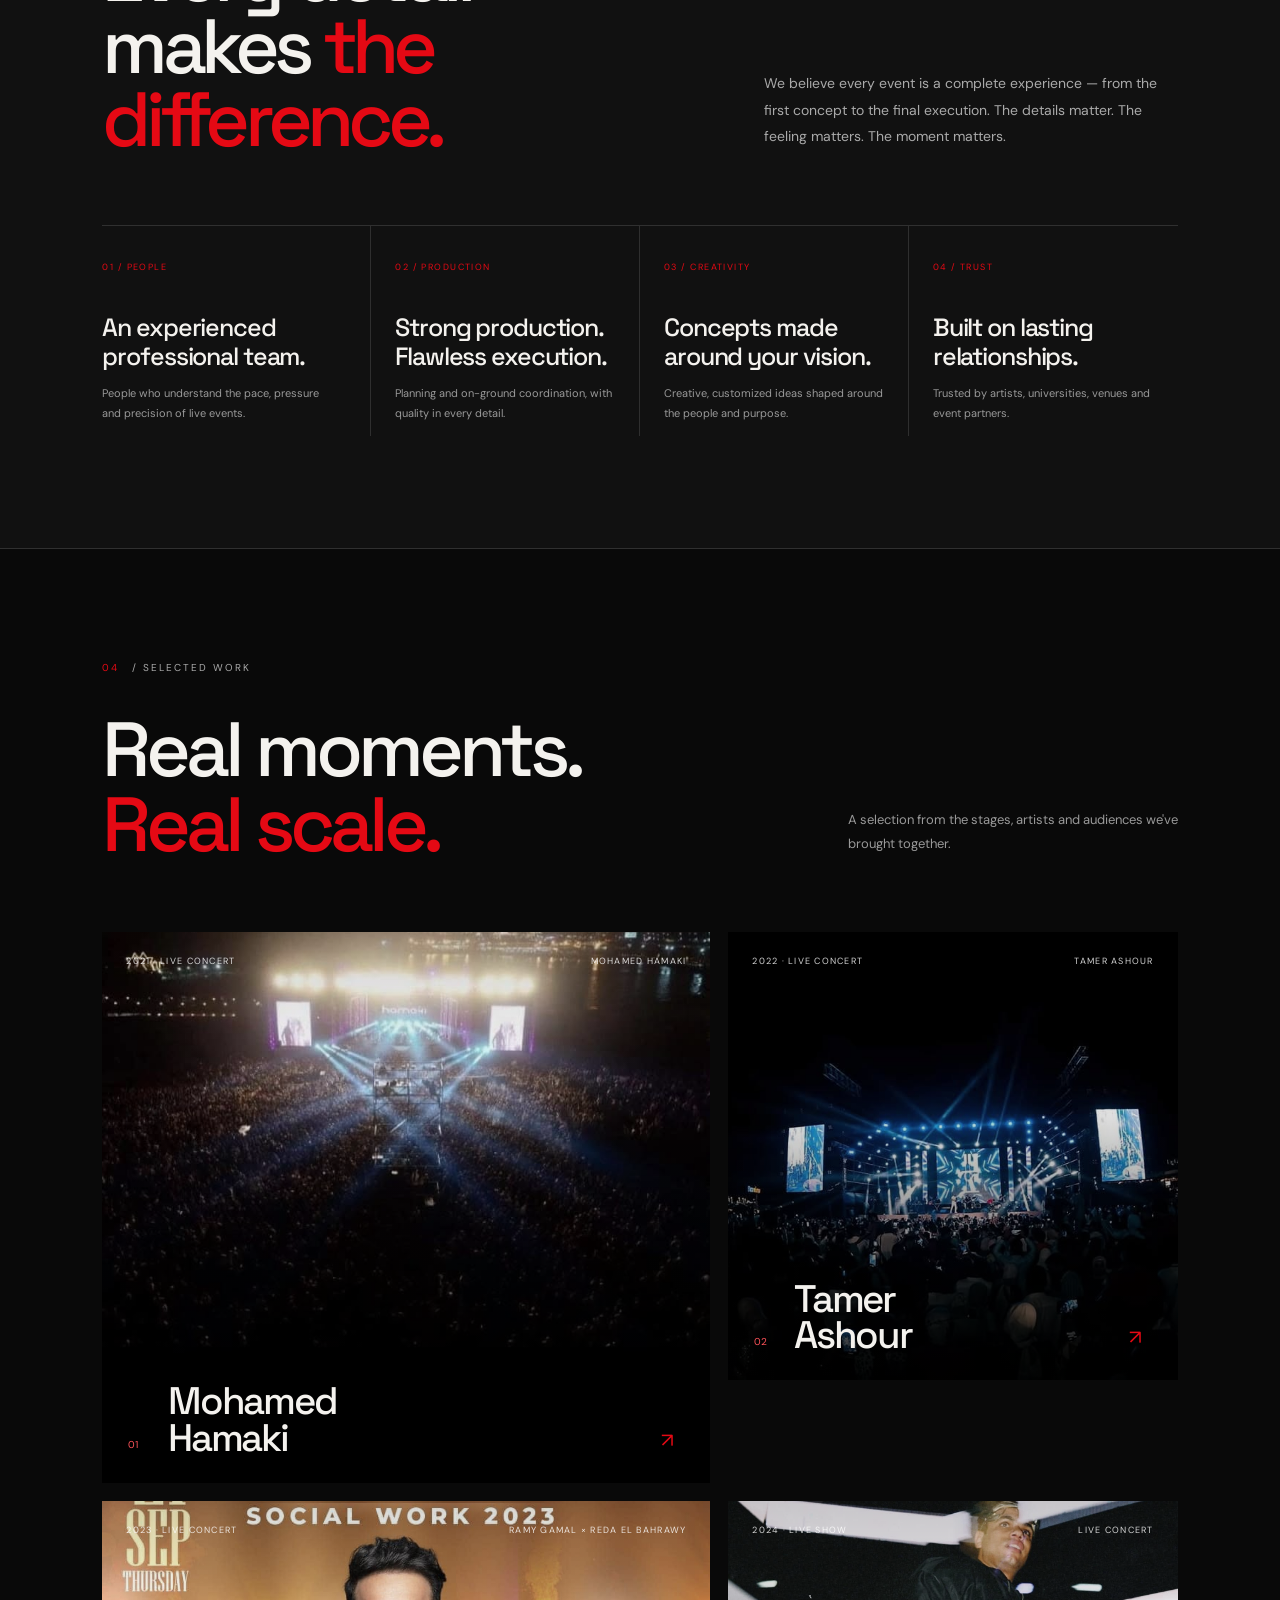
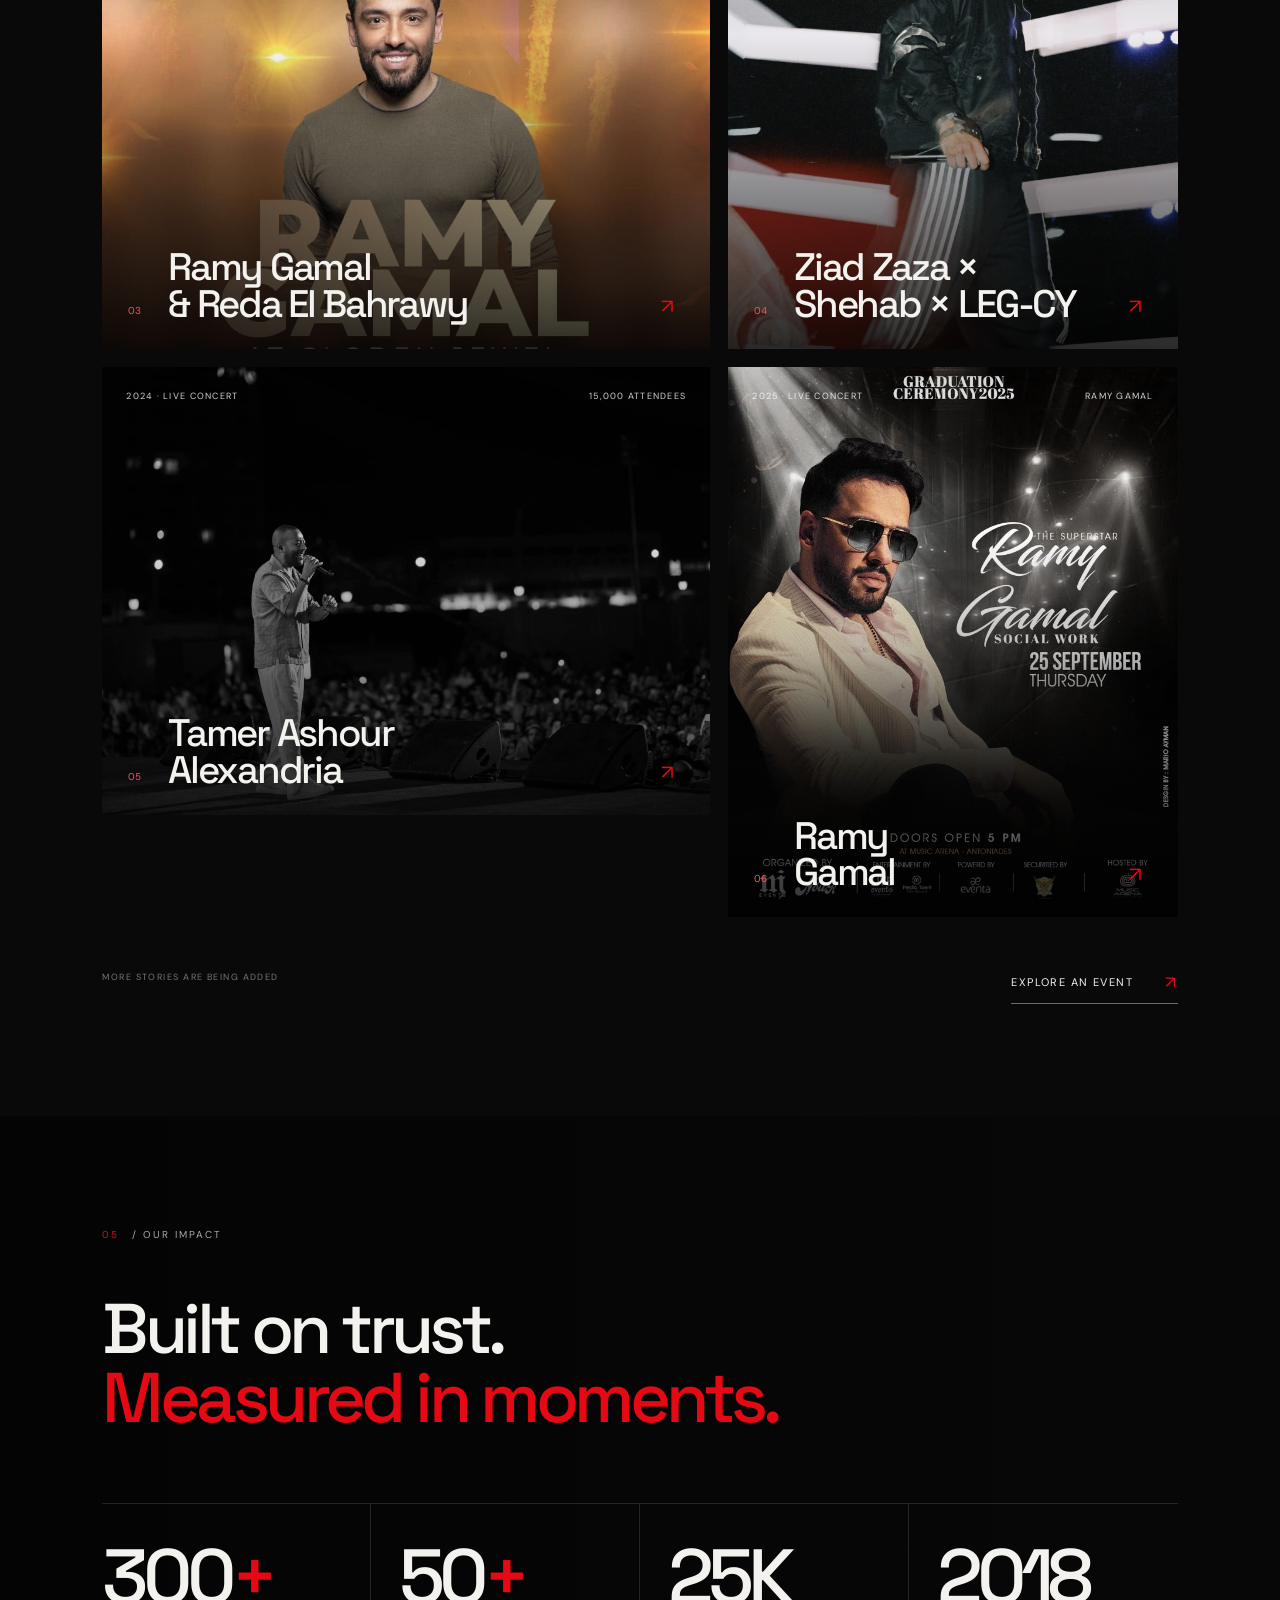
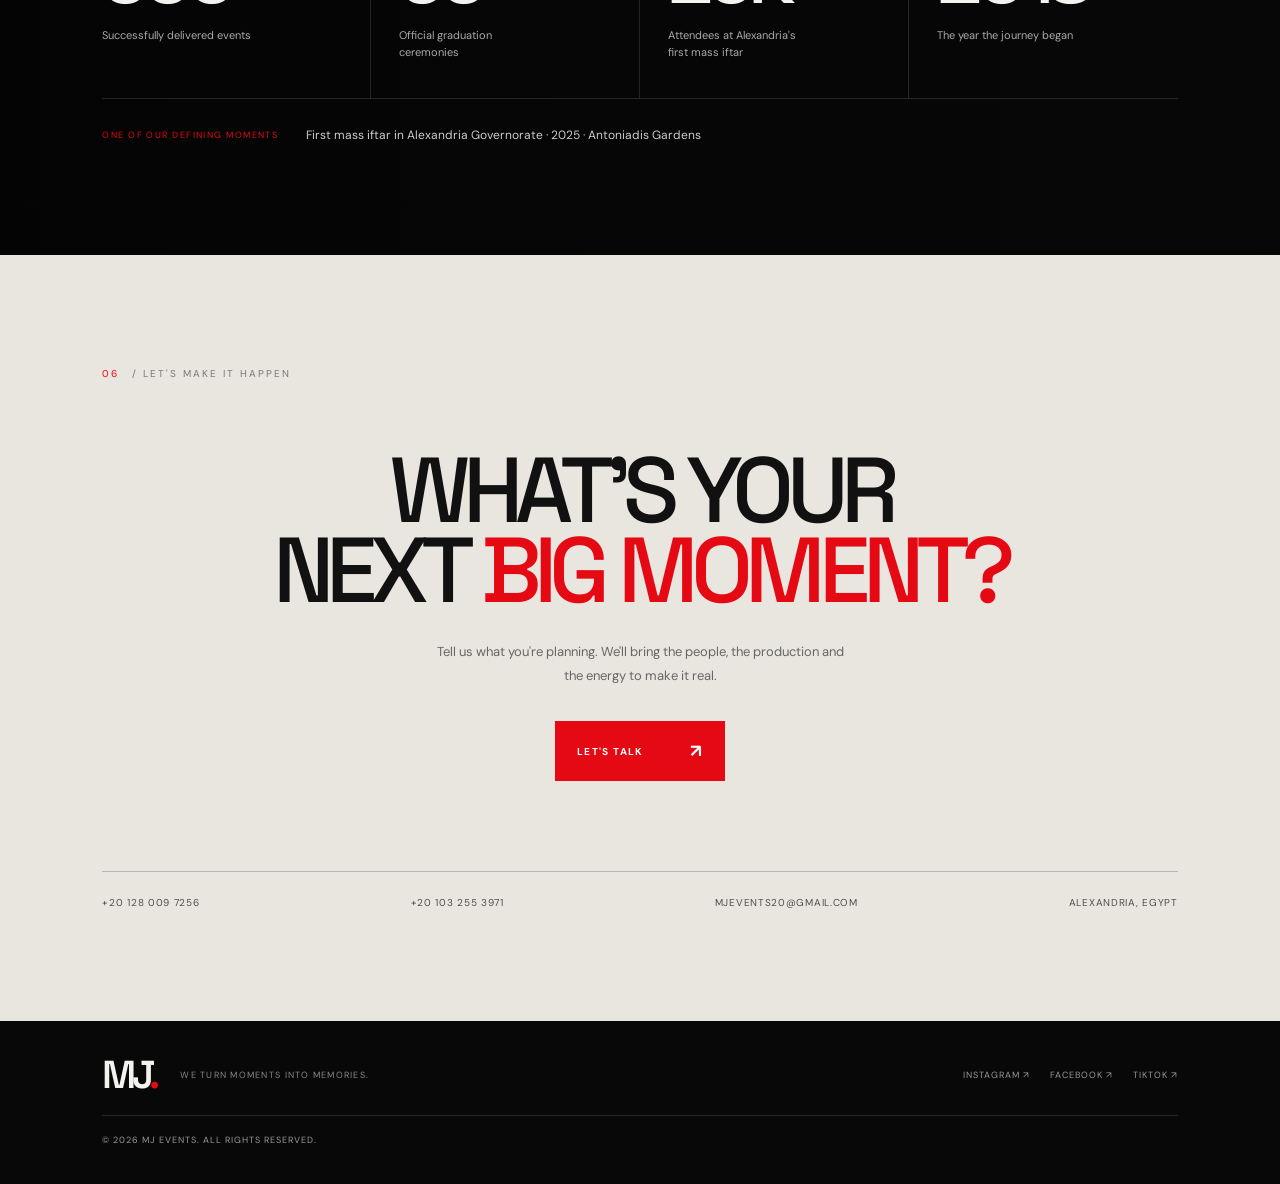
==== commit 6900a99c: "Add Senioro Store entry to MJ navigation" ====
--- a/index.html
+++ b/index.html
@@ -26,6 +26,7 @@
         <a href="#services">What we do</a>
         <a href="#philosophy">Why MJ</a>
         <a href="#work">Our work</a>
+        <a href="/senioro.html">Senioro Store <span class="senioro-nav-mark">↗</span></a>
         <a href="#impact">Our impact</a>
         <a class="nav-contact" href="#contact">Start a project <span>↗</span></a>
       </nav>
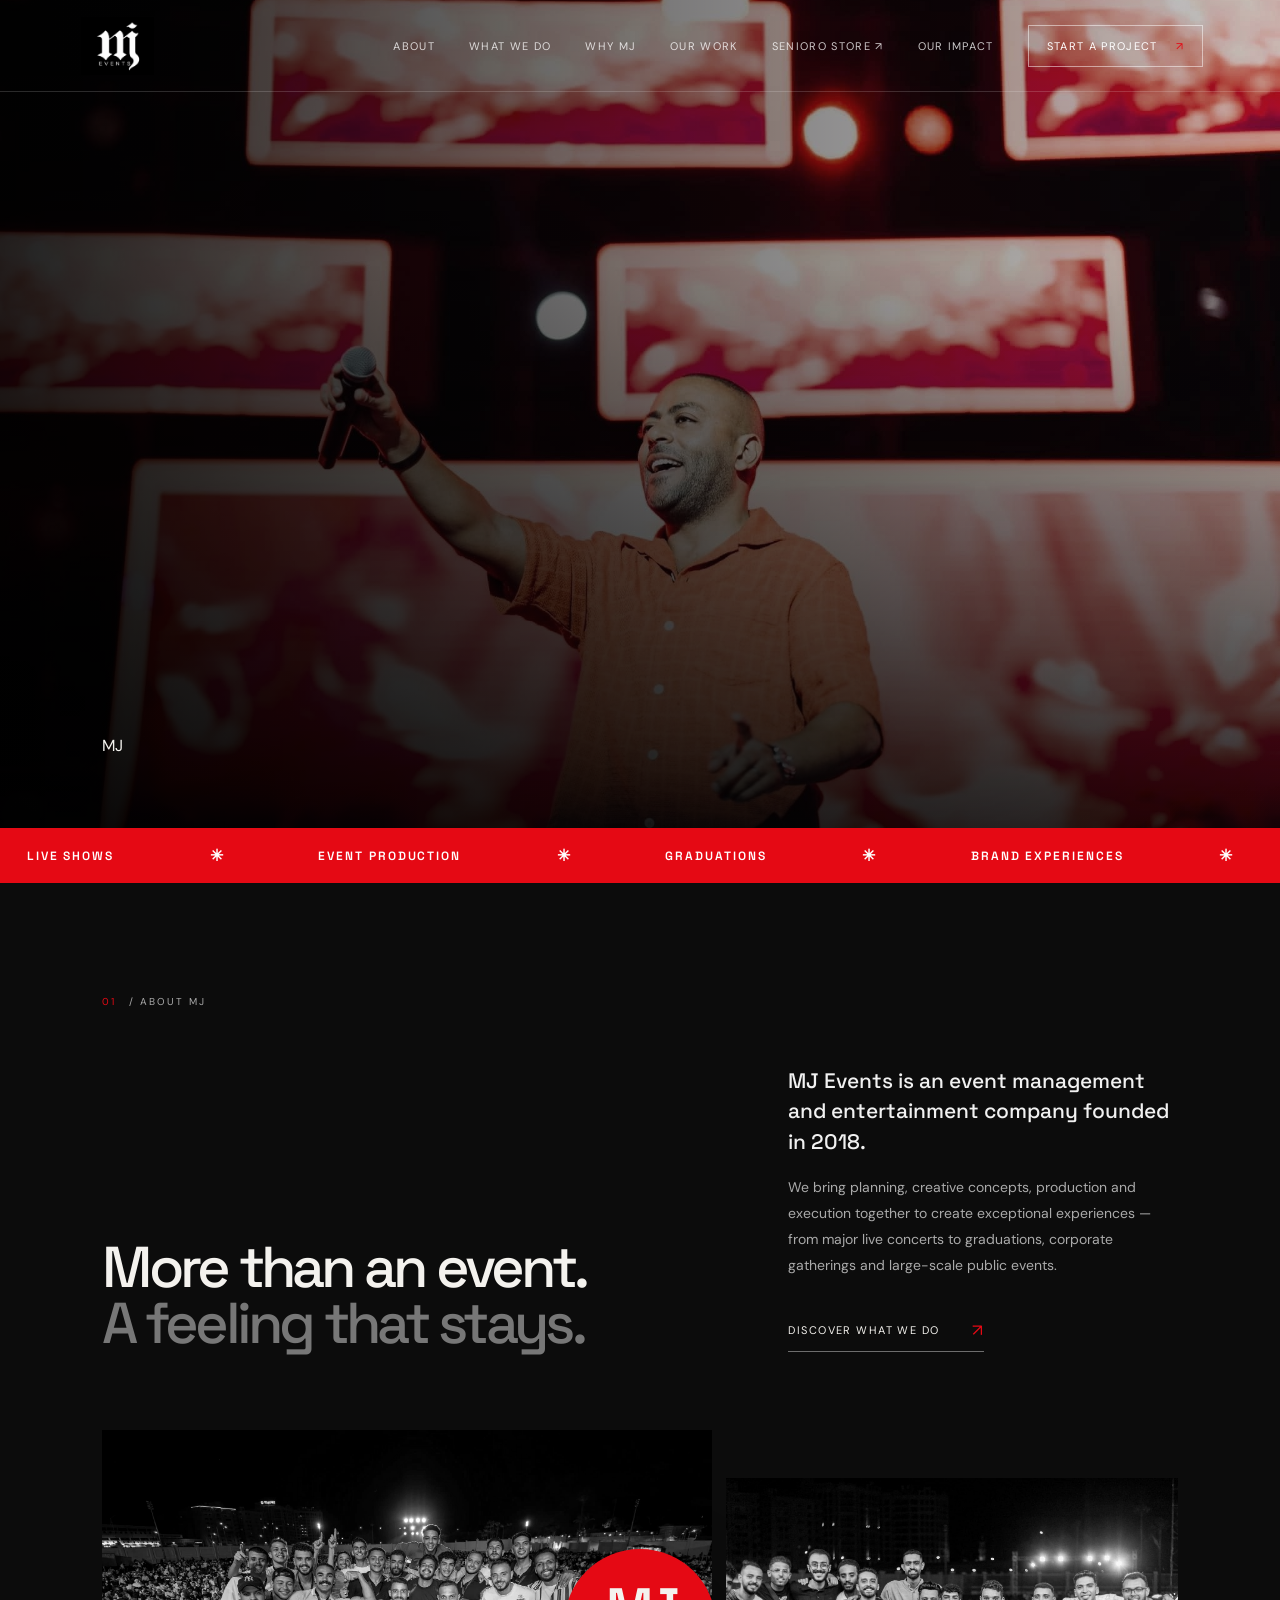
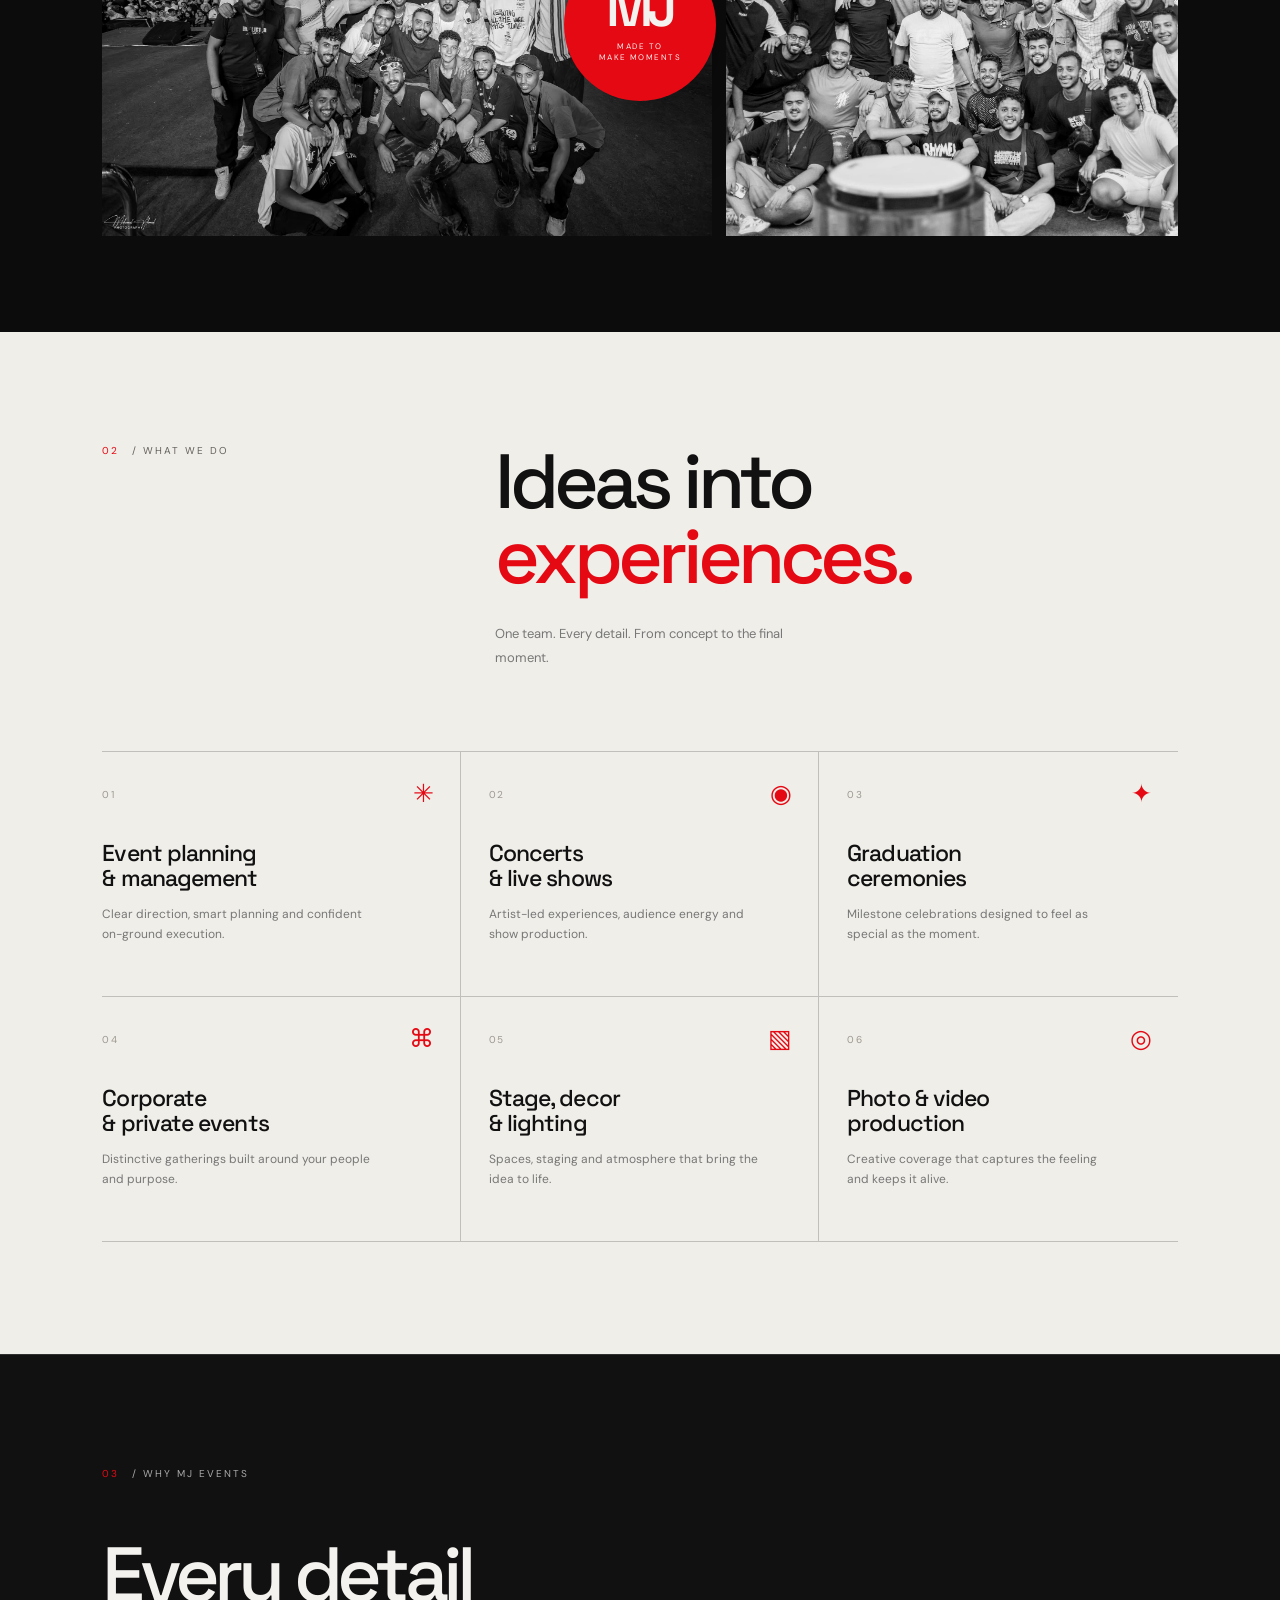
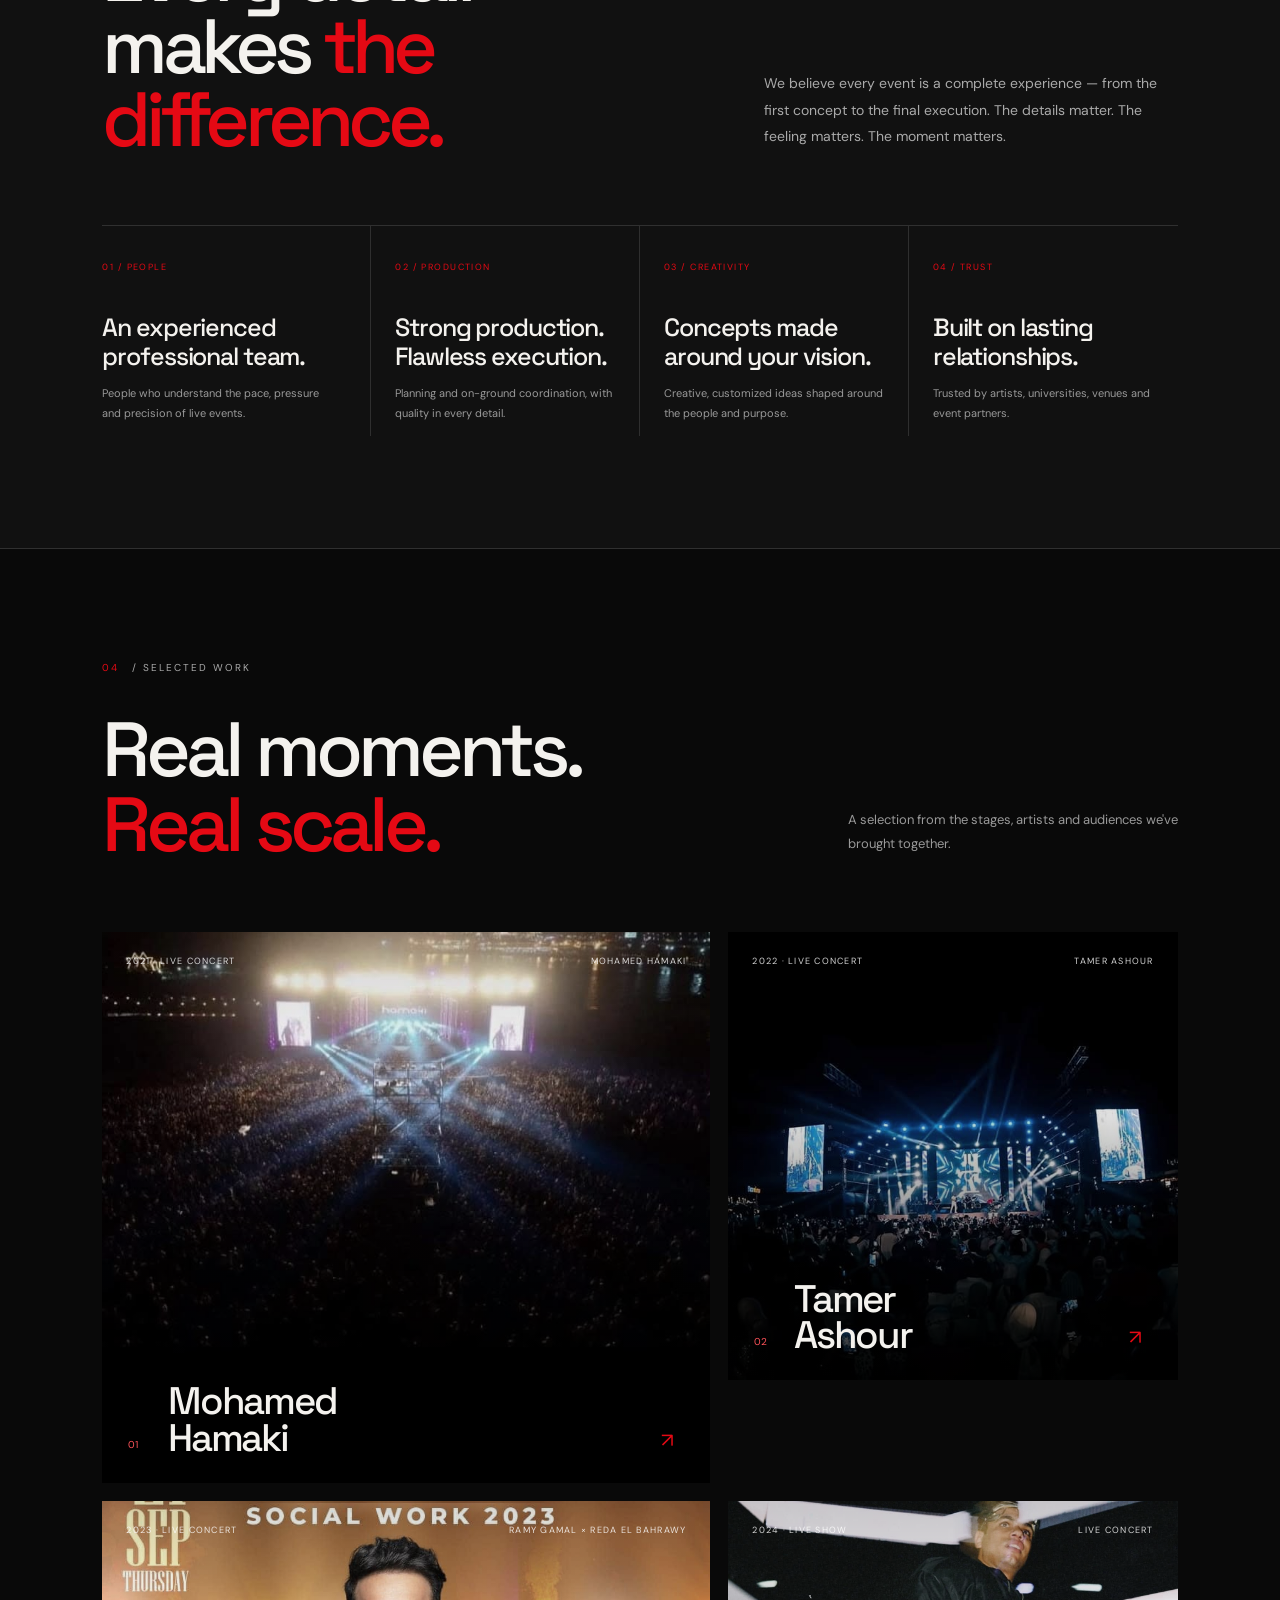
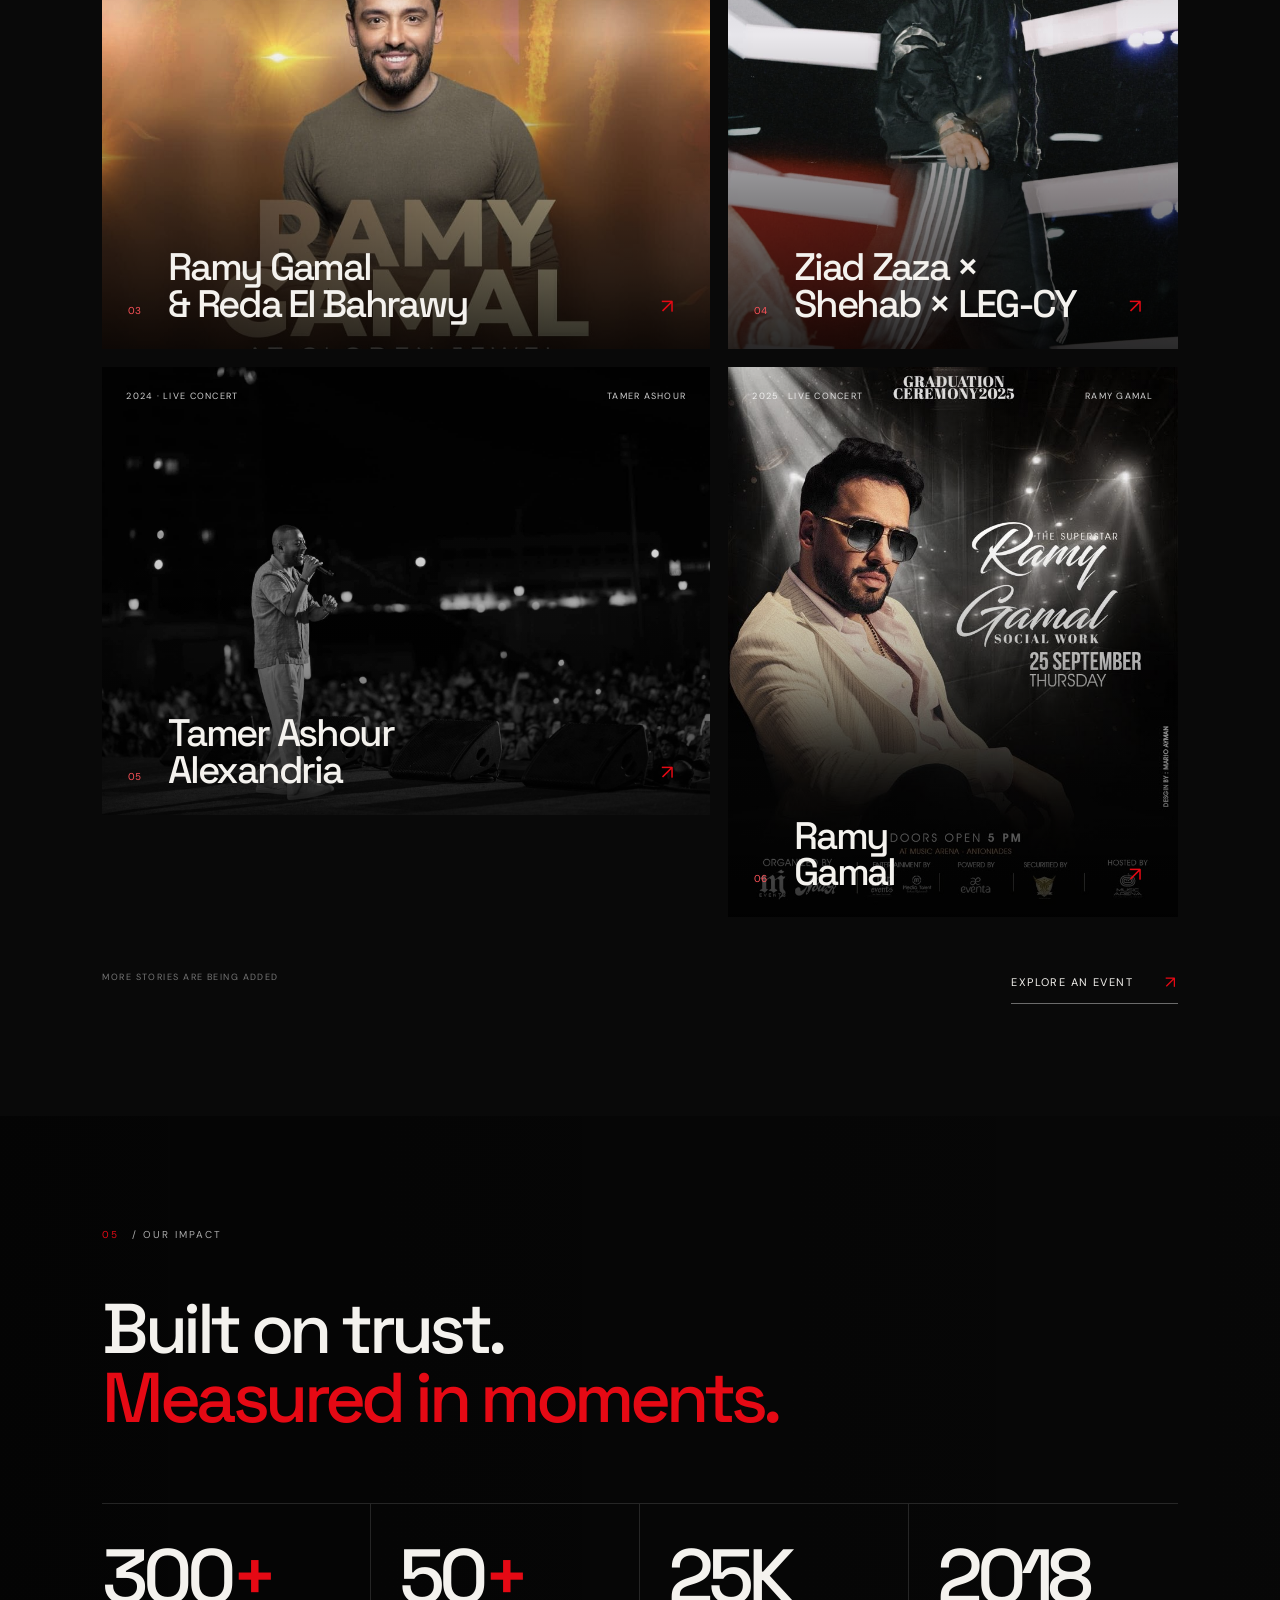
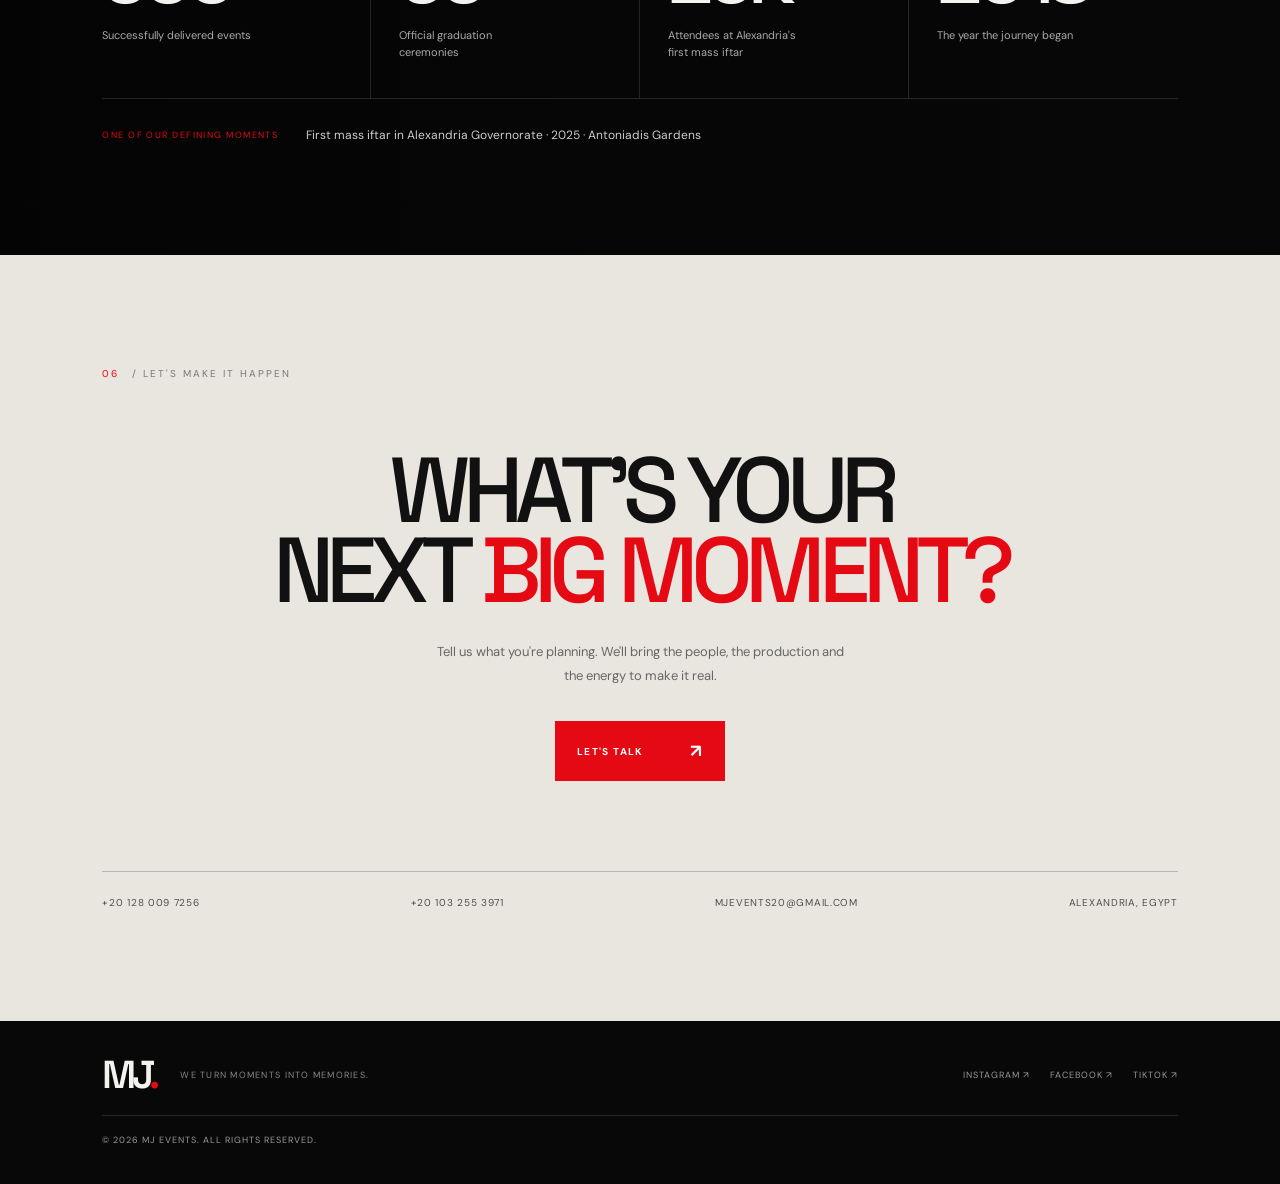
==== commit 5182416b: "Redesign MJ homepage opening hero" ====
--- a/index.html
+++ b/index.html
@@ -26,29 +26,18 @@
         <a href="#services">What we do</a>
         <a href="#philosophy">Why MJ</a>
         <a href="#work">Our work</a>
-        <a href="/senioro.html">Senioro Store <span class="senioro-nav-mark">↗</span></a>
+        <a href="./senioro.html">Senioro Store <span class="senioro-nav-mark">↗</span></a>
         <a href="#impact">Our impact</a>
         <a class="nav-contact" href="#contact">Start a project <span>↗</span></a>
       </nav>
     </header>
 
     <main>
-      <section class="hero" aria-labelledby="hero-title">
+      <section class="hero" aria-label="MJ Events opening scene">
         <img class="hero-image" src="/public/images/tamerashour-24%204.jpg" alt="" fetchpriority="high">
         <div class="hero-scrim"></div>
-        <div class="hero-topline">
-          <span>EVENT MANAGEMENT · PRODUCTION · ENTERTAINMENT</span>
-          <span> ALEXANDRIA, EGYPT <i></i> EST. 2018</span>
-        </div>
-        <div class="hero-content">
-          <p class="eyebrow"><span class="red-dot"></span> The experience starts here</p>
-          <h1 id="hero-title">WE TURN<br> MOMENTS INTO<br><em>MEMORIES.</em></h1>
-          <div class="hero-bottomline">
-            <p>From the first idea to the final light on stage.<br>We create events people carry with them.</p>
-            <a class="round-link" href="#work" aria-label="Explore our work"><span>↓</span></a>
-          </div>
-        </div>
-        <div class="hero-index"><span>01</span> / 04</div>
+        <div class="hero-mark" aria-label="MJ">MJ</div>
+        <a class="hero-scroll" href="#about" aria-label="Scroll to explore"><span></span></a>
       </section>
 
       <div class="ticker" aria-label="MJ Events services">
@@ -132,7 +121,7 @@
           </a>
           <a class="event-card" href="/event.html?event=tamer-ashour-2024">
             <img src="/public/images/tamerashour-24%203.jpg" alt="Tamer Ashour live in 2024" loading="lazy">
-            <div class="event-overlay"></div><div class="event-meta"><span>2024 · LIVE CONCERT</span><span>15,000 ATTENDEES</span></div>
+            <div class="event-overlay"></div><div class="event-meta"><span>2024 · LIVE CONCERT</span><span>TAMER ASHOUR</span></div>
             <div class="event-title"><span>05</span><h3>Tamer Ashour<br>Alexandria</h3><b>↗</b></div>
           </a>
           <a class="event-card event-large" href="/event.html?event=ramy-gamal-2025">
